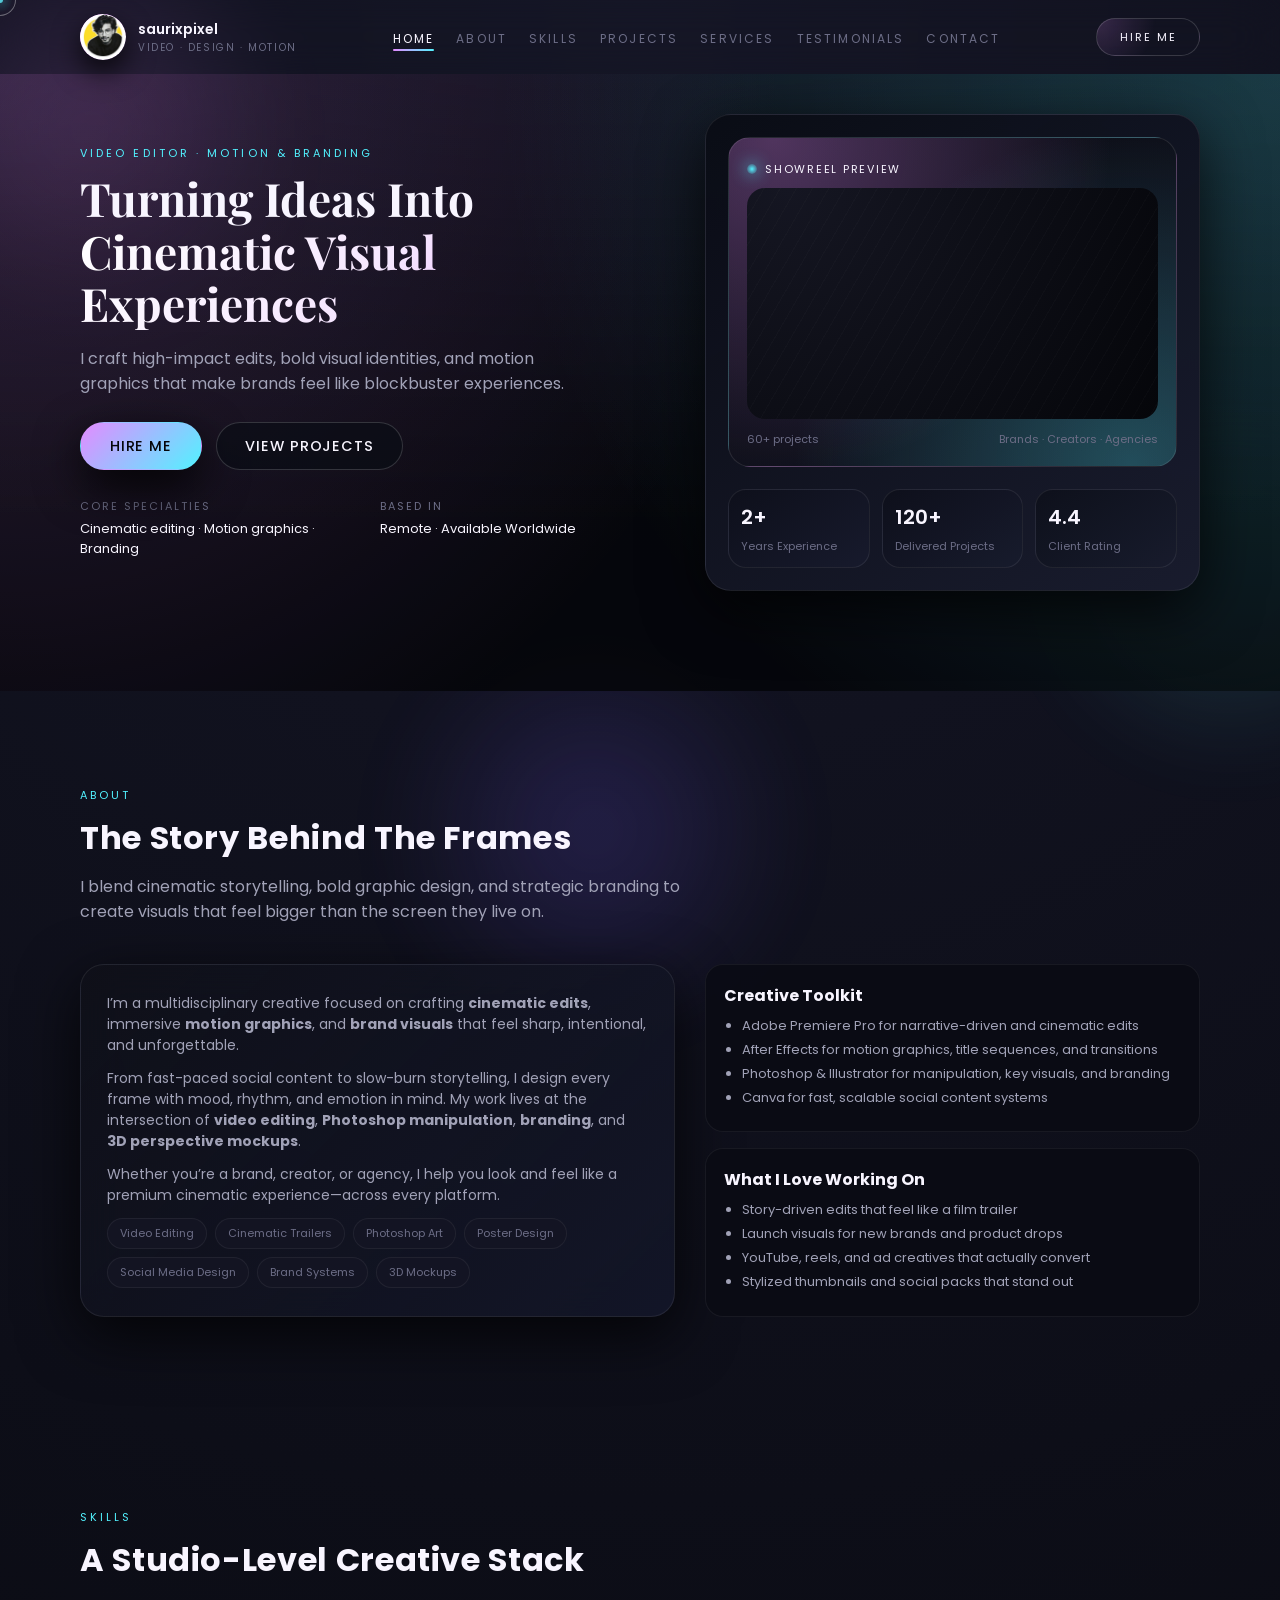
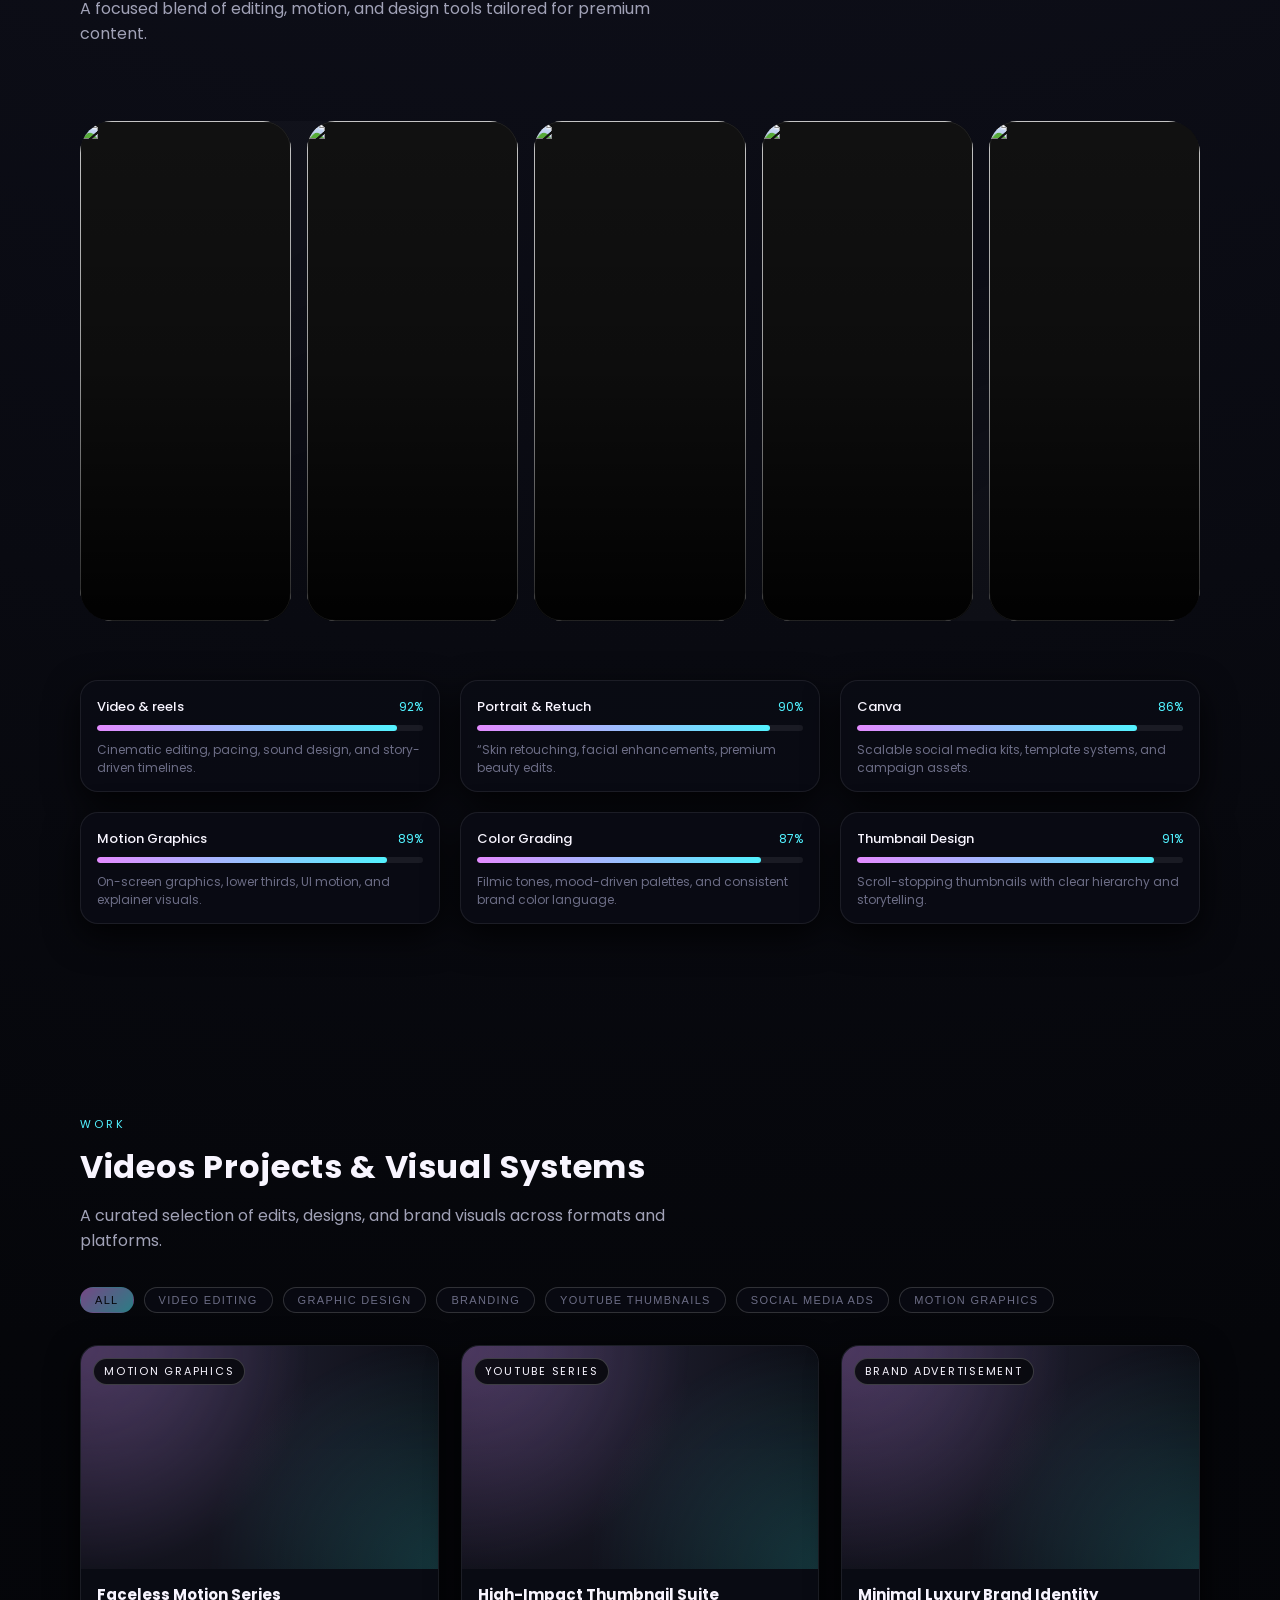
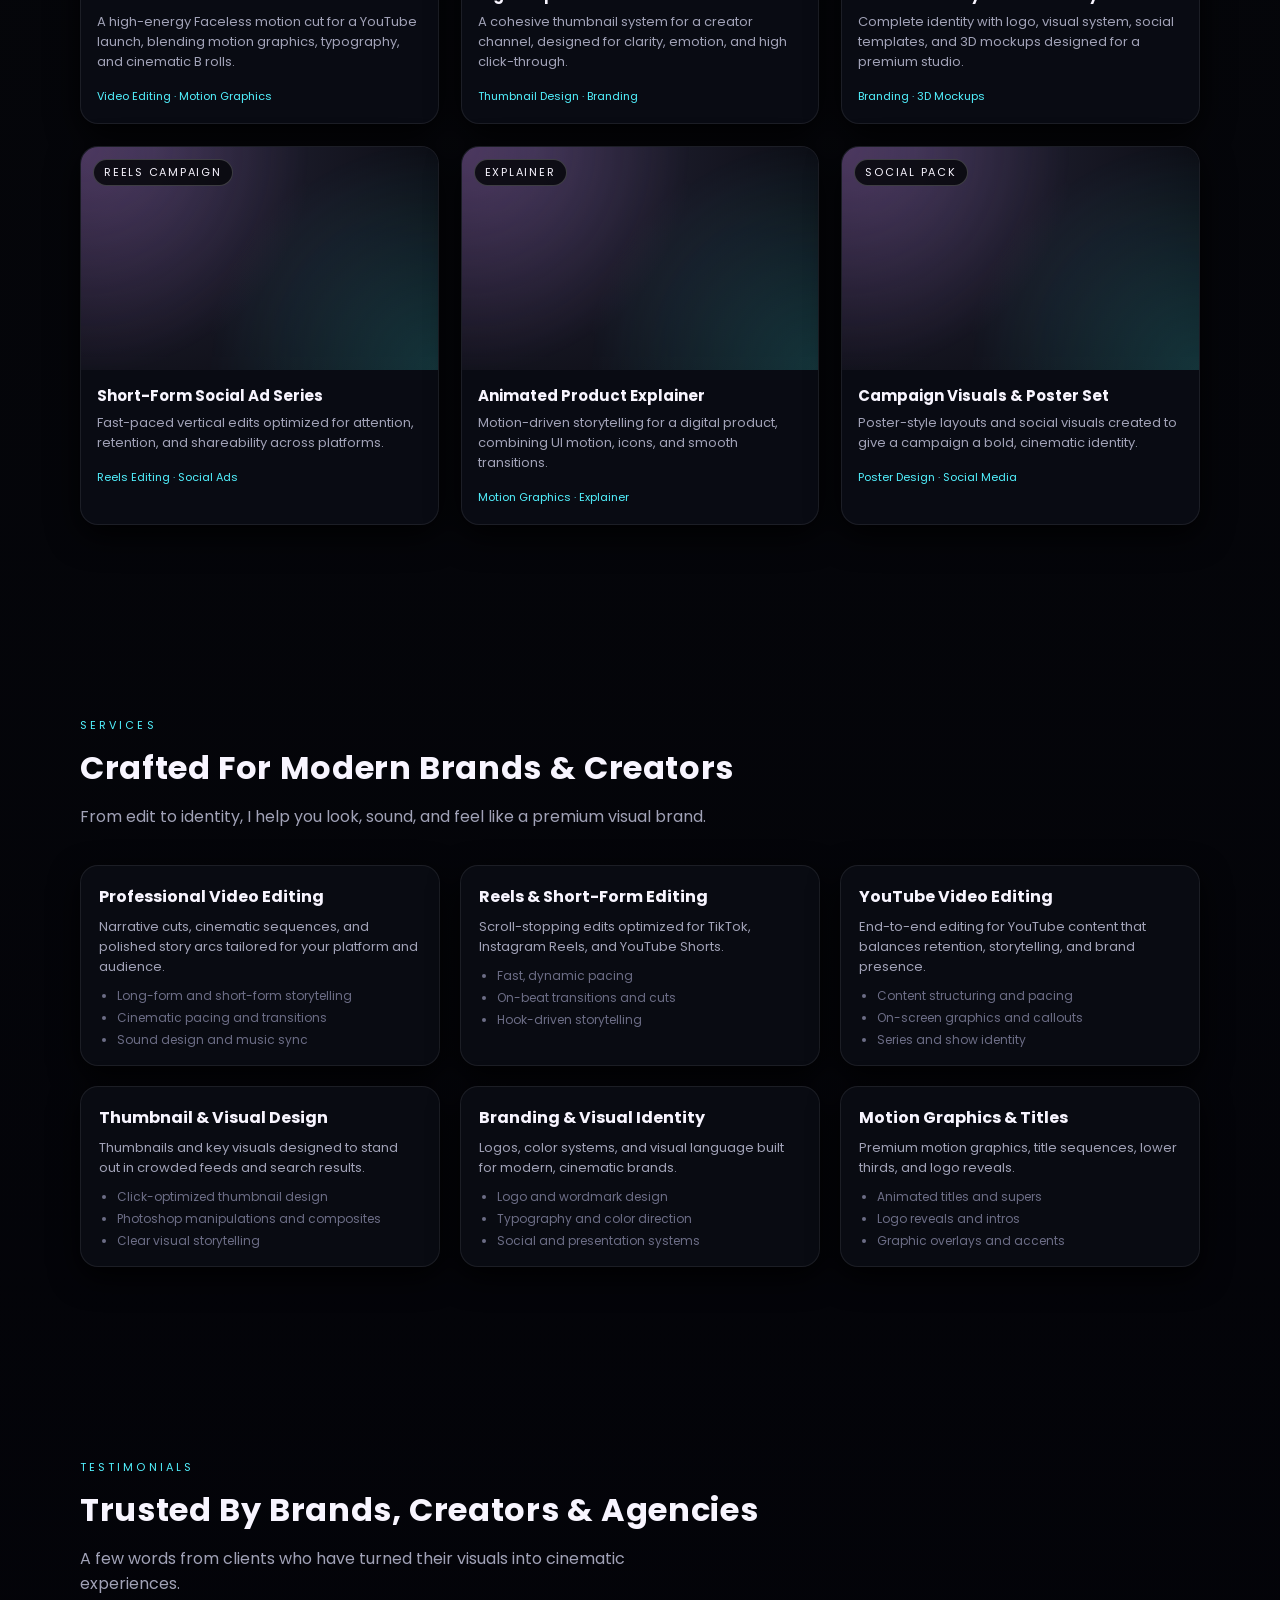
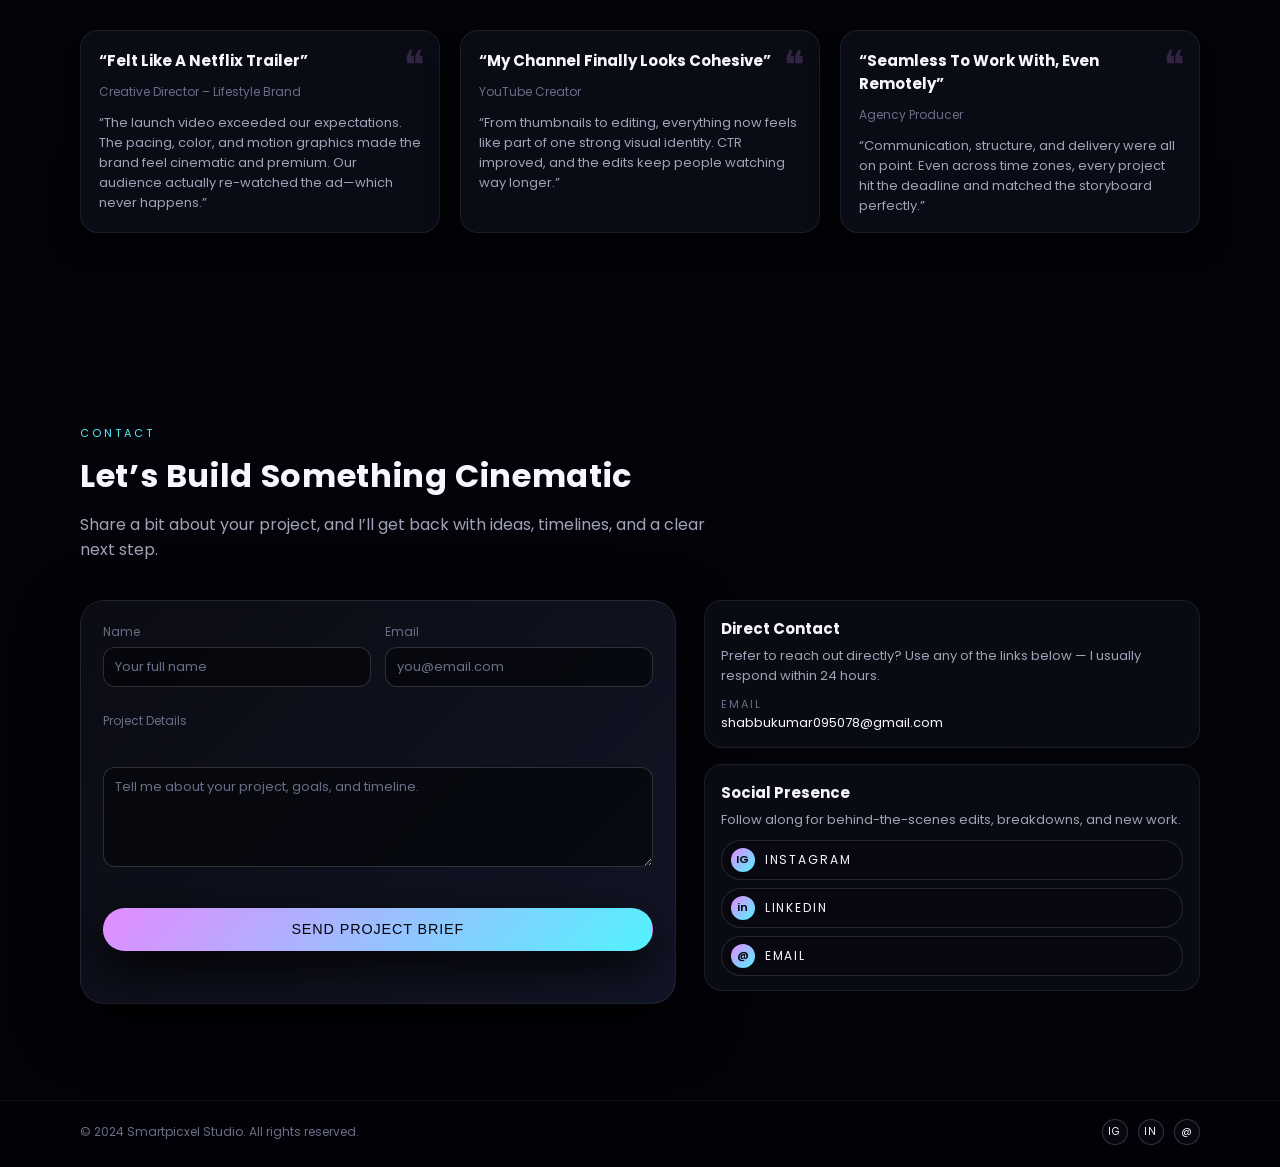
==== index.html @ 93fcdaca "Update index.html" ====
<!doctype html>
<html lang="en">
  <head>
    <meta charset="utf-8" />
    <meta name="viewport" content="width=device-width, initial-scale=1" />
    <title>saurixpixel – Portfolio</title>
    <meta
      name="description"
      content="Portfolio of a creative video editor, graphic designer, motion graphics artist, and branding designer crafting cinematic visual experiences."
    />

    <link rel="preconnect" href="https://fonts.googleapis.com" />
    <link rel="preconnect" href="https://fonts.gstatic.com" crossorigin />
    <link
      href="https://fonts.googleapis.com/css2?family=Poppins:wght@300;400;500;600;700&family=Playfair+Display:wght@500;600;700&display=swap"
      rel="stylesheet"
    />

    <link rel="stylesheet" href="styles.css" />
  </head>
  <body>
    <!-- Page Loader -->
    <div id="loader">
      <div class="loader-glow"></div>
      <div class="loader-text">
        <span>s</span>
        <span>ʌ</span>
        <span>u</span>
        <span>r</span>
        <span>i</span>
        <span>x</span>
       
      </div>
    </div>

    <!-- Custom Cursor -->
    <div class="cursor-dot"></div>
    <div class="cursor-outline"></div>

    <!-- Floating Glow Orbs -->
    <div class="orb orb-1"></div>
    <div class="orb orb-2"></div>
    <div class="orb orb-3"></div>

    <!-- Navigation -->
    <header class="site-header" id="top">
      <nav class="navbar">
        <div class="nav-brand">
          <div class="brand-mark">
             <img src="0.png" alt="profile" class="profile-pic">
          </div>
          <div class="brand-text">
            <span class="brand-name">SAURIXPIXEL</span>
            <span class="brand-tagline">Video · Design · Motion</span>
          </div>
        </div>

        <button class="nav-toggle" aria-label="Toggle navigation">
          <span></span>
          <span></span>
        </button>

        <ul class="nav-links">
          <li><a href="#hero" class="nav-link active">Home</a></li>
          <li><a href="#about" class="nav-link">About</a></li>
          <li><a href="#skills" class="nav-link">Skills</a></li>
          <li><a href="#portfolio" class="nav-link">Projects</a></li>
          <li><a href="#services" class="nav-link">Services</a></li>
          <li><a href="#testimonials" class="nav-link">Testimonials</a></li>
          <li><a href="#contact" class="nav-link">Contact</a></li>
        </ul>

        <a href="https://www.linkedin.com/in/sauravsingh01" class="nav-cta">Hire Me</a>
      </nav>
    </header>

    <main>
      <!-- Hero Section -->
      <section id="hero" class="section hero-section">
        <div class="hero-overlay"></div>
        <div class="hero-grid container">
          <div class="hero-content" data-reveal="fade-up">
            <p class="eyebrow">Video Editor · Motion & Branding</p>
            <h1>
              Turning Ideas Into
              <span class="headline-highlight">Cinematic Visual Experiences</span>
            </h1>
            <p class="hero-subtitle">
              I craft high-impact edits, bold visual identities, and motion graphics that make
              brands feel like blockbuster experiences.
            </p>
            <div class="hero-actions">
              <a href="https://www.linkedin.com/in/sauravsingh01" class="btn primary-btn">Hire Me</a>
              <a href="#portfolio" class="btn ghost-btn">View Projects</a>
            </div>
            <div class="hero-meta">
              <div>
                <span class="meta-label">Core Specialties</span>
                <span class="meta-value">Cinematic editing · Motion graphics · Branding</span>
              </div>
              <div>
                <span class="meta-label">Based In</span>
                <span class="meta-value">Remote · Available Worldwide</span>
              </div>
            </div>
          </div>

          <div class="hero-visual" data-reveal="fade-left">
            <div class="hero-frame glass-panel">
              <div class="hero-reel">
                <div class="reel-tag">Showreel Preview</div>
                <div class="reel-window">
                  <div class="reel-bars"></div>
                  <video
                    src="6.mp4"
                    width="100%"
                    height="auto"
                    autoplay
                    muted
                    loop
                    playsinline
                    poster="6.mp4"
                  >
                    <img src="./thumbnail.jpg" alt="Video thumbnail preview" loading="lazy" />
                  </video>
                  <!-- <div class="reel-play">▶</div> -->
                </div>
                <div class="reel-meta">
                  <span>60+ projects</span>
                  <span>Brands · Creators · Agencies</span>
                </div>
              </div>
              
              <div class="hero-stats">
                <div class="stat-card">
                  <span class="stat-number">2+</span>
                  <span class="stat-label">Years Experience</span>
                </div>
                <div class="stat-card">
                  <span class="stat-number">120+</span>
                  <span class="stat-label">Delivered Projects</span>
                </div>
                <div class="stat-card">
                  <span class="stat-number">4.4</span>
                  <span class="stat-label">Client Rating</span>
                </div>
              </div>
            </div>
          </div>
        </div>
      </section>

      <!-- About Section -->
      <section id="about" class="section about-section">
        <div class="container section-inner">
          <div class="section-header" data-reveal="fade-up">
            <p class="eyebrow">About</p>
            <h2>The Story Behind The Frames</h2>
            <p class="section-subtitle">
              I blend cinematic storytelling, bold graphic design, and strategic branding to
              create visuals that feel bigger than the screen they live on.
            </p>
          </div>

          <div class="about-grid">
            <div class="about-copy glass-panel" data-reveal="fade-right">
              <p>
                I’m a multidisciplinary creative focused on crafting
                <strong>cinematic edits</strong>, immersive <strong>motion graphics</strong>, and
                <strong>brand visuals</strong> that feel sharp, intentional, and unforgettable.
              </p>
              <p>
                From fast-paced social content to slow-burn storytelling, I design every frame with
                mood, rhythm, and emotion in mind. My work lives at the intersection of
                <strong>video editing</strong>, <strong>Photoshop manipulation</strong>,
                <strong>branding</strong>, and <strong>3D perspective mockups</strong>.
              </p>
              <p>
                Whether you’re a brand, creator, or agency, I help you look and feel like a premium
                cinematic experience—across every platform.
              </p>

              <div class="about-tags">
                <span>Video Editing</span>
                <span>Cinematic Trailers</span>
                <span>Photoshop Art</span>
                <span>Poster Design</span>
                <span>Social Media Design</span>
                <span>Brand Systems</span>
                <span>3D Mockups</span>
              </div>
            </div>

            <div class="about-details" data-reveal="fade-left">
              <div class="detail-card">
                <h3>Creative Toolkit</h3>
                <ul>
                  <li>Adobe Premiere Pro for narrative-driven and cinematic edits</li>
                  <li>After Effects for motion graphics, title sequences, and transitions</li>
                  <li>Photoshop & Illustrator for manipulation, key visuals, and branding</li>
                  <li>Canva for fast, scalable social content systems</li>
                </ul>
              </div>
              <div class="detail-card">
                <h3>What I Love Working On</h3>
                <ul>
                  <li>Story-driven edits that feel like a film trailer</li>
                  <li>Launch visuals for new brands and product drops</li>
                  <li>YouTube, reels, and ad creatives that actually convert</li>
                  <li>Stylized thumbnails and social packs that stand out</li>
                </ul>
              </div>
            </div>
          </div>
        </div>
      </section>

      <!-- Skills Section -->
      <section id="skills" class="section skills-section">
        <div class="container section-inner">
          <div class="section-header" data-reveal="fade-up">
            <p class="eyebrow">Skills</p>
            <h2>A Studio-Level Creative Stack</h2>
            <p class="section-subtitle">
              A focused blend of editing, motion, and design tools tailored for premium content.
            </p>
          </div>

  <!-- Gallery -->

 <br>         
<div class="premium-gallery-wrap">

  <div class="pg-light pg-light-one"></div>
  <div class="pg-light pg-light-two"></div>

  <div class="premium-gallery">

    <div class="pg-card">
      <img src="https://images.unsplash.com/photo-1494790108377-be9c29b29330?q=80&w=1600&auto=format&fit=crop">

      <div class="pg-content">
        <h2>Portrait</h2>
        <p>Elegant cinematic portrait photography with premium luxury vibes.</p>
      </div>
    </div>

    <div class="pg-card">
      <img src="https://images.unsplash.com/photo-1500530855697-b586d89ba3ee?q=80&w=1600&auto=format&fit=crop">

      <div class="pg-content">
        <h2>Nature</h2>
        <p>Immersive landscape visuals crafted with modern aesthetics.</p>
      </div>
    </div>

    <div class="pg-card">
      <img src="https://images.unsplash.com/photo-1519389950473-47ba0277781c?q=80&w=1600&auto=format&fit=crop">

      <div class="pg-content">
        <h2>Workspace</h2>
        <p>Creative environment showcasing modern professional lifestyle.</p>
      </div>
    </div>

    <div class="pg-card">
      <img src="https://images.unsplash.com/photo-1511988617509-a57c8a288659?q=80&w=1600&auto=format&fit=crop">

      <div class="pg-content">
        <h2>Fashion</h2>
        <p>Luxury fashion inspired editorial showcase gallery collection.</p>
      </div>
    </div>

    <div class="pg-card">
      <img src="https://images.unsplash.com/photo-1506744038136-46273834b3fb?q=80&w=1600&auto=format&fit=crop">

      <div class="pg-content">
        <h2>Travel</h2>
        <p>Beautiful travel moments captured in cinematic storytelling style.</p>
      </div>
    </div>

  </div>

</div><br>
          
          <div class="skills-grid">
            <div class="skill-card" data-skill="Premiere Pro" data-level="92" data-reveal="fade-up">
              <div class="skill-header">
                <span class="skill-name">Video & reels</span>
                <span class="skill-percentage">92%</span>
              </div>
              <div class="skill-bar">
                <div class="skill-bar-fill"></div>
              </div>
              <p class="skill-description">
                Cinematic editing, pacing, sound design, and story-driven timelines.
              </p>
            </div>

           

            <div class="skill-card" data-skill="Photoshop" data-level="90" data-reveal="fade-up">
              <div class="skill-header">
                <span class="skill-name">Portrait & Retuch</span>
                <span class="skill-percentage">90%</span>
              </div>
              <div class="skill-bar">
                <div class="skill-bar-fill"></div>
              </div>
              <p class="skill-description">
               “Skin retouching, facial enhancements, premium beauty edits.
              </p>
            </div>

           

            <div class="skill-card" data-skill="Canva" data-level="86" data-reveal="fade-up">
              <div class="skill-header">
                <span class="skill-name">Canva</span>
                <span class="skill-percentage">86%</span>
              </div>
              <div class="skill-bar">
                <div class="skill-bar-fill"></div>
              </div>
              <p class="skill-description">
                Scalable social media kits, template systems, and campaign assets.
              </p>
            </div>

            <div class="skill-card" data-skill="Motion Graphics" data-level="89" data-reveal="fade-up">
              <div class="skill-header">
                <span class="skill-name">Motion Graphics</span>
                <span class="skill-percentage">89%</span>
              </div>
              <div class="skill-bar">
                <div class="skill-bar-fill"></div>
              </div>
              <p class="skill-description">
                On-screen graphics, lower thirds, UI motion, and explainer visuals.
              </p>
            </div>

            <div class="skill-card" data-skill="Color Grading" data-level="87" data-reveal="fade-up">
              <div class="skill-header">
                <span class="skill-name">Color Grading</span>
                <span class="skill-percentage">87%</span>
              </div>
              <div class="skill-bar">
                <div class="skill-bar-fill"></div>
              </div>
              <p class="skill-description">
                Filmic tones, mood-driven palettes, and consistent brand color language.
              </p>
            </div>

            

            <div class="skill-card" data-skill="Thumbnail Design" data-level="91" data-reveal="fade-up">
              <div class="skill-header">
                <span class="skill-name">Thumbnail Design</span>
                <span class="skill-percentage">91%</span>
              </div>
              <div class="skill-bar">
                <div class="skill-bar-fill"></div>
              </div>
              <p class="skill-description">
                Scroll-stopping thumbnails with clear hierarchy and storytelling.
              </p>
            </div>
          </div>
        </div>
      </section>

      <!-- Portfolio Section -->
      <section id="portfolio" class="section portfolio-section">
        <div class="container section-inner">
          <div class="section-header" data-reveal="fade-up">
            <p class="eyebrow">Work</p>
            <h2>Videos Projects & Visual Systems</h2>
            <p class="section-subtitle">
              A curated selection of edits, designs, and brand visuals across formats and platforms.
            </p>
          </div>

          <div class="portfolio-filters" data-reveal="fade-up">
            <button class="filter-btn active" data-filter="all">All</button>
            <button class="filter-btn" data-filter="video">Video Editing</button>
            <button class="filter-btn" data-filter="graphic">Graphic Design</button>
            <button class="filter-btn" data-filter="branding">Branding</button>
            <button class="filter-btn" data-filter="thumbnails">YouTube Thumbnails</button>
            <button class="filter-btn" data-filter="social">Social Media Ads</button>
            <button class="filter-btn" data-filter="motion">Motion Graphics</button>
          </div>

          <div class="portfolio-grid">
            <article
              class="project-card"
              data-category="video motion"
              data-reveal="fade-up"
            >
              <div class="project-media">
                <div class="project-overlay"> 
                  <video
                    src="5.MP4"
                    width="100%"
                    height="auto"
                    autoplay
                    muted
                    loop
                    playsinline
                    poster="5.MP4"
                  >
                    <img src="5.MP4" alt="Video thumbnail preview" loading="lazy" />
                  </video>      
                 
                </div>
                <div class="project-label">Motion Graphics</div>
                 <a href="https://drive.google.com/file/d/16ZlRa0nXN-kH0ExokrUkmdd_D_XI94Js/view?usp=drivesdk"></a>
              </div>
              <div class="project-content">
                <h3>Faceless Motion Series</h3>
                <p>
                  A high-energy Faceless motion  cut for a YouTube launch, blending motion graphics,
                  typography, and cinematic B rolls.
                </p>
                <span class="project-tag">Video Editing · Motion Graphics</span>
              </div>
            </article>

            <article
              class="project-card"
              data-category="graphic thumbnails"
              data-reveal="fade-up"
            >
              <div class="project-media">
                <div class="project-overlay">
                  <video
                    src="0.mp4"
                    width="100%"
                    height="auto"
                    autoplay
                    muted
                    loop
                    playsinline
                    poster="0.mp4"
                  >
                    <img src="0.mp4" alt="Video thumbnail preview" loading="lazy" />
                  </video>

                </div>
                <div class="project-label">YouTube Series</div>
                <a href="https://drive.google.com/file/d/1YzwbIg-8YKRf02kmGgjNeYnEfN1CdMb6/view?usp=drivesdk"></a>
              </div>
              <div class="project-content">
                <h3>High-Impact Thumbnail Suite</h3>
                <p>
                  A cohesive thumbnail system for a creator channel, designed for clarity, emotion,
                  and high click-through.
                </p>
                <span class="project-tag">Thumbnail Design · Branding</span>
              </div>
            </article>

            <article
              class="project-card"
              data-category="branding graphic"
              data-reveal="fade-up"
            >
              <div class="project-media">
                <div class="project-overlay">
                  <video
                    src="1.mp4"
                    width="100%"
                    height="auto"
                    autoplay
                    muted
                    loop
                    playsinline
                    poster="1.mp4"
                  >
                    <img src="1.mp4" alt="Video thumbnail preview" loading="lazy" />
                  </video>

                </div>
                <div class="project-label">Brand Advertisement</div>
                <a href="https://drive.google.com/file/d/1hG1hTLznAiFDhNjGqYUTDsGRyuESOP5e/view?usp=drivesdk"></a>
              </div>
              <div class="project-content">
                <h3>Minimal Luxury Brand Identity</h3>
                <p>
                  Complete identity with logo, visual system, social templates, and 3D mockups
                  designed for a premium studio.
                </p>
                <span class="project-tag">Branding · 3D Mockups</span>
              </div>
            </article>

            <article
              class="project-card"
              data-category="social video"
              data-reveal="fade-up"
            >
              <div class="project-media">
                <div class="project-overlay">
                  <video
                    src="2.mp4"
                    width="100%"
                    height="auto"
                    autoplay
                    muted
                    loop
                    playsinline
                    poster="2.mp4"
                  >
                    <img src="2.mp4" alt="Video thumbnail preview" loading="lazy" />
                  </video>

                </div>
                <div class="project-label">Reels Campaign</div>
                <a href="https://drive.google.com/file/d/1moR-VMu5j0s-_3UOm7CK3tmFbxN4-j3n/view?usp=drivesdk"></a>
              </div>
              <div class="project-content">
                <h3>Short-Form Social Ad Series</h3>
                <p>
                  Fast-paced vertical edits optimized for attention, retention, and shareability
                  across platforms.
                </p>
                <span class="project-tag">Reels Editing · Social Ads</span>
              </div>
            </article>

            <article
              class="project-card"
              data-category="motion video"
              data-reveal="fade-up"
            >
              <div class="project-media">
                <div class="project-overlay">
                  <video
                    src="3.mp4"
                    width="100%"
                    height="auto"
                    autoplay
                    muted
                    loop
                    playsinline
                    poster="3.mp4"
                  >
                    <img src="3.mp4" alt="Video thumbnail preview" loading="lazy" />
                  </video>

                </div>
                <div class="project-label">Explainer</div>
                <a href="https://drive.google.com/file/d/1OCNebw8OXmH-MRNhaz6VhRIZ6oQsYkbA/view?usp=drivesdk"></a>
              </div>
              <div class="project-content">
                <h3>Animated Product Explainer</h3>
                <p>
                  Motion-driven storytelling for a digital product, combining UI motion, icons, and
                  smooth transitions.
                </p>
                <span class="project-tag">Motion Graphics · Explainer</span>
              </div>
            </article>

            <article
              class="project-card"
              data-category="graphic social"
              data-reveal="fade-up"
            >
              <div class="project-media">
                <div class="project-overlay">
                  <video
                    src="4.mp4"
                    width="100%"
                    height="auto"
                    autoplay
                    muted
                    loop
                    playsinline
                    poster="4.mp4"
                  >
                    <img src="4.mp4" alt="Video thumbnail preview" loading="lazy" />
                  </video>

                </div>
                <div class="project-label">Social Pack</div>
                <a href="https://drive.google.com/file/d/1oAZiq9OrXac72d3WLykXrX2Jw4HZOFJ2/view?usp=drivesdk"></a>
              </div>
              <div class="project-content">
                <h3>Campaign Visuals & Poster Set</h3>
                <p>
                  Poster-style layouts and social visuals created to give a campaign a bold,
                  cinematic identity.
                </p>
                <span class="project-tag">Poster Design · Social Media</span>
              </div>
            </article>
          </div>
        </div>
      </section>

      <!-- Services Section -->
      <section id="services" class="section services-section">
        <div class="container section-inner">
          <div class="section-header" data-reveal="fade-up">
            <p class="eyebrow">Services</p>
            <h2>Crafted For Modern Brands & Creators</h2>
            <p class="section-subtitle">
              From edit to identity, I help you look, sound, and feel like a premium visual brand.
            </p>
          </div>

          <div class="services-grid">
            <article class="service-card" data-reveal="fade-up">
              <h3>Professional Video Editing</h3>
              <p>
                Narrative cuts, cinematic sequences, and polished story arcs tailored for your
                platform and audience.
              </p>
              <ul>
                <li>Long-form and short-form storytelling</li>
                <li>Cinematic pacing and transitions</li>
                <li>Sound design and music sync</li>
              </ul>
            </article>

            <article class="service-card" data-reveal="fade-up">
              <h3>Reels & Short-Form Editing</h3>
              <p>
                Scroll-stopping edits optimized for TikTok, Instagram Reels, and YouTube Shorts.
              </p>
              <ul>
                <li>Fast, dynamic pacing</li>
                <li>On-beat transitions and cuts</li>
                <li>Hook-driven storytelling</li>
              </ul>
            </article>

            <article class="service-card" data-reveal="fade-up">
              <h3>YouTube Video Editing</h3>
              <p>
                End-to-end editing for YouTube content that balances retention, storytelling, and
                brand presence.
              </p>
              <ul>
                <li>Content structuring and pacing</li>
                <li>On-screen graphics and callouts</li>
                <li>Series and show identity</li>
              </ul>
            </article>

            <article class="service-card" data-reveal="fade-up">
              <h3>Thumbnail & Visual Design</h3>
              <p>
                Thumbnails and key visuals designed to stand out in crowded feeds and search
                results.
              </p>
              <ul>
                <li>Click-optimized thumbnail design</li>
                <li>Photoshop manipulations and composites</li>
                <li>Clear visual storytelling</li>
              </ul>
            </article>

            <article class="service-card" data-reveal="fade-up">
              <h3>Branding & Visual Identity</h3>
              <p>
                Logos, color systems, and visual language built for modern, cinematic brands.
              </p>
              <ul>
                <li>Logo and wordmark design</li>
                <li>Typography and color direction</li>
                <li>Social and presentation systems</li>
              </ul>
            </article>

            <article class="service-card" data-reveal="fade-up">
              <h3>Motion Graphics & Titles</h3>
              <p>
                Premium motion graphics, title sequences, lower thirds, and logo reveals.
              </p>
              <ul>
                <li>Animated titles and supers</li>
                <li>Logo reveals and intros</li>
                <li>Graphic overlays and accents</li>
              </ul>
            </article>
          </div>
        </div>
      </section>

      <!-- Testimonials Section -->
      <section id="testimonials" class="section testimonials-section">
        <div class="container section-inner">
          <div class="section-header" data-reveal="fade-up">
            <p class="eyebrow">Testimonials</p>
            <h2>Trusted By Brands, Creators & Agencies</h2>
            <p class="section-subtitle">
              A few words from clients who have turned their visuals into cinematic experiences.
            </p>
          </div>

          <div class="testimonials-grid">
            <article class="testimonial-card" data-reveal="fade-up">
              <div class="testimonial-header">
                <h3>“Felt Like A Netflix Trailer”</h3>
                <span class="testimonial-role">Creative Director – Lifestyle Brand</span>
              </div>
              <p>
                “The launch video exceeded our expectations. The pacing, color, and motion graphics
                made the brand feel cinematic and premium. Our audience actually re-watched the
                ad—which never happens.”
              </p>
            </article>

            <article class="testimonial-card" data-reveal="fade-up">
              <div class="testimonial-header">
                <h3>“My Channel Finally Looks Cohesive”</h3>
                <span class="testimonial-role">YouTube Creator</span>
              </div>
              <p>
                “From thumbnails to editing, everything now feels like part of one strong visual
                identity. CTR improved, and the edits keep people watching way longer.”
              </p>
            </article>

            <article class="testimonial-card" data-reveal="fade-up">
              <div class="testimonial-header">
                <h3>“Seamless To Work With, Even Remotely”</h3>
                <span class="testimonial-role">Agency Producer</span>
              </div>
              <p>
                “Communication, structure, and delivery were all on point. Even across time zones,
                every project hit the deadline and matched the storyboard perfectly.”
              </p>
            </article>
          </div>
        </div>
      </section>

      <!-- Contact Section -->
      <section id="contact" class="section contact-section">
        <div class="container section-inner">
          <div class="section-header" data-reveal="fade-up">
            <p class="eyebrow">Contact</p>
            <h2>Let’s Build Something Cinematic</h2>
            <p class="section-subtitle">
              Share a bit about your project, and I’ll get back with ideas, timelines, and a clear
              next step.
            </p>
          </div>

          <div class="contact-grid">
            <form class="contact-form glass-panel" id="contact-form" data-reveal="fade-right">
              <div class="form-row">
                <div class="form-field">
                  <label for="name">Name</label>
                  <input
                    type="text"
                    id="name"
                    name="name"
                    placeholder="Your full name"
                    required
                  />
                </div>
                <div class="form-field">
                  <label for="email">Email</label>
                  <input
                    type="email"
                    id="email"
                    name="email"
                    placeholder="you@email.com"
                    required
                  />
                </div>
              </div>

             <br> <div class="form-field">
                <label for="project">Project Details</label>
                <br> <textarea
                  id="project"
                  name="project"
                  rows="4"
                  placeholder="Tell me about your project, goals, and timeline."
                  required
                ></textarea>
              </div>

              <br><p><button type="submit" class="btn primary-btn full-width">Send Project Brief</button></p>
              <p class="form-message" id="form-message" aria-live="polite"></p>
            </form>

            <div class="contact-info" data-reveal="fade-left">
              <div class="contact-card">
                <h3>Direct Contact</h3>
                <p>
                  Prefer to reach out directly? Use any of the links below — I usually respond
                  within 24 hours.
                </p>
                <ul class="contact-list">
                  <li>
                    <span>Email</span>
                    <a href="mailto:shabbukumar095078@gmail.com">shabbukumar095078@gmail.com</a>
                  </li>
                 
                </ul>
              </div>

              <div class="contact-card">
                <h3>Social Presence</h3>
                <p>Follow along for behind-the-scenes edits, breakdowns, and new work.</p>
                <div class="social-links">
                  <a
                    href="https://instagram.com/"
                    class="social-link"
                    target="_blank"
                    rel="noreferrer"
                    aria-label="Instagram"
                  >
                    <span class="social-icon">IG</span>
                    <span class="social-label">Instagram</span>
                  </a>
                  <a
                    href="https://linkedin.com/"
                    class="social-link"
                    target="_blank"
                    rel="noreferrer"
                    aria-label="LinkedIn"
                  >
                    <span class="social-icon">in</span>
                    <span class="social-label">LinkedIn</span>
                  </a>
                  <a
                    href="mailto:hello@cinematicvisuals.studio"
                    class="social-link"
                    aria-label="Email"
                  >
                    <span class="social-icon">@</span>
                    <span class="social-label">Email</span>
                  </a>
                  
                </div>
              </div>
            </div>
          </div>
        </div>
      </section>
    </main>

    <!-- Footer -->
    <footer class="site-footer">
      <div class="container footer-inner">
        <p class="footer-text">
          © 2024<span id=""></span> Smartpicxel Studio. All rights reserved.
        </p>
        <div class="footer-social">
          <a href="https://instagram.com/@saurav.singh0.1" target="_blank" rel="noreferrer" aria-label="Instagram">
            <span>IG</span>
          </a>
          <a href="https://linkedin.com/sauravsingh01" target="_blank" rel="noreferrer" aria-label="LinkedIn">
            <span>in</span>
          </a>
          <a href="mailto:shabbukumar095078@gmail.com" aria-label="Email">
            <span>@</span>
          </a>
          
        </div>
      </div>
    </footer>

    <script src="script.js"></script>
  </body>
</html>
---- styles.css ----
/* 
  Cinematic Visual Studio – Styles
  Dark theme, glassmorphism, smooth animations, fully responsive
*/

:root {
  --bg-main: #05060a;
  --bg-elevated: rgba(15, 16, 24, 0.9);
  --bg-glass: rgba(15, 16, 24, 0.7);
  --bg-glass-strong: rgba(26, 30, 46, 0.92);
  --border-glass: rgba(255, 255, 255, 0.08);

  --accent: #e38bff;
  --accent-soft: rgba(227, 139, 255, 0.45);
  --accent-2: #52f2ff;

  --text-main: #f8f5ff;
  --text-muted: #a1a2b7;
  --text-soft: #6c6d86;

  --danger: #ff4b81;

  --radius-lg: 24px;
  --radius-md: 18px;
  --radius-pill: 999px;

  --shadow-soft: 0 18px 60px rgba(0, 0, 0, 0.75);
  --shadow-glow: 0 0 80px rgba(227, 139, 255, 0.45);

  --nav-height: 76px;
  --container-width: min(1120px, 100% - 40px);
}

*,
*::before,
*::after {
  box-sizing: border-box;
}

html {
  scroll-behavior: smooth;
  scroll-padding-top: calc(var(--nav-height) + 24px);
}

body {
  margin: 0;
  min-height: 100vh;
  font-family: "Poppins", system-ui, -apple-system, BlinkMacSystemFont, "Segoe UI", sans-serif;
  background: radial-gradient(circle at top, #151626 0, #05060a 50%, #020208 100%);
  color: var(--text-main);
  overflow-x: hidden;
}

img,
video {
  max-width: 100%;
  display: block;
}

a {
  color: inherit;
  text-decoration: none;
}

/* Loader */

#loader {
  position: fixed;
  inset: 0;
  background: radial-gradient(circle at top, #181927 0, #05060a 55%, #010107 100%);
  display: flex;
  align-items: center;
  justify-content: center;
  flex-direction: column;
  gap: 32px;
  z-index: 9999;
   top: -200px;
}

.loader-glow {
  width: 140px;
  height: 140px;
  border-radius: 50%;
  background: radial-gradient(circle, var(--accent-soft) 0, rgba(0, 0, 0, 0) 60%);
  filter: blur(18px);
  animation: loaderPulse 2.4s ease-in-out infinite;
}

.loader-text {
  display: flex;
  gap: 4px;
  font-size: 24px;
  letter-spacing: 0.4em;
  text-transform: lowercase;
  color: var(--text-muted);
}

.loader-text span {
  animation: loaderLetters 1.4s ease-in-out infinite;
}

.loader-text span:nth-child(odd) {
  color: var(--accent);
}

.loader-text span:nth-child(even) {
  color: var(--accent-2);
}

.loader-text span:nth-child(1) {
  animation-delay: 0s;
}
.loader-text span:nth-child(2) {
  animation-delay: 0.06s;
}
.loader-text span:nth-child(3) {
  animation-delay: 0.12s;
}
.loader-text span:nth-child(4) {
  animation-delay: 0.18s;
}
.loader-text span:nth-child(5) {
  animation-delay: 0.24s;
}
.loader-text span:nth-child(6) {
  animation-delay: 0.3s;
}
.loader-text span:nth-child(7) {
  animation-delay: 0.36s;
}
.loader-text span:nth-child(8) {
  animation-delay: 0.42s;
}
.loader-text span:nth-child(9) {
  animation-delay: 0.48s;
}

@keyframes loaderPulse {
  0%,
  100% {
    transform: scale(0.9);
    opacity: 0.6;
  }
  50% {
    transform: scale(1.1);
    opacity: 1;
  }
}

@keyframes loaderLetters {
  0%,
  100% {
    transform: translateY(0);
    opacity: 0.4;
  }
  50% {
    transform: translateY(-6px);
    opacity: 1;
  }
}

/* Custom cursor */

.cursor-dot,
.cursor-outline {
  position: fixed;
  pointer-events: none;
  z-index: 999;
  transform: translate(-50%, -50%);
}

.cursor-dot {
  width: 6px;
  height: 6px;
  border-radius: 50%;
  background: var(--accent-2);
  mix-blend-mode: screen;
}

.cursor-outline {
  width: 32px;
  height: 32px;
  border-radius: 50%;
  border: 1px solid rgba(255, 255, 255, 0.35);
  background: radial-gradient(circle, rgba(82, 242, 255, 0.18), transparent 60%);
  transition: width 0.18s ease, height 0.18s ease, border 0.18s ease, background 0.18s ease,
    transform 0.06s ease-out;
  backdrop-filter: blur(10px);
}

.cursor-outline.is-hovering {
  width: 52px;
  height: 52px;
  border-color: rgba(227, 139, 255, 0.9);
  background: radial-gradient(circle, rgba(227, 139, 255, 0.28), transparent 60%);
}

/* 1. Full-screen dimmed background */
.video-overlay {
  display: none; /* Hidden by default */
  position: fixed;
  top: 0;
  left: 0;
  width: 100%;
  height: 100%;
  background: rgba(0, 0, 0, 0.85);
  justify-content: center;
  align-items: center;
  z-index: 9999;
}

/* 2. The popup container */
.video-popup-content {
    position: relative;
    width: 90%;
    max-width: 800px; /* Limits size on desktop */
    background: #000;
    border-radius: 8px;
    overflow: hidden;
    box-shadow: 0 10px 30px rgba(0,0,0,0.5);
}

/* 3. Style the video to fit */
.video-popup-content video {
    display: block;
}

/* 4. Simple close button */
.close-btn {
    position: absolute;
    top: 10px;
    right: 15px;
    color: white;
    font-size: 30px;
    background: none;
    border: none;
    cursor: pointer;
    line-height: 1;
}
/* Floating orbs */

.orb {
  position: fixed;
  width: 420px;
  height: 420px;
  border-radius: 50%;
  filter: blur(40px);
  opacity: 0.4;
  z-index: -1;
  pointer-events: none;
}

.orb-1 {
  background: radial-gradient(circle, var(--accent-soft), transparent 70%);
  top: -80px;
  left: -120px;
}

.orb-2 {
  background: radial-gradient(circle, rgba(82, 242, 255, 0.4), transparent 70%);
  top: 40%;
  right: -160px;
}

.orb-3 {
  background: radial-gradient(circle, rgba(120, 92, 255, 0.5), transparent 70%);
  bottom: -140px;
  left: 30%;
}

/* Layout helpers */

.container {
  width: var(--container-width);
  margin-inline: auto;
}

.section {
  padding: 96px 0;
  position: relative;
}

.section-inner {
  position: relative;
  z-index: 1;
}

.eyebrow {
  text-transform: uppercase;
  letter-spacing: 0.28em;
  font-size: 11px;
  color: var(--accent-2);
  margin: 0 0 10px;
}

.section-header h2 {
  margin: 0 0 12px;
  font-size: 32px;
  letter-spacing: 0.02em;
}

.section-subtitle {
  margin: 0;
  color: var(--text-muted);
  max-width: 640px;
}

.glass-panel {
  background: linear-gradient(135deg, var(--bg-glass), rgba(19, 22, 40, 0.96));
  border-radius: var(--radius-lg);
  border: 1px solid var(--border-glass);
  box-shadow: var(--shadow-soft);
  backdrop-filter: blur(20px);
}

.btn {
  display: inline-flex;
  align-items: center;
  justify-content: center;
  padding: 0.8rem 1.8rem;
  border-radius: var(--radius-pill);
  border: 1px solid transparent;
  font-size: 0.9rem;
  font-weight: 500;
  letter-spacing: 0.06em;
  text-transform: uppercase;
  cursor: pointer;
  position: relative;
  overflow: hidden;
  transition: background 0.24s ease, color 0.24s ease, transform 0.14s ease, box-shadow 0.24s ease,
    border-color 0.24s ease;
}

.btn::before {
  content: "";
  position: absolute;
  inset: 0;
  background: linear-gradient(135deg, rgba(227, 139, 255, 0.6), rgba(82, 242, 255, 0.5));
  opacity: 0;
  transition: opacity 0.24s ease;
  z-index: -1;
}

.primary-btn {
  background: linear-gradient(135deg, var(--accent), var(--accent-2));
  color: #05060a;
  box-shadow: 0 16px 46px rgba(0, 0, 0, 0.9);
}

.primary-btn:hover {
  transform: translateY(-2px);
  box-shadow: var(--shadow-glow);
}

.ghost-btn {
  background: rgba(11, 13, 22, 0.7);
  color: var(--text-main);
  border-color: rgba(255, 255, 255, 0.16);
}

.ghost-btn:hover::before {
  opacity: 0.8;
}

.ghost-btn:hover {
  color: #05060a;
  transform: translateY(-2px);
  box-shadow: 0 14px 36px rgba(0, 0, 0, 0.85);
}

.btn.full-width {
  width: 100%;
}

/* Navbar */

.site-header {
  position: sticky;
  top: 0;
  z-index: 50;
  backdrop-filter: blur(24px);
}

.navbar {
  width: var(--container-width);
  margin-inline: auto;
  display: flex;
  align-items: center;
  justify-content: space-between;
  gap: 24px;
  padding: 14px 0;
}

.nav-brand {
  display: flex;
  align-items: center;
  gap: 12px;
}

.brand-mark {
  width: 46px;
  height: 46px;
  border-radius: 50%;
  overflow: hidden;
  background: radial-gradient(circle at top left, #fef2ff 0, #e38bff 40%, #161622 100%);
  display: flex;
  align-items: center;
  justify-content: center;
  font-weight: 700;
  font-size: 15px;
  color: #05060a;
  box-shadow: 0 12px 28px rgba(0, 0, 0, 0.8);
}
.profile-pic{
  width:100%;
  height:100%;
  object-fit:cover;
  border-radius:50%;

}

.brand-text {
  display: flex;
  flex-direction: column;
 
}

.brand-name {
  font-size: 14px;
  font-weight: 600;
   text-transform: lowercase;
  latter-spaceing: 2px;
}

.brand-tagline {
  font-size: 10px;
  letter-spacing: 0.16em;
  text-transform: uppercase;
  color: var(--text-soft);
}

.nav-links {
  list-style: none;
  display: flex;
  align-items: center;
  gap: 22px;
  margin: 0;
  padding: 0;
}

.nav-link {
  font-size: 12px;
  letter-spacing: 0.18em;
  text-transform: uppercase;
  color: var(--text-soft);
  position: relative;
  padding-bottom: 4px;
  transition: color 0.2s ease;
}

.nav-link::after {
  content: "";
  position: absolute;
  left: 0;
  bottom: 0;
  width: 0;
  height: 2px;
  background: linear-gradient(90deg, var(--accent), var(--accent-2));
  border-radius: 999px;
  transition: width 0.2s ease;
}

.nav-link:hover {
  color: var(--text-main);
}

.nav-link.active {
  color: var(--text-main);
}

.nav-link.active::after {
  width: 100%;
}

.nav-cta {
  font-size: 11px;
  letter-spacing: 0.18em;
  text-transform: uppercase;
  padding: 0.6rem 1.4rem;
  border-radius: var(--radius-pill);
  border: 1px solid rgba(255, 255, 255, 0.16);
  background: radial-gradient(circle at top left, rgba(227, 139, 255, 0.18), transparent 55%);
  backdrop-filter: blur(18px);
  transition: background 0.2s ease, transform 0.16s ease, box-shadow 0.24s ease,
    border-color 0.2s ease;
}

.nav-cta:hover {
  background: linear-gradient(135deg, rgba(227, 139, 255, 0.56), rgba(82, 242, 255, 0.56));
  transform: translateY(-1px);
  box-shadow: 0 12px 32px rgba(0, 0, 0, 0.9);
  border-color: transparent;
}

.nav-toggle {
  display: none;
  flex-direction: column;
  justify-content: center;
  gap: 5px;
  width: 40px;
  height: 40px;
  border-radius: 999px;
  border: 1px solid rgba(255, 255, 255, 0.16);
  background: rgba(8, 9, 16, 0.9);
  cursor: pointer;
  padding: 0 11px;
}

.nav-toggle span {
  display: block;
  height: 2px;
  width: 100%;
  background: #f5f5ff;
  border-radius: 999px;
  transition: transform 0.2s ease, opacity 0.2s ease;
}

.nav-toggle.is-open span:nth-child(1) {
  transform: translateY(3px) rotate(45deg);
}
.nav-toggle.is-open span:nth-child(2) {
  transform: translateY(-3px) rotate(-45deg);
}

/* Hero */

.hero-section {
  padding-top: 40px;
  padding-bottom: 100px;
  position: relative;
  overflow: hidden;
}

.hero-overlay {
  position: absolute;
  inset: 0;
  background: radial-gradient(circle at 0 0, rgba(227, 139, 255, 0.2), transparent 55%),
    radial-gradient(circle at 100% 0, rgba(82, 242, 255, 0.22), transparent 55%),
    linear-gradient(to bottom, rgba(0, 0, 0, 0.3), #05060a 72%);
  opacity: 0.9;
  pointer-events: none;
}

.hero-grid {
  position: relative;
  display: grid;
  grid-template-columns: minmax(0, 1.3fr) minmax(0, 1.1fr);
  gap: 40px;
  align-items: center;
}

.hero-content h1 {
  font-family: "Playfair Display", "Times New Roman", serif;
  font-size: clamp(34px, 4vw, 46px);
  line-height: 1.14;
  margin: 0 0 16px;
}

.headline-highlight {
  display: inline-block;
  background: linear-gradient(135deg, #ffffff, #f6e7ff, #e38bff);
  -webkit-background-clip: text;
  color: transparent;
}

.hero-subtitle {
  margin: 0 0 26px;
  color: var(--text-muted);
  max-width: 520px;
}

.hero-actions {
  display: flex;
  flex-wrap: wrap;
  gap: 14px;
  margin-bottom: 28px;
}

.hero-meta {
  display: grid;
  grid-template-columns: repeat(2, minmax(0, 1fr));
  gap: 16px;
  font-size: 13px;
  color: var(--text-soft);
}

.meta-label {
  display: block;
  font-size: 11px;
  text-transform: uppercase;
  letter-spacing: 0.18em;
  color: var(--text-soft);
  margin-bottom: 4px;
}

.meta-value {
  color: var(--text-main);
}

.hero-visual {
  position: relative;
}

.hero-frame {
  padding: 22px;
  border-radius: 26px;
  border: 1px solid rgba(255, 255, 255, 0.08);
  background: linear-gradient(145deg, rgba(10, 12, 21, 0.96), rgba(25, 28, 46, 0.98));
  box-shadow: var(--shadow-soft);
  display: flex;
  flex-direction: column;
  gap: 22px;
}

.hero-reel {
  border-radius: 22px;
  padding: 18px;
  background: radial-gradient(circle at 10% 0, rgba(227, 139, 255, 0.32), transparent 65%),
    radial-gradient(circle at 90% 100%, rgba(82, 242, 255, 0.26), transparent 65%),
    linear-gradient(145deg, rgba(10, 11, 18, 0.96), rgba(18, 20, 34, 1));
  border: 1px solid rgba(255, 255, 255, 0.1);
}

.reel-tag {
  font-size: 11px;
  letter-spacing: 0.16em;
  text-transform: uppercase;
  color: var(--text-main);
  margin-bottom: 10px;
  display: inline-flex;
  align-items: center;
  gap: 8px;
}

.reel-tag::before {
  content: "";
  width: 10px;
  height: 10px;
  border-radius: 999px;
  background: radial-gradient(circle, var(--accent-2), transparent);
  box-shadow: 0 0 16px rgba(82, 242, 255, 0.9);
}

.reel-window {
  position: relative;
  border-radius: 18px;
  overflow: hidden;
  aspect-ratio: 16 / 9;
  background: radial-gradient(circle at 10% 0, #151622, #05060a);
  display: flex;
  align-items: center;
  justify-content: center;
  margin-bottom: 12px;
}

.reel-gradient {
  position: absolute;
  inset: 0;
  background: linear-gradient(
    135deg,
    rgba(0, 0, 0, 0.8) 0,
    rgba(227, 139, 255, 0.26) 40%,
    rgba(0, 0, 0, 0.9) 100%
  );
}

.reel-bars {
  position: absolute;
  inset: -40%;
  background-image: repeating-linear-gradient(
    -60deg,
    rgba(255, 255, 255, 0.04) 0,
    rgba(255, 255, 255, 0.04) 1px,
    transparent 1px,
    transparent 14px
  );
  opacity: 0.4;
  mix-blend-mode: screen;
  animation: reelScan 12s linear infinite;
}

.reel-play {
  position: relative;
  width: 62px;
  height: 62px;
  border-radius: 999px;
  display: flex;
  align-items: center;
  justify-content: center;
  border: 2px solid rgba(255, 255, 255, 0.6);
  background: radial-gradient(circle at 30% 0, rgba(255, 255, 255, 0.4), rgba(0, 0, 0, 0.8));
  font-size: 22px;
  box-shadow: 0 0 32px rgba(227, 139, 255, 0.8);
}

.reel-play::before {
  content: "";
  position: absolute;
  inset: -16px;
  border-radius: inherit;
  border: 1px solid rgba(227, 139, 255, 0.4);
  opacity: 0.7;
}

.reel-meta {
  display: flex;
  justify-content: space-between;
  font-size: 11px;
  color: var(--text-soft);
}

.hero-stats {
  display: grid;
  grid-template-columns: repeat(3, minmax(0, 1fr));
  gap: 12px;
}

.stat-card {
  padding: 12px 12px 10px;
  border-radius: 18px;
  background: linear-gradient(145deg, rgba(14, 16, 27, 0.96), rgba(24, 27, 45, 0.96));
  border: 1px solid rgba(255, 255, 255, 0.08);
  text-align: left;
}

.stat-number {
  display: block;
  font-size: 20px;
  font-weight: 600;
}

.stat-label {
  font-size: 11px;
  color: var(--text-soft);
}

@keyframes reelScan {
  0% {
    transform: translateY(0);
  }
  100% {
    transform: translateY(-50%);
  }
}

/* About */

.about-grid {
  margin-top: 40px;
  display: grid;
  grid-template-columns: minmax(0, 1.2fr) minmax(0, 1fr);
  gap: 30px;
}

.about-copy {
  padding: 28px 26px;
}

.about-copy p {
  margin: 0 0 12px;
  color: var(--text-muted);
  font-size: 14px;
}

.about-tags {
  display: flex;
  flex-wrap: wrap;
  gap: 8px;
  margin-top: 10px;
}

.about-tags span {
  font-size: 11px;
  padding: 6px 12px;
  border-radius: 999px;
  background: rgba(20, 22, 36, 0.9);
  border: 1px solid rgba(255, 255, 255, 0.06);
  color: var(--text-soft);
}

.about-details {
  display: grid;
  gap: 16px;
}

.detail-card {
  padding: 18px 18px 16px;
  border-radius: var(--radius-md);
  background: rgba(10, 12, 20, 0.9);
  border: 1px solid rgba(255, 255, 255, 0.06);
}

.detail-card h3 {
  margin: 0 0 8px;
  font-size: 16px;
}

.detail-card ul {
  margin: 0;
  padding-left: 18px;
  color: var(--text-muted);
  font-size: 13px;
  display: grid;
  gap: 4px;
}

/* Skills */

.skills-grid {
  margin-top: 34px;
  display: grid;
  grid-template-columns: repeat(3, minmax(0, 1fr));
  gap: 20px;
}

.skill-card {
  padding: 16px 16px 14px;
  border-radius: var(--radius-md);
  background: rgba(10, 12, 20, 0.9);
  border: 1px solid rgba(255, 255, 255, 0.08);
  box-shadow: 0 12px 34px rgba(0, 0, 0, 0.8);
  position: relative;
  overflow: hidden;
}

.skill-card::before {
  content: "";
  position: absolute;
  inset: 0;
  background: radial-gradient(circle at top, rgba(227, 139, 255, 0.22), transparent 60%);
  opacity: 0;
  transition: opacity 0.24s ease;
  pointer-events: none;
}

.skill-card:hover::before {
  opacity: 1;
}

.skill-header {
  display: flex;
  justify-content: space-between;
  align-items: center;
  margin-bottom: 8px;
}

.skill-name {
  font-size: 13px;
  font-weight: 500;
}

.skill-percentage {
  font-size: 12px;
  color: var(--accent-2);
}

.skill-bar {
  position: relative;
  width: 100%;
  height: 6px;
  border-radius: 999px;
  background: rgba(255, 255, 255, 0.07);
  overflow: hidden;
  margin-bottom: 10px;
}

.skill-bar-fill {
  position: absolute;
  left: 0;
  top: 0;
  bottom: 0;
  width: 0;
  border-radius: inherit;
  background: linear-gradient(90deg, var(--accent), var(--accent-2));
}

.skill-description {
  margin: 0;
  font-size: 12px;
  color: var(--text-soft);
}

/* Portfolio */

.portfolio-filters {
  margin-top: 34px;
  display: flex;
  flex-wrap: wrap;
  gap: 10px;
}

.filter-btn {
  padding: 6px 14px;
  border-radius: 999px;
  border: 1px solid rgba(255, 255, 255, 0.16);
  background: rgba(9, 11, 18, 0.9);
  color: var(--text-soft);
  font-size: 11px;
  letter-spacing: 0.12em;
  text-transform: uppercase;
  cursor: pointer;
  transition: background 0.2s ease, color 0.2s ease, border-color 0.2s ease;
}

.filter-btn.active,
.filter-btn:hover {
  background: linear-gradient(135deg, rgba(227, 139, 255, 0.5), rgba(82, 242, 255, 0.5));
  color: #05060a;
  border-color: transparent;
}

.portfolio-grid {
  margin-top: 32px;
  display: grid;
  grid-template-columns: repeat(3, minmax(0, 1fr));
  gap: 22px;
}

.project-card {
  border-radius: var(--radius-md);
  background: rgba(10, 12, 20, 0.96);
  border: 1px solid rgba(255, 255, 255, 0.08);
  overflow: hidden;
  display: flex;
  flex-direction: column;
  cursor: pointer;
  box-shadow: 0 10px 32px rgba(0, 0, 0, 0.9);
  transform-origin: center;
  transition: transform 0.2s ease, box-shadow 0.24s ease, border-color 0.2s ease, opacity 0.2s ease,
    visibility 0.2s ease;
}

.project-media {
  position: relative;
  aspect-ratio: 16 / 10;
  background: radial-gradient(circle at 20% 0, #27273b, #05060a);
  overflow: hidden;
}

.project-overlay {
  position: absolute;
  inset: 0;
  background: radial-gradient(circle at 0 0, rgba(227, 139, 255, 0.32), transparent 55%),
    radial-gradient(circle at 100% 100%, rgba(82, 242, 255, 0.28), transparent 55%);
  opacity: 0.7;
}

.project-label {
  position: absolute;
  left: 12px;
  top: 12px;
  padding: 4px 10px;
  border-radius: 999px;
  font-size: 11px;
  letter-spacing: 0.16em;
  text-transform: uppercase;
  background: rgba(5, 6, 10, 0.84);
  border: 1px solid rgba(255, 255, 255, 0.2);
}

.project-play {
  position: absolute;
  right: 16px;
  bottom: 14px;
  width: 34px;
  height: 34px;
  border-radius: 999px;
  display: flex;
  align-items: center;
  justify-content: center;
  background: rgba(5, 6, 10, 0.86);
  border: 1px solid rgba(255, 255, 255, 0.22);
  font-size: 16px;
}

.project-content {
  padding: 14px 16px 16px;
}

.project-content h3 {
  margin: 0 0 6px;
  font-size: 15px;
}

.project-content p {
  margin: 0 0 10px;
  font-size: 13px;
  color: var(--text-muted);
}

.project-tag {
  font-size: 11px;
  color: var(--accent-2);
}

.project-card:hover {
  transform: translateY(-4px) scale(1.01);
  border-color: rgba(227, 139, 255, 0.7);
  box-shadow: var(--shadow-glow);
}

.project-card.is-hidden {
  opacity: 0;
  visibility: hidden;
  transform: translateY(10px);
}

/* Services */

.services-grid {
  margin-top: 36px;
  display: grid;
  grid-template-columns: repeat(3, minmax(0, 1fr));
  gap: 20px;
}

.service-card {
  padding: 18px 18px 16px;
  border-radius: var(--radius-md);
  background: rgba(10, 12, 20, 0.94);
  border: 1px solid rgba(255, 255, 255, 0.08);
  box-shadow: 0 10px 30px rgba(0, 0, 0, 0.9);
  position: relative;
  overflow: hidden;
}

.service-card::before {
  content: "";
  position: absolute;
  inset: 0;
  background: radial-gradient(circle at top right, rgba(82, 242, 255, 0.22), transparent 60%);
  opacity: 0;
  transition: opacity 0.25s ease;
}

.service-card:hover::before {
  opacity: 1;
}

.service-card h3 {
  margin: 0 0 8px;
  font-size: 16px;
}

.service-card p {
  margin: 0 0 10px;
  color: var(--text-muted);
  font-size: 13px;
}

.service-card ul {
  margin: 0;
  padding-left: 18px;
  font-size: 12px;
  color: var(--text-soft);
  display: grid;
  gap: 4px;
}

/* Testimonials */

.testimonials-grid {
  margin-top: 34px;
  display: grid;
  grid-template-columns: repeat(3, minmax(0, 1fr));
  gap: 20px;
}

.testimonial-card {
  padding: 18px 18px 16px;
  border-radius: var(--radius-md);
  background: rgba(10, 12, 22, 0.96);
  border: 1px solid rgba(255, 255, 255, 0.08);
  box-shadow: 0 10px 30px rgba(0, 0, 0, 0.9);
  position: relative;
  overflow: hidden;
}

.testimonial-card::before {
  content: "❝";
  position: absolute;
  right: 14px;
  top: 4px;
  font-size: 40px;
  color: rgba(227, 139, 255, 0.2);
}

.testimonial-header h3 {
  margin: 0 0 6px;
  font-size: 15px;
}

.testimonial-role {
  font-size: 12px;
  color: var(--text-soft);
}

.testimonial-card p {
  margin: 10px 0 0;
  font-size: 13px;
  color: var(--text-muted);
}

/* Contact */

.contact-grid {
  margin-top: 38px;
  display: grid;
  grid-template-columns: minmax(0, 1.2fr) minmax(0, 1fr);
  gap: 28px;
  align-items: flex-start;
}

.contact-form {
  padding: 22px 22px 20px;
}

.form-row {
  display: grid;
  grid-template-columns: repeat(2, minmax(0, 1fr));
  gap: 14px;
}

.form-field {
  display: flex;
  flex-direction: column;
  gap: 6px;
}

.form-field label {
  font-size: 12px;
  color: var(--text-soft);
}

input,
textarea {
  font-family: inherit;
  font-size: 13px;
  color: var(--text-main);
  padding: 9px 11px;
  border-radius: 12px;
  border: 1px solid rgba(255, 255, 255, 0.16);
  background: rgba(5, 6, 10, 0.7);
  outline: none;
  transition: border-color 0.2s ease, box-shadow 0.2s ease, background 0.2s ease;
  resize: vertical;
}

input::placeholder,
textarea::placeholder {
  color: var(--text-soft);
}

input:focus,
textarea:focus {
  border-color: rgba(227, 139, 255, 0.85);
  box-shadow: 0 0 0 1px rgba(227, 139, 255, 0.45);
  background: rgba(7, 8, 14, 0.9);
}

.form-message {
  margin: 8px 0 0;
  font-size: 12px;
  min-height: 16px;
}

.form-message.is-success {
  color: #6fffc1;
}

.form-message.is-error {
  color: var(--danger);
}

.contact-info {
  display: grid;
  gap: 16px;
}

.contact-card {
  padding: 16px 16px 14px;
  border-radius: var(--radius-md);
  background: rgba(10, 12, 20, 0.94);
  border: 1px solid rgba(255, 255, 255, 0.08);
}

.contact-card h3 {
  margin: 0 0 6px;
  font-size: 15px;
}

.contact-card p {
  margin: 0 0 10px;
  font-size: 13px;
  color: var(--text-muted);
}

.contact-list {
  list-style: none;
  margin: 0;
  padding: 0;
  display: grid;
  gap: 6px;
  font-size: 13px;
}

.contact-list span {
  display: block;
  font-size: 11px;
  letter-spacing: 0.18em;
  text-transform: uppercase;
  color: var(--text-soft);
}

.contact-list a {
  color: var(--text-main);
}

.social-links {
  display: grid;
  gap: 8px;
}

.social-link {
  display: flex;
  align-items: center;
  gap: 10px;
  padding: 7px 9px;
  border-radius: 999px;
  border: 1px solid rgba(255, 255, 255, 0.12);
  background: rgba(8, 9, 16, 0.96);
  font-size: 12px;
  transition: transform 0.16s ease, box-shadow 0.24s ease, border-color 0.2s ease,
    background 0.2s ease;
}

.social-link:hover {
  transform: translateY(-1px);
  border-color: rgba(227, 139, 255, 0.8);
  box-shadow: 0 12px 26px rgba(0, 0, 0, 0.9);
  background: radial-gradient(circle at left, rgba(227, 139, 255, 0.3), rgba(8, 9, 16, 0.96));
}

.social-icon {
  width: 24px;
  height: 24px;
  border-radius: 999px;
  display: inline-flex;
  align-items: center;
  justify-content: center;
  background: linear-gradient(135deg, var(--accent), var(--accent-2));
  color: #05060a;
  font-size: 11px;
  font-weight: 600;
}

.social-label {
  text-transform: uppercase;
  letter-spacing: 0.16em;
}

/* Footer */

.site-footer {
  border-top: 1px solid rgba(255, 255, 255, 0.06);
  padding: 18px 0 22px;
  background: linear-gradient(to bottom, rgba(0, 0, 0, 0), rgba(2, 3, 8, 0.98));
}

.footer-inner {
  display: flex;
  align-items: center;
  justify-content: space-between;
  gap: 16px;
}

.footer-text {
  margin: 0;
  font-size: 12px;
  color: var(--text-soft);
}

.footer-social {
  display: flex;
  align-items: center;
  gap: 10px;
}

.footer-social a {
  width: 26px;
  height: 26px;
  border-radius: 999px;
  border: 1px solid rgba(255, 255, 255, 0.18);
  display: flex;
  align-items: center;
  justify-content: center;
  font-size: 10px;
  text-transform: uppercase;
  letter-spacing: 0.16em;
  background: rgba(8, 9, 16, 0.96);
  transition: background 0.2s ease, border-color 0.2s ease, transform 0.16s ease;
}

.footer-social a:hover {
  transform: translateY(-1px);
  background: linear-gradient(135deg, rgba(227, 139, 255, 0.4), rgba(82, 242, 255, 0.4));
  border-color: transparent;
  color: #05060a;
}

/* Scroll reveal base states */

[data-reveal] {
  opacity: 0;
  transform: translateY(18px);
  transition: opacity 0.6s ease, transform 0.6s ease;
}

[data-reveal].is-visible {
  opacity: 1;
  transform: translateY(0);
}

[data-reveal="fade-left"] {
  transform: translateX(24px);
}
[data-reveal="fade-right"] {
  transform: translateX(-24px);
}
[data-reveal="fade-left"].is-visible,
[data-reveal="fade-right"].is-visible {
  transform: translateX(0);
}

/* Responsive */

@media (max-width: 960px) {
 
  @media (max-width: 960px) {

  .brand-mark {
    display: none;
  }

  .navbar {
    padding: 10px 20px;
    width: 100%;
  }

  .nav-brand {
    display: flex;
    align-items: center;
    gap: 10px;
  }

  .nav-toggle {
    display: flex !important;
    order: -1;
    background: none;
    border: none;
    width: 40px;
    height: 40px;
    margin: 0;
  }

  .nav-cta {
    margin-left: auto;
  }
}
 
  
  .navbar {
    display: flex;
    align-items: center;
    gap: 10px;
    padding: 10px 20px;
    width: 100%;
    position: relative;
    order: -1;
    margin-right: 12px;

  }

  
  .nav-cta {
margin-left: auto;
  }

  .nav-links {
    position: fixed;
    right: auto;
    left: 18px;
    top: calc(var(--nav-height) + 8px);
    flex-direction: column;
    align-items: flex-start;
    background: rgba(9, 10, 16, 0.98);
    border-radius: 18px;
    padding: 12px 16px;
    box-shadow: 0 18px 42px rgba(0, 0, 0, 0.96);
    max-height: 0;
    overflow: hidden;
    border: 1px solid rgba(255, 255, 255, 0.12);
    transition: max-height 0.22s ease;
    opacity: 0;
    pointer-events: none;
  }

  .nav-links.is-open {
    max-height: 320px;
    opacity: 1;
    pointer-events: auto;
  }

  .hero-grid {
    grid-template-columns: minmax(0, 1fr);
  }

  .hero-visual {
    order: -1;
  }

  .about-grid {
    grid-template-columns: minmax(0, 1fr);
  }

  .skills-grid {
    grid-template-columns: repeat(2, minmax(0, 1fr));
  }

  .portfolio-grid {
    grid-template-columns: repeat(2, minmax(0, 1fr));
  }

  .services-grid {
    grid-template-columns: repeat(2, minmax(0, 1fr));
  }

  .testimonials-grid {
    grid-template-columns: repeat(2, minmax(0, 1fr));
  }

  .contact-grid {
    grid-template-columns: minmax(0, 1fr);
  }
}

@media (max-width: 720px) {
  :root {
    --container-width: min(100% - 32px, 640px);
  }

   .cursor-dot,
  .cursor-outline{
    display: none !important;
  }

  .section {
    padding: 72px 0;
  }

  .navbar {
    padding-inline: 16px;
  }

  .hero-section {
    padding-top: 26px;
  }

  .hero-grid {
    gap: 30px;
  }

  .hero-meta {
    grid-template-columns: minmax(0, 1fr);
  }

  .about-copy {
    padding: 20px 18px;
  }

  .skills-grid {
    grid-template-columns: minmax(0, 1fr);
  }

  .portfolio-grid {
    grid-template-columns: minmax(0, 1fr);
  }

  .services-grid {
    grid-template-columns: minmax(0, 1fr);
  }

  .testimonials-grid {
    grid-template-columns: minmax(0, 1fr);
  }

  .form-row {
    grid-template-columns: minmax(0, 1fr);
  }

  .footer-inner {
    flex-direction: column;
    align-items: flex-start;
  }
}

@media (max-width: 480px) {
  .brand-name {
    font-size: 13px;
  }

  .brand-tagline {
    display: none;
  }

  .eyebrow {
    font-size: 10px;
  }

  .section-header h2 {
    font-size: 26px;
  }

  .hero-content h1 {
    font-size: 30px;
  }

  .btn {
    width: 100%;
    justify-content: center;
  }

  .hero-actions {
    flex-direction: column;
  }
}



/* =========================
   PREMIUM LANDSCAPE GALLERY
========================= */

.premium-gallery-wrap{
    width:100%;
    position:relative;
    margin-top:50px;
    overflow:hidden;
    border-radius:32px;
}

.pg-light{
    position:absolute;
    width:450px;
    height:450px;
    border-radius:50%;
    background:rgba(255,255,255,.03);
    filter:blur(120px);
    pointer-events:none;
}

.pg-light-one{
    top:-180px;
    left:-100px;
}

.pg-light-two{
    bottom:-180px;
    right:-100px;
}

.premium-gallery{
    width:100%;
    height:500px;
    display:flex;
    gap:16px;
    position:relative;
    z-index:2;
}

.pg-card{
    flex:1;
    position:relative;
    overflow:hidden;
    border-radius:28px;
    transition:.7s cubic-bezier(.2,.8,.2,1);
    cursor:pointer;
    background:#111;
    transform-style:preserve-3d;
}

.pg-card:hover{
    flex:4;
}

.pg-card img{
    width:100%;
    height:100%;
    object-fit:cover;
    transition:1s ease;
}

.pg-card::before{
    content:'';
    position:absolute;
    inset:0;
    background:linear-gradient(
    to top,
    rgba(0,0,0,.92),
    rgba(0,0,0,.25),
    transparent
    );
    z-index:1;
}

.pg-content{
    position:absolute;
    left:28px;
    bottom:28px;
    z-index:2;
    color:#fff;
    opacity:0;
    transform:translateY(40px);
    transition:.6s ease;
    width:280px;
}

.pg-card:hover .pg-content{
    opacity:1;
    transform:translateY(0);
}

.pg-content h2{
    font-size:30px;
    font-weight:600;
    margin-bottom:10px;
}

.pg-content p{
    font-size:14px;
    line-height:1.7;
    color:rgba(255,255,255,.72);
}

.pg-card:hover img{
    transform:scale(1.08);
}

.pg-card::after{
    content:'';
    position:absolute;
    inset:0;
    border:1px solid rgba(255,255,255,.08);
    border-radius:28px;
    z-index:3;
    pointer-events:none;
}

/* MOBILE */

@media(max-width:900px){

.premium-gallery{
    flex-direction:column;
    height:auto;
}

.pg-card{
    min-height:220px;
}

.pg-card:hover{
    flex:1;
}

.pg-content{
    opacity:1;
    transform:translateY(0);
}

.pg-content h2{
    font-size:22px;
}

}
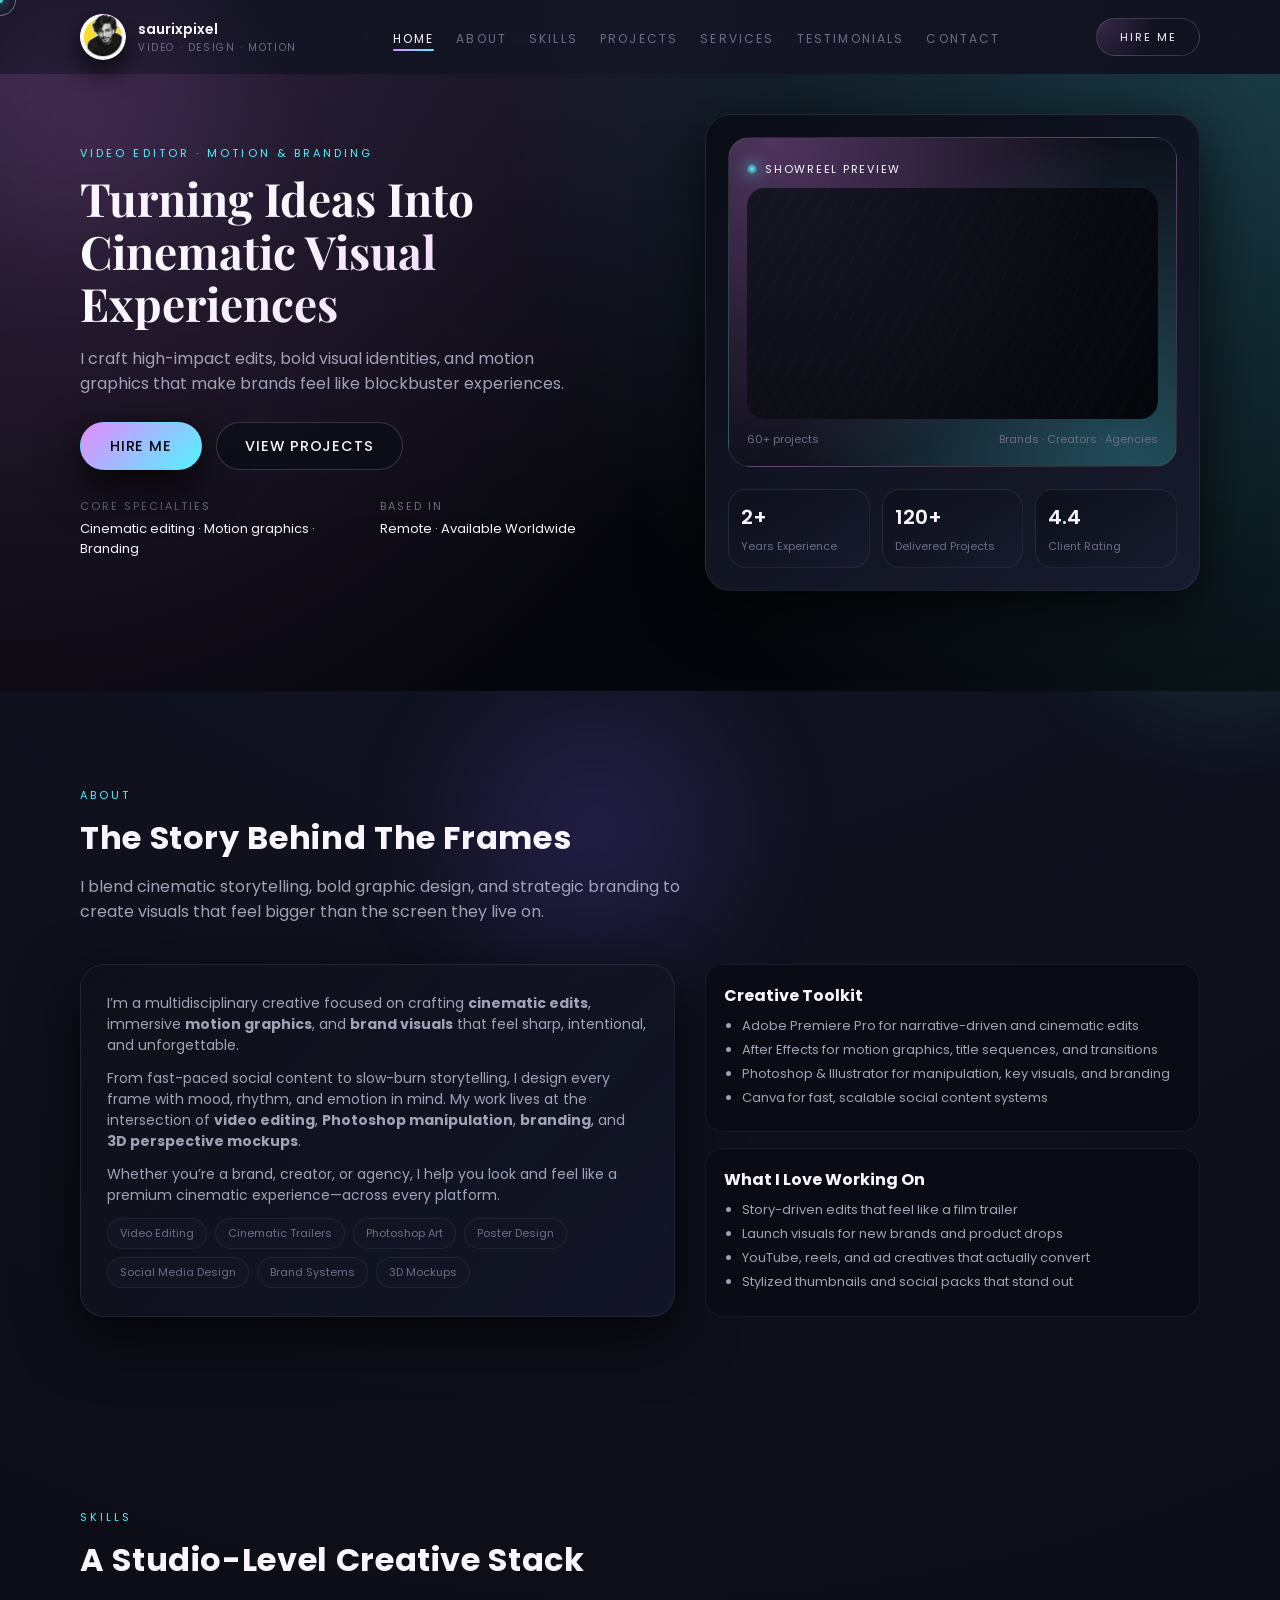
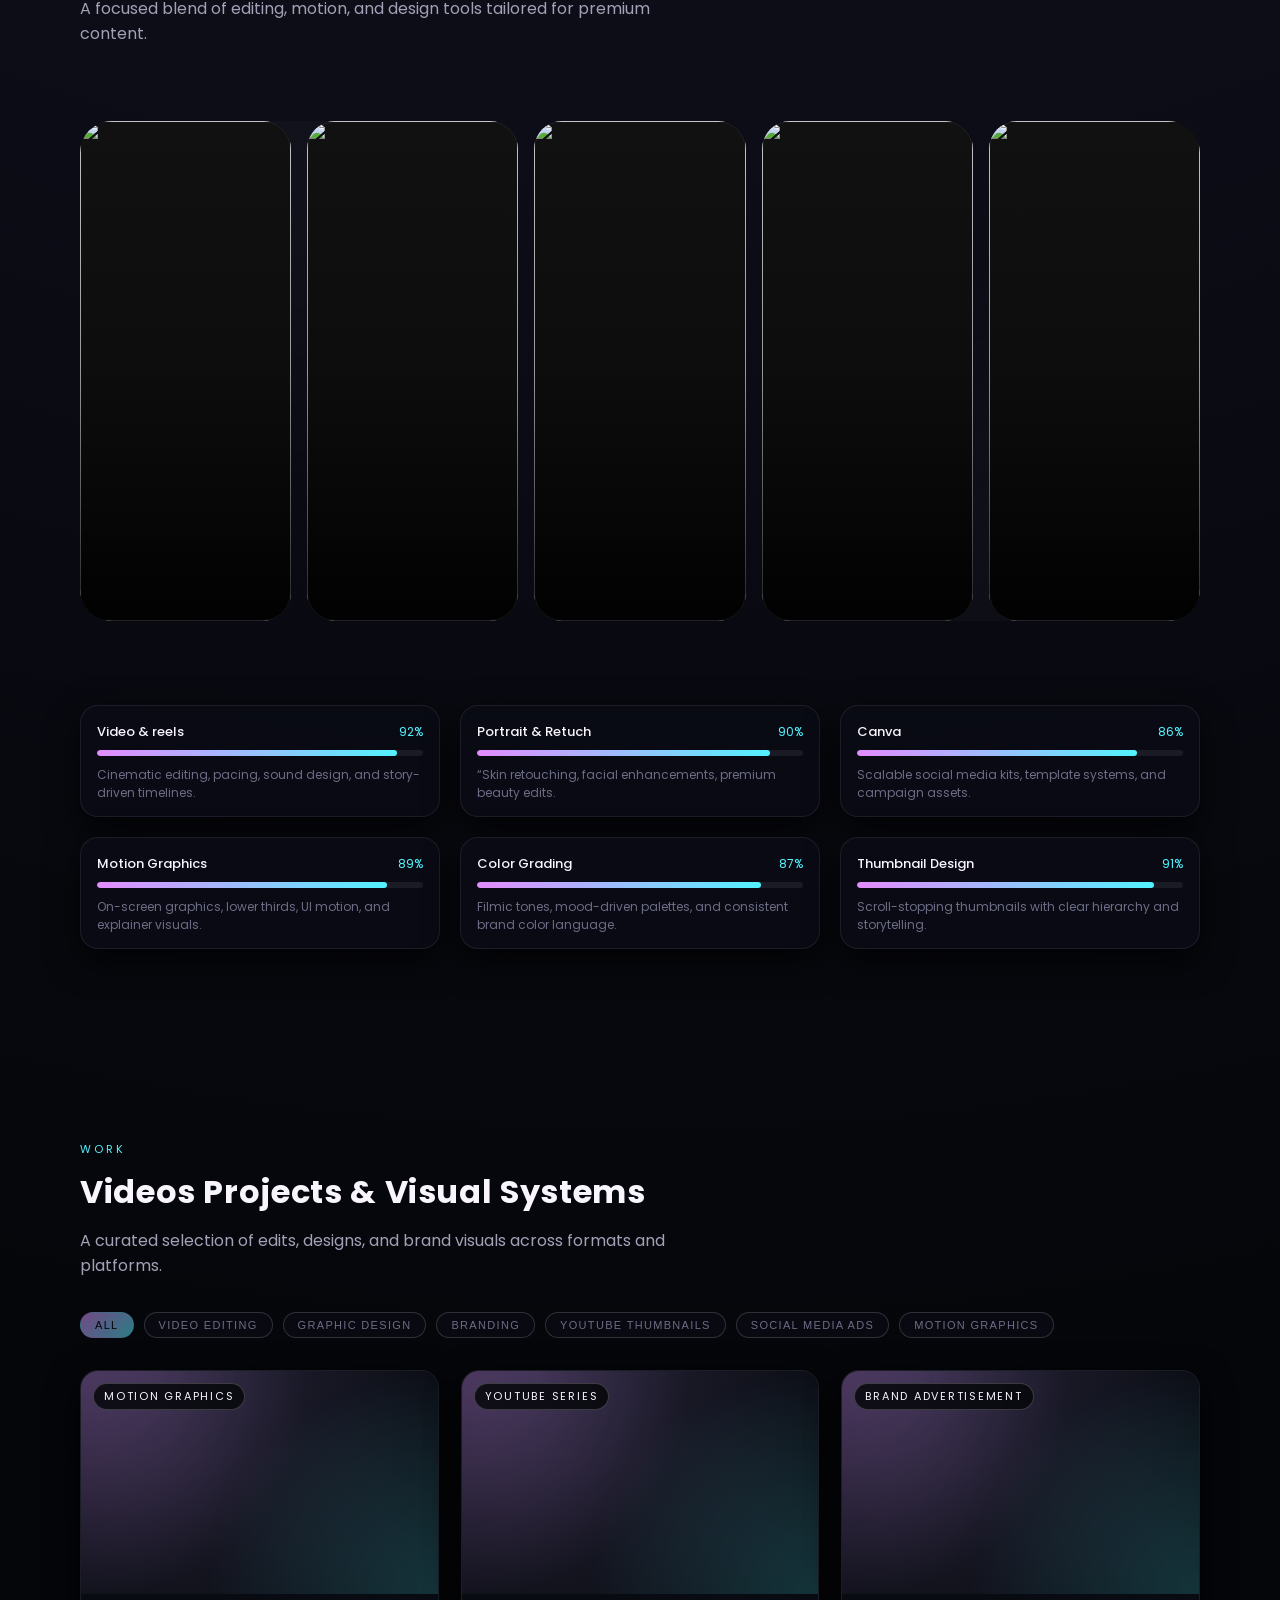
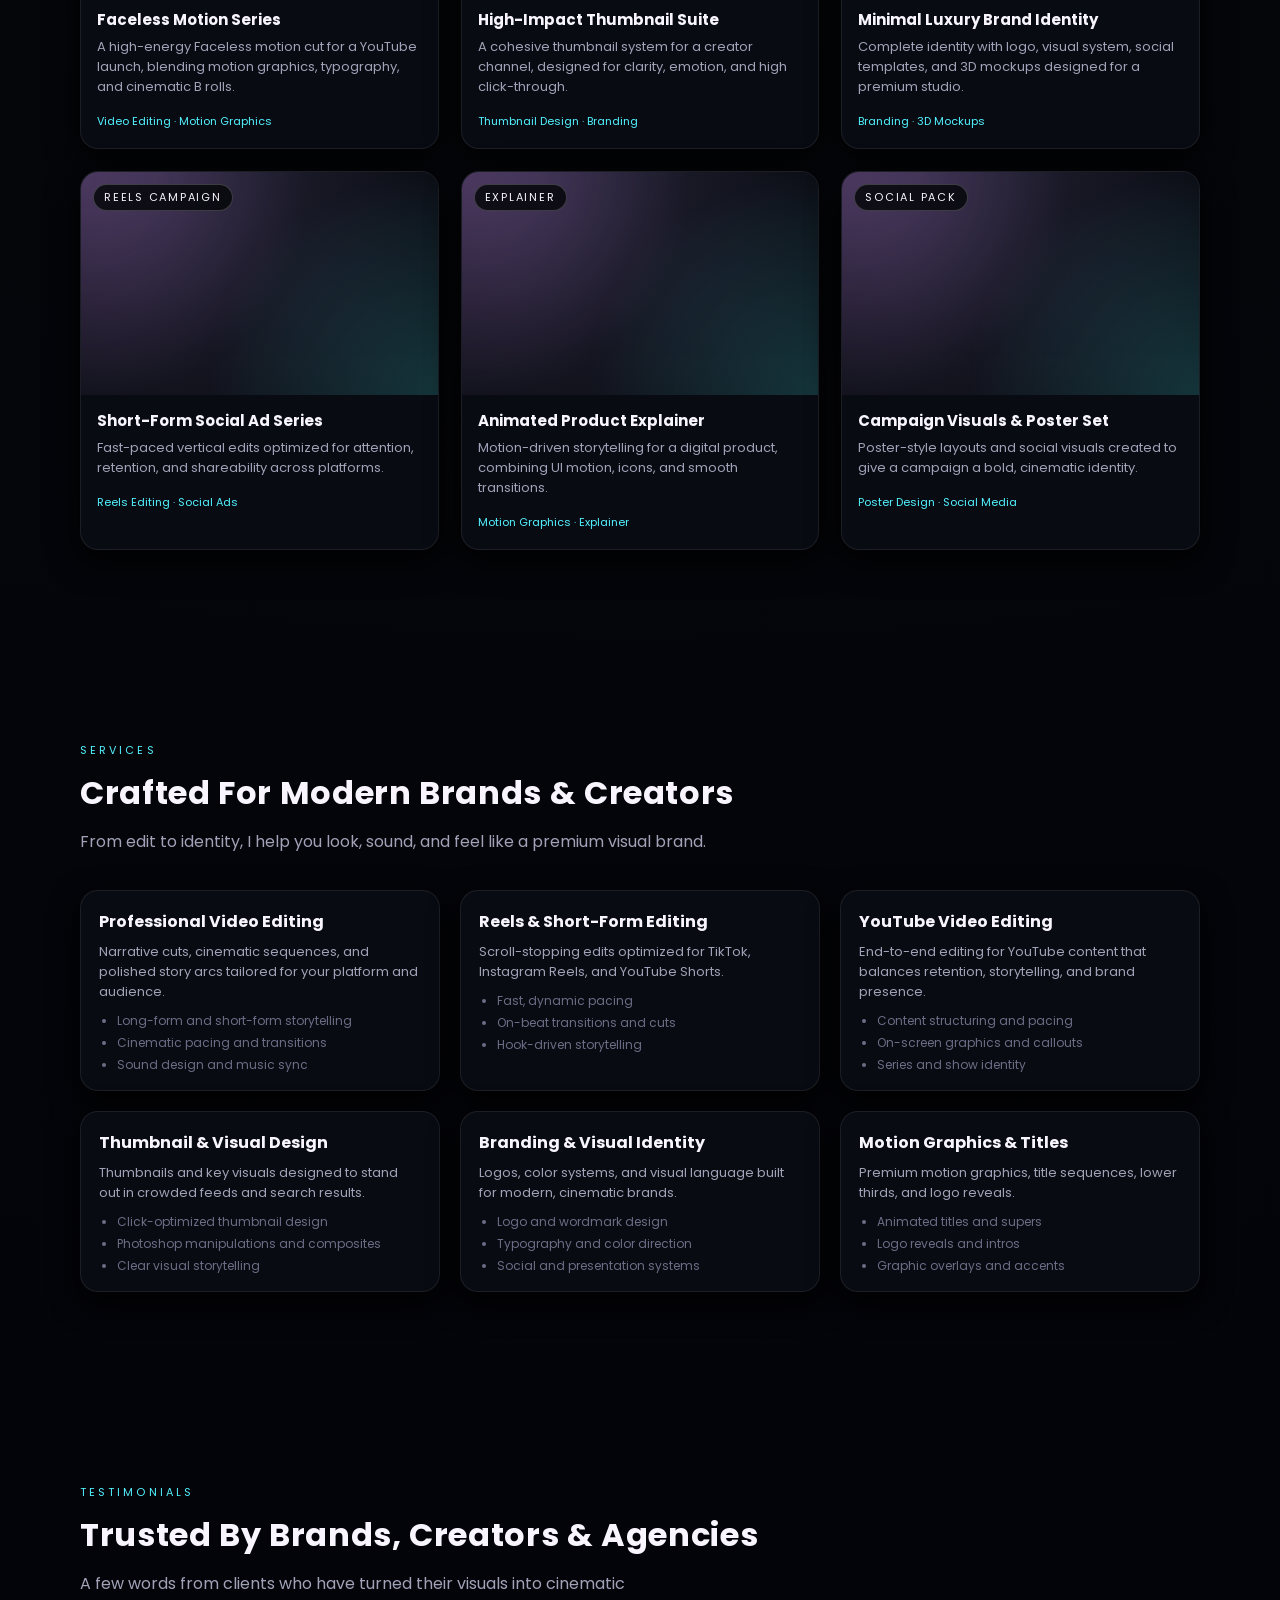
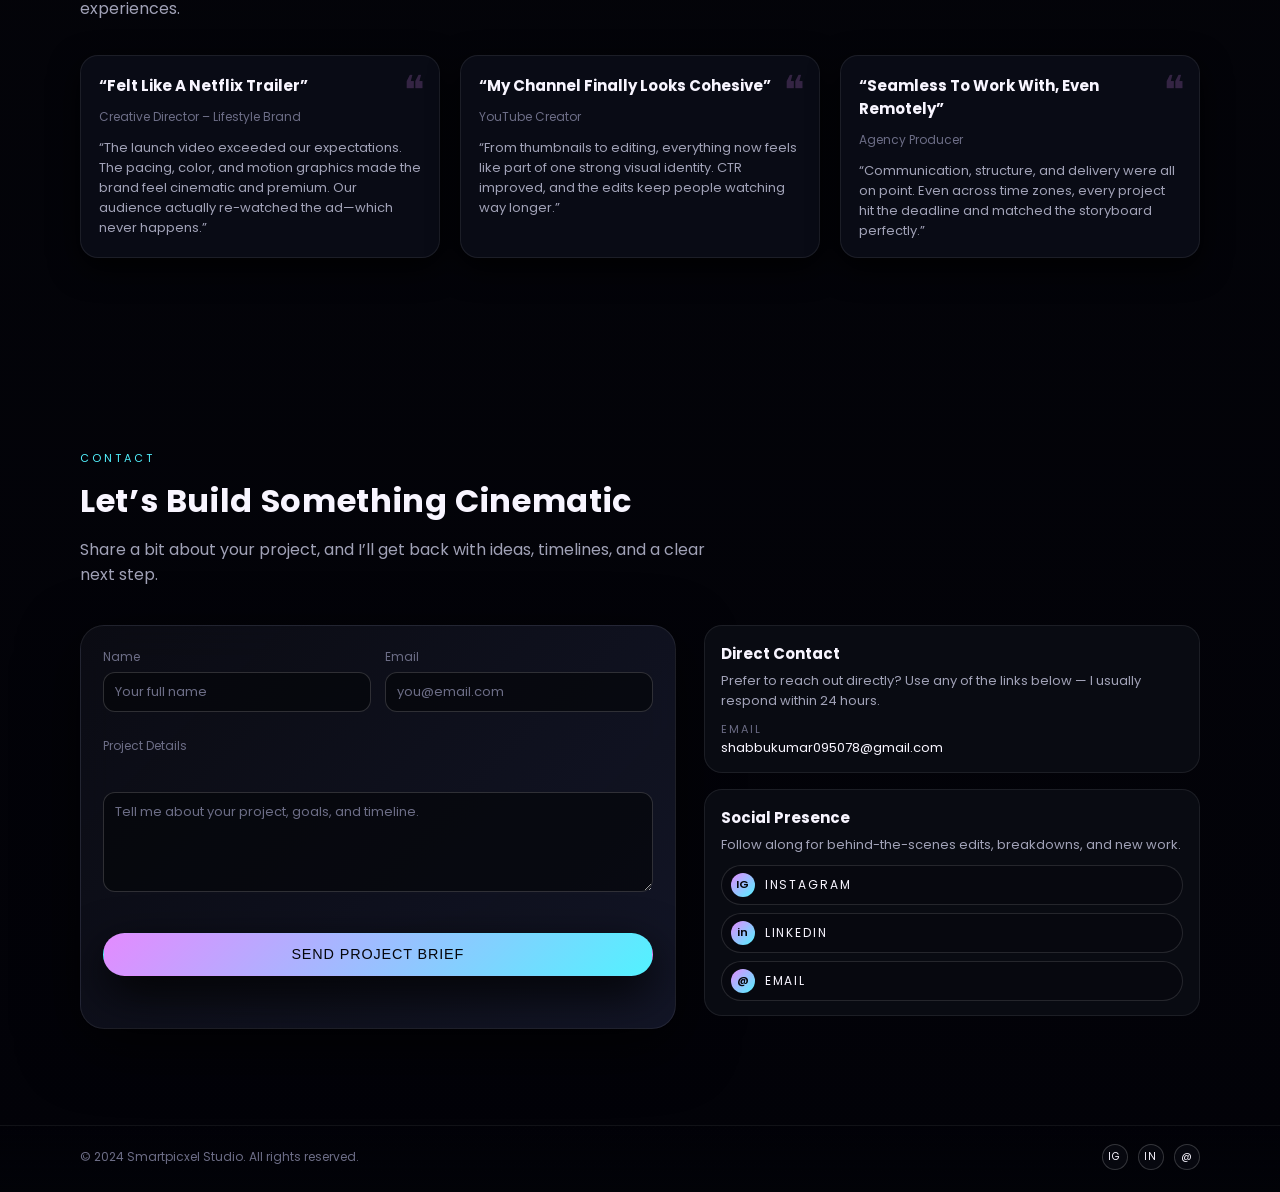
==== commit a29d56e6: "Update index.html" ====
--- a/index.html
+++ b/index.html
@@ -283,7 +283,7 @@
 
   </div>
 
-</div><br>
+</div><br><br>
           
           <div class="skills-grid">
             <div class="skill-card" data-skill="Premiere Pro" data-level="92" data-reveal="fade-up">
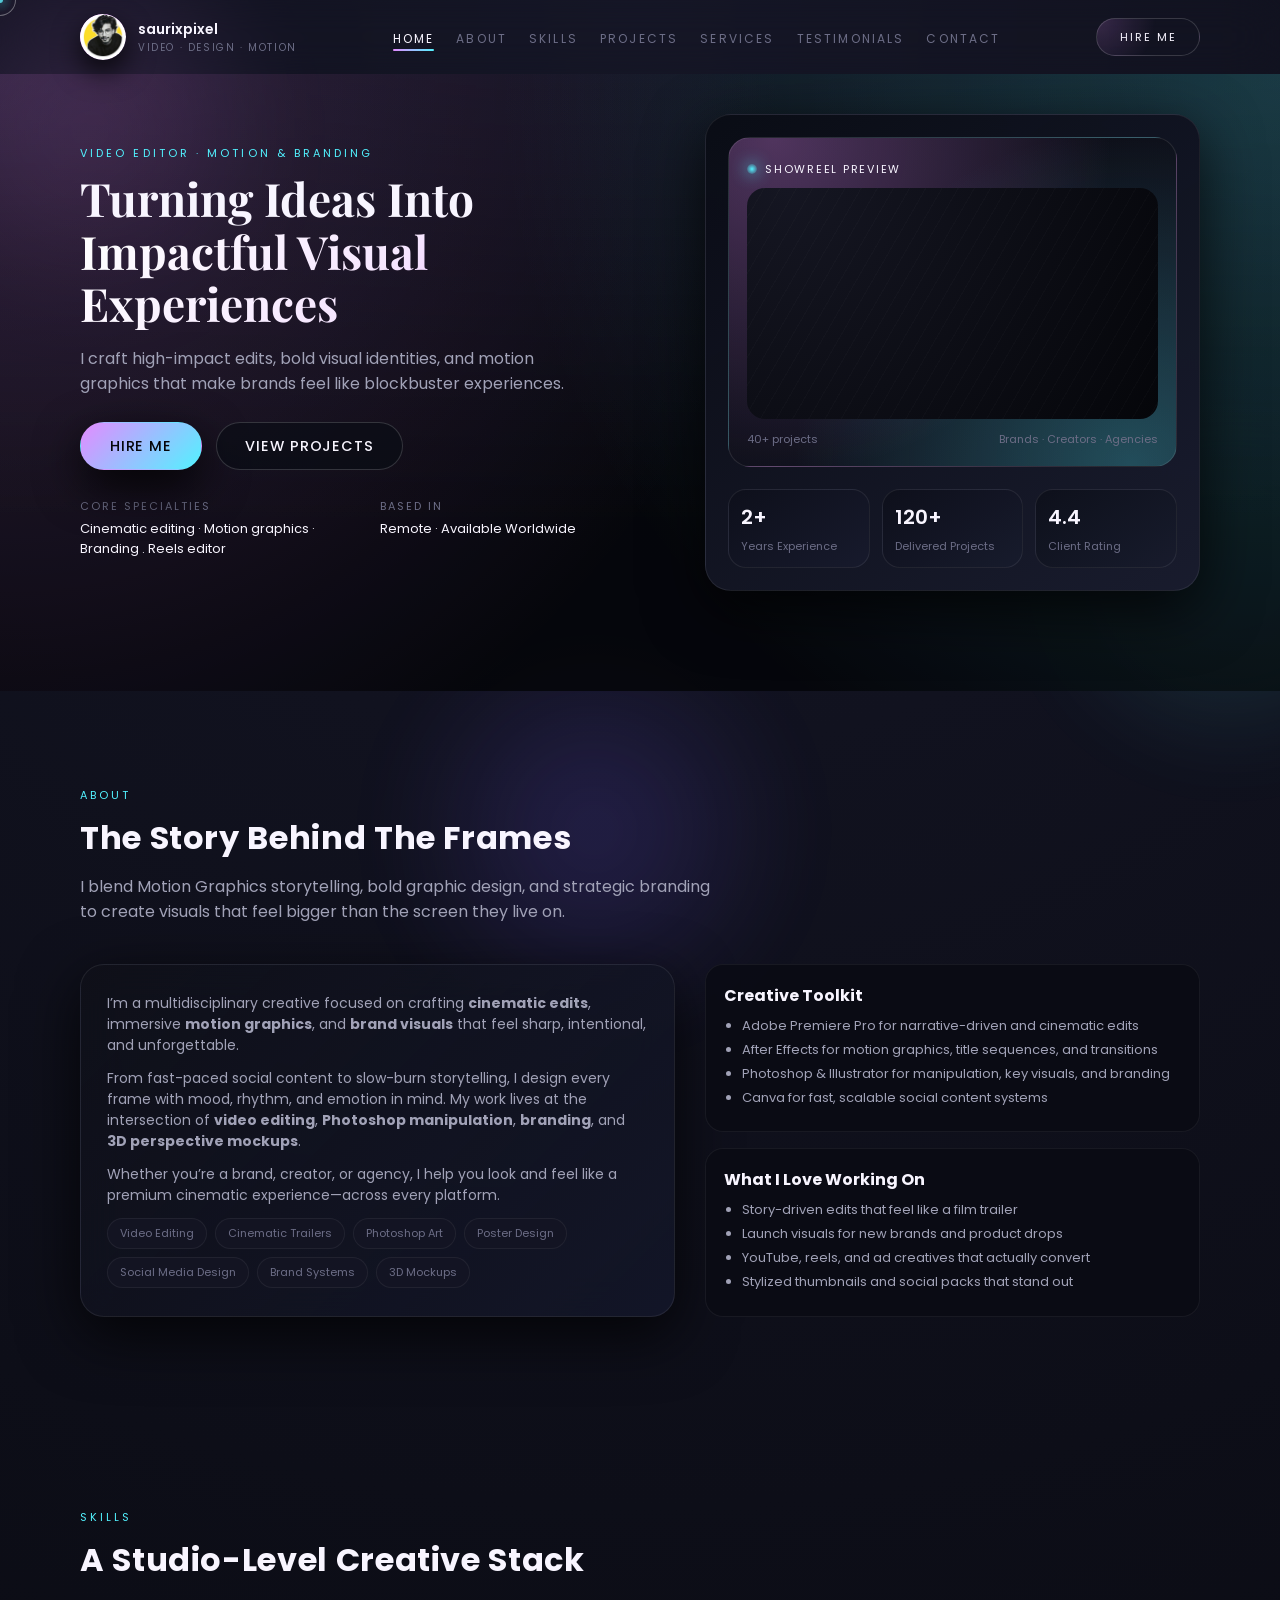
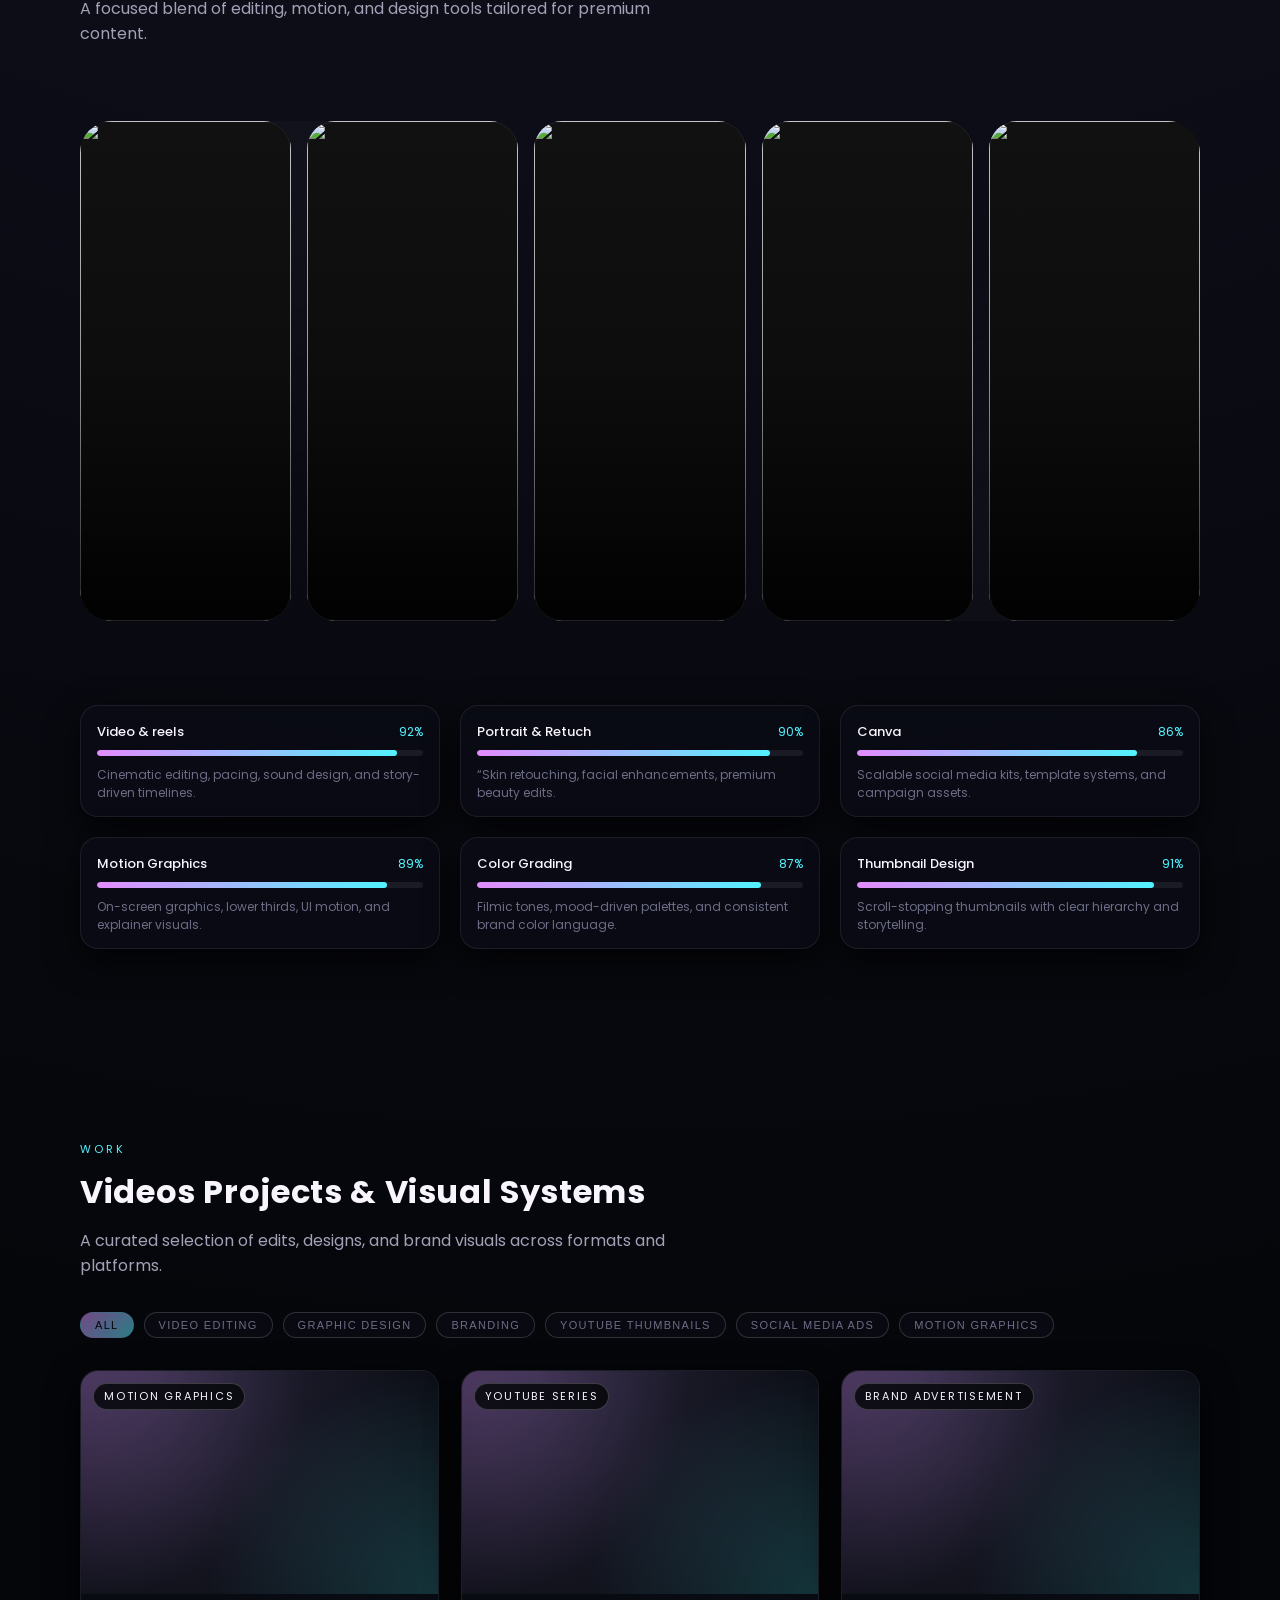
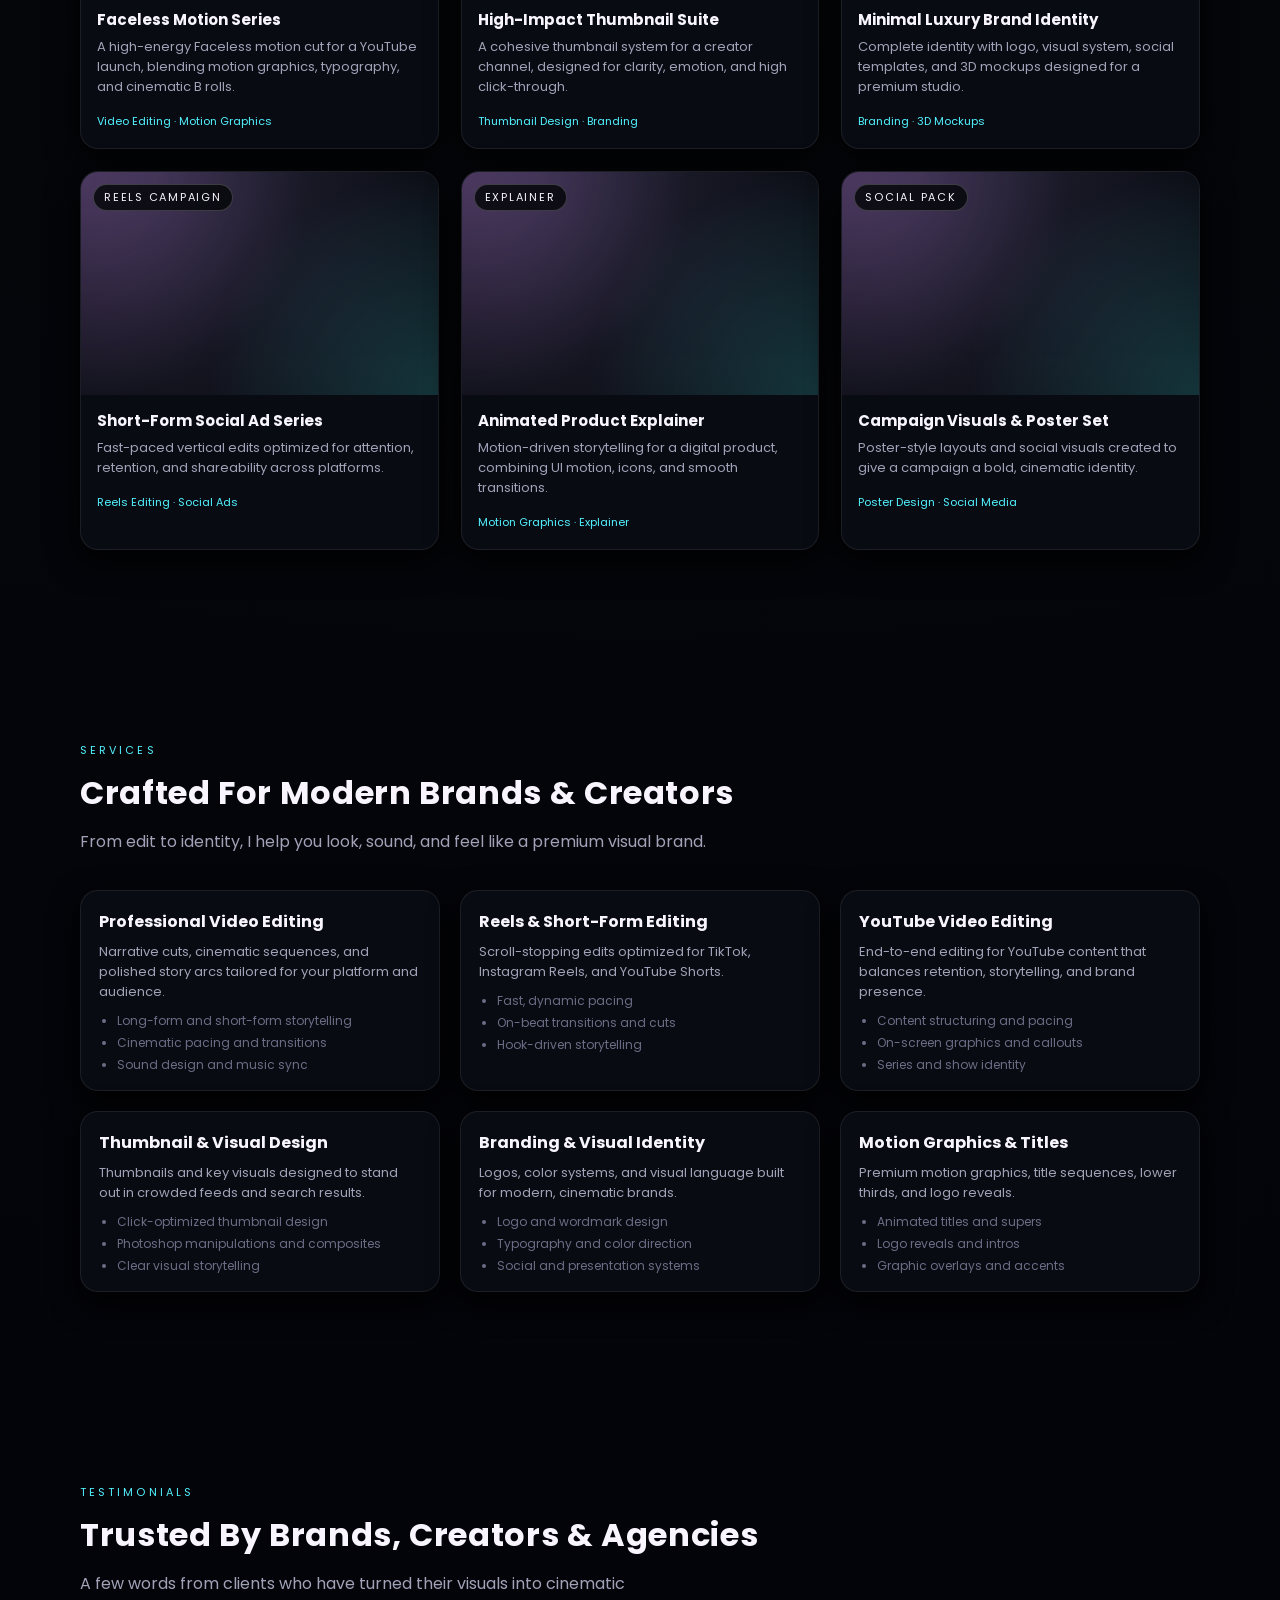
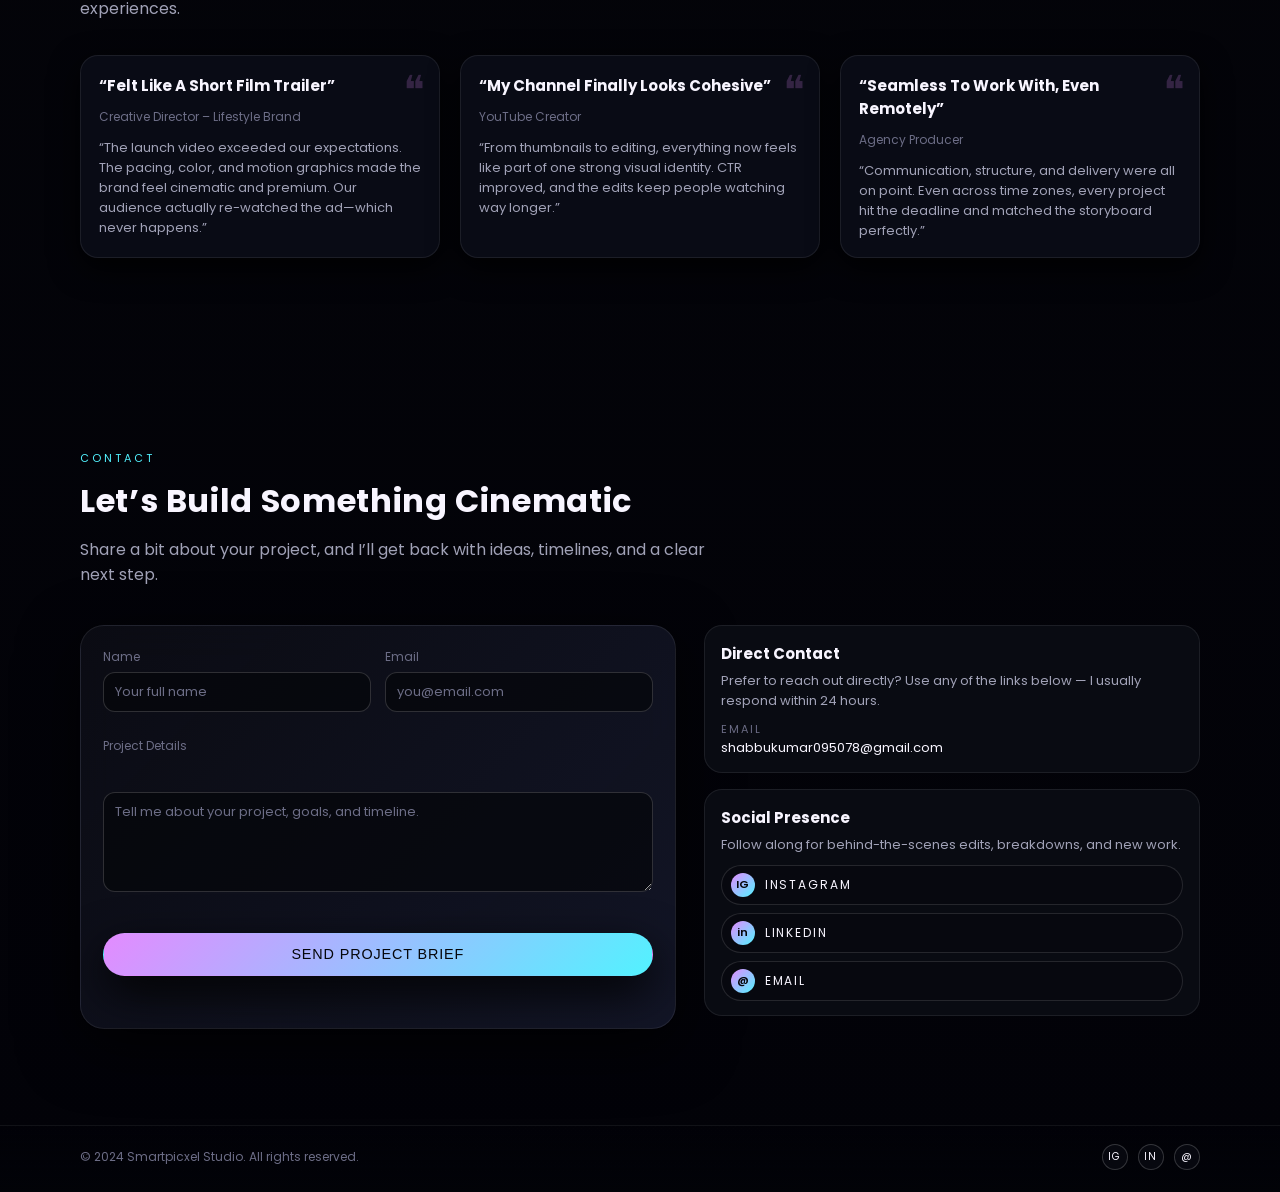
==== commit addfddb4: "Update index.html" ====
--- a/index.html
+++ b/index.html
@@ -83,7 +83,7 @@
             <p class="eyebrow">Video Editor · Motion & Branding</p>
             <h1>
               Turning Ideas Into
-              <span class="headline-highlight">Cinematic Visual Experiences</span>
+              <span class="headline-highlight">Impactful Visual Experiences</span>
             </h1>
             <p class="hero-subtitle">
               I craft high-impact edits, bold visual identities, and motion graphics that make
@@ -96,7 +96,7 @@
             <div class="hero-meta">
               <div>
                 <span class="meta-label">Core Specialties</span>
-                <span class="meta-value">Cinematic editing · Motion graphics · Branding</span>
+                <span class="meta-value">Cinematic editing · Motion graphics · Branding . Reels editor</span>
               </div>
               <div>
                 <span class="meta-label">Based In</span>
@@ -126,7 +126,7 @@
                   <!-- <div class="reel-play">▶</div> -->
                 </div>
                 <div class="reel-meta">
-                  <span>60+ projects</span>
+                  <span>40+ projects</span>
                   <span>Brands · Creators · Agencies</span>
                 </div>
               </div>
@@ -157,7 +157,7 @@
             <p class="eyebrow">About</p>
             <h2>The Story Behind The Frames</h2>
             <p class="section-subtitle">
-              I blend cinematic storytelling, bold graphic design, and strategic branding to
+              I blend Motion Graphics storytelling, bold graphic design, and strategic branding to
               create visuals that feel bigger than the screen they live on.
             </p>
           </div>
@@ -706,7 +706,7 @@
           <div class="testimonials-grid">
             <article class="testimonial-card" data-reveal="fade-up">
               <div class="testimonial-header">
-                <h3>“Felt Like A Netflix Trailer”</h3>
+                <h3>“Felt Like A Short Film Trailer”</h3>
                 <span class="testimonial-role">Creative Director – Lifestyle Brand</span>
               </div>
               <p>
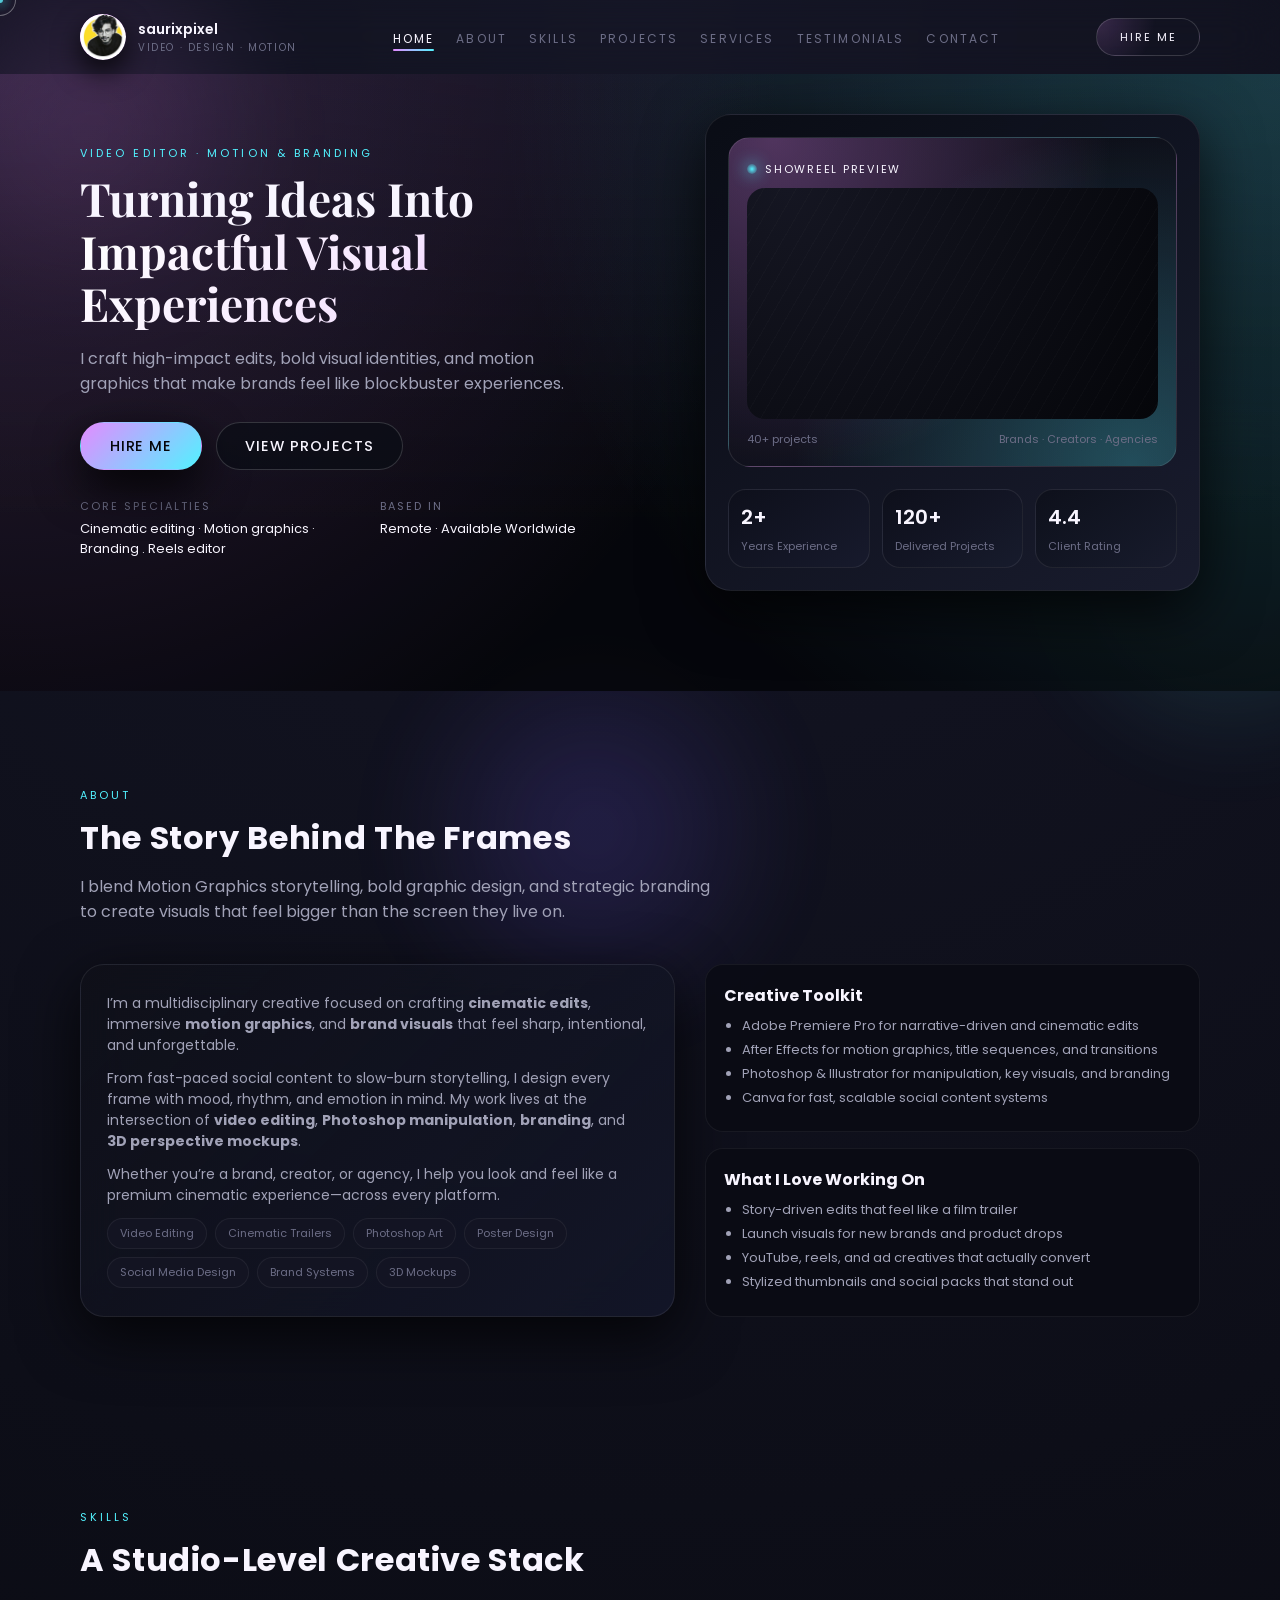
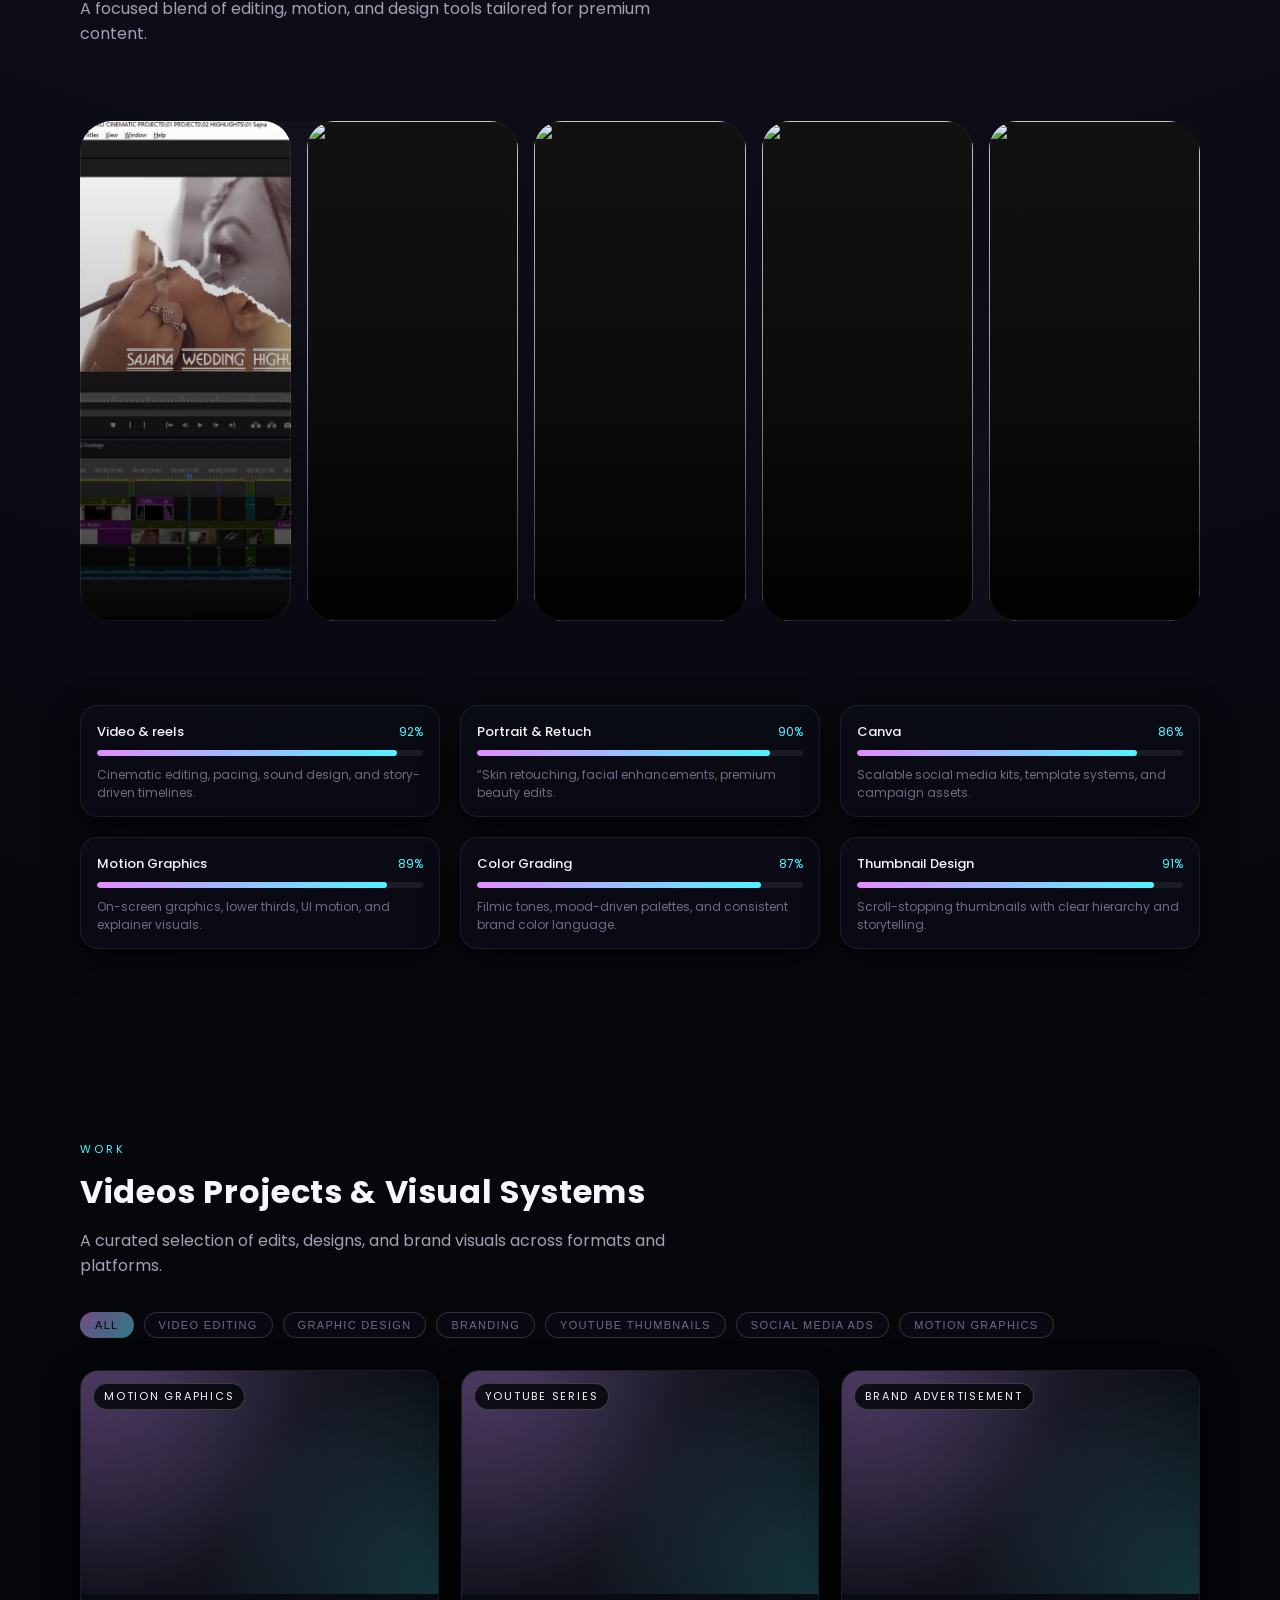
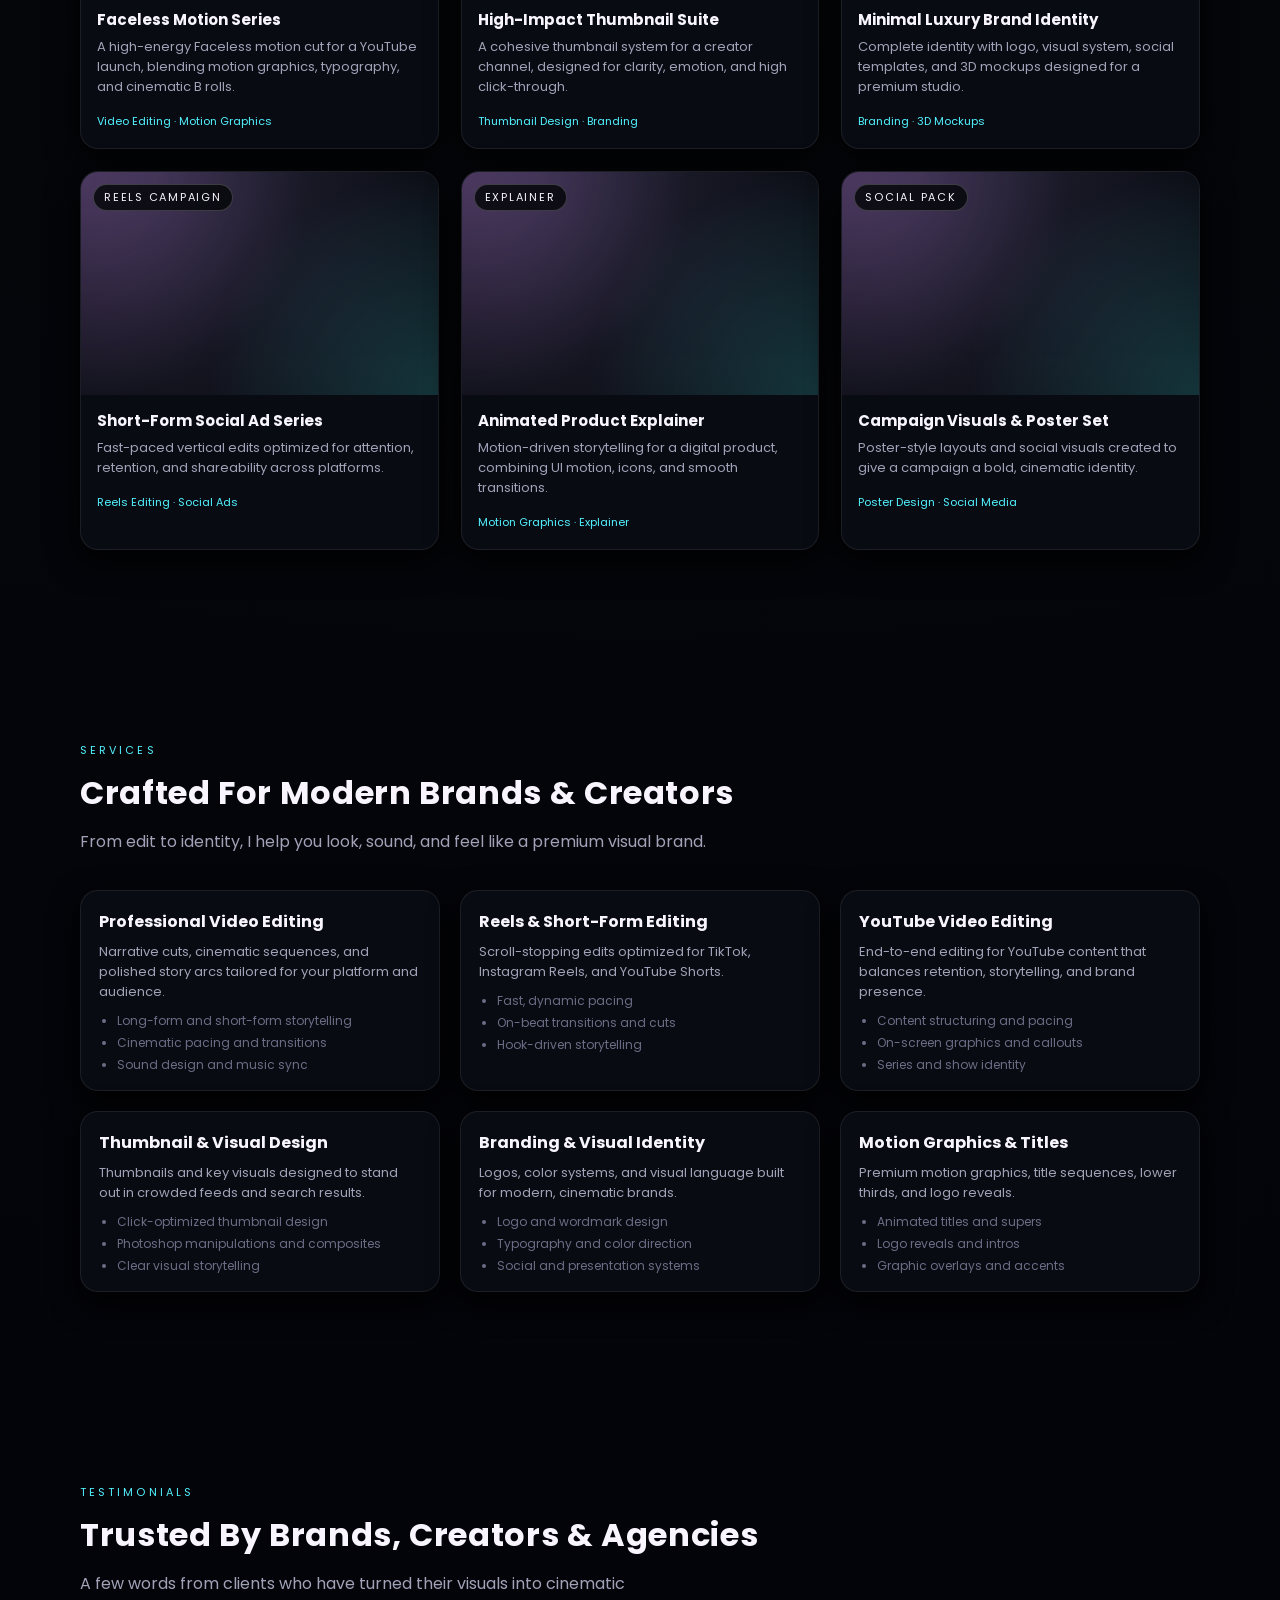
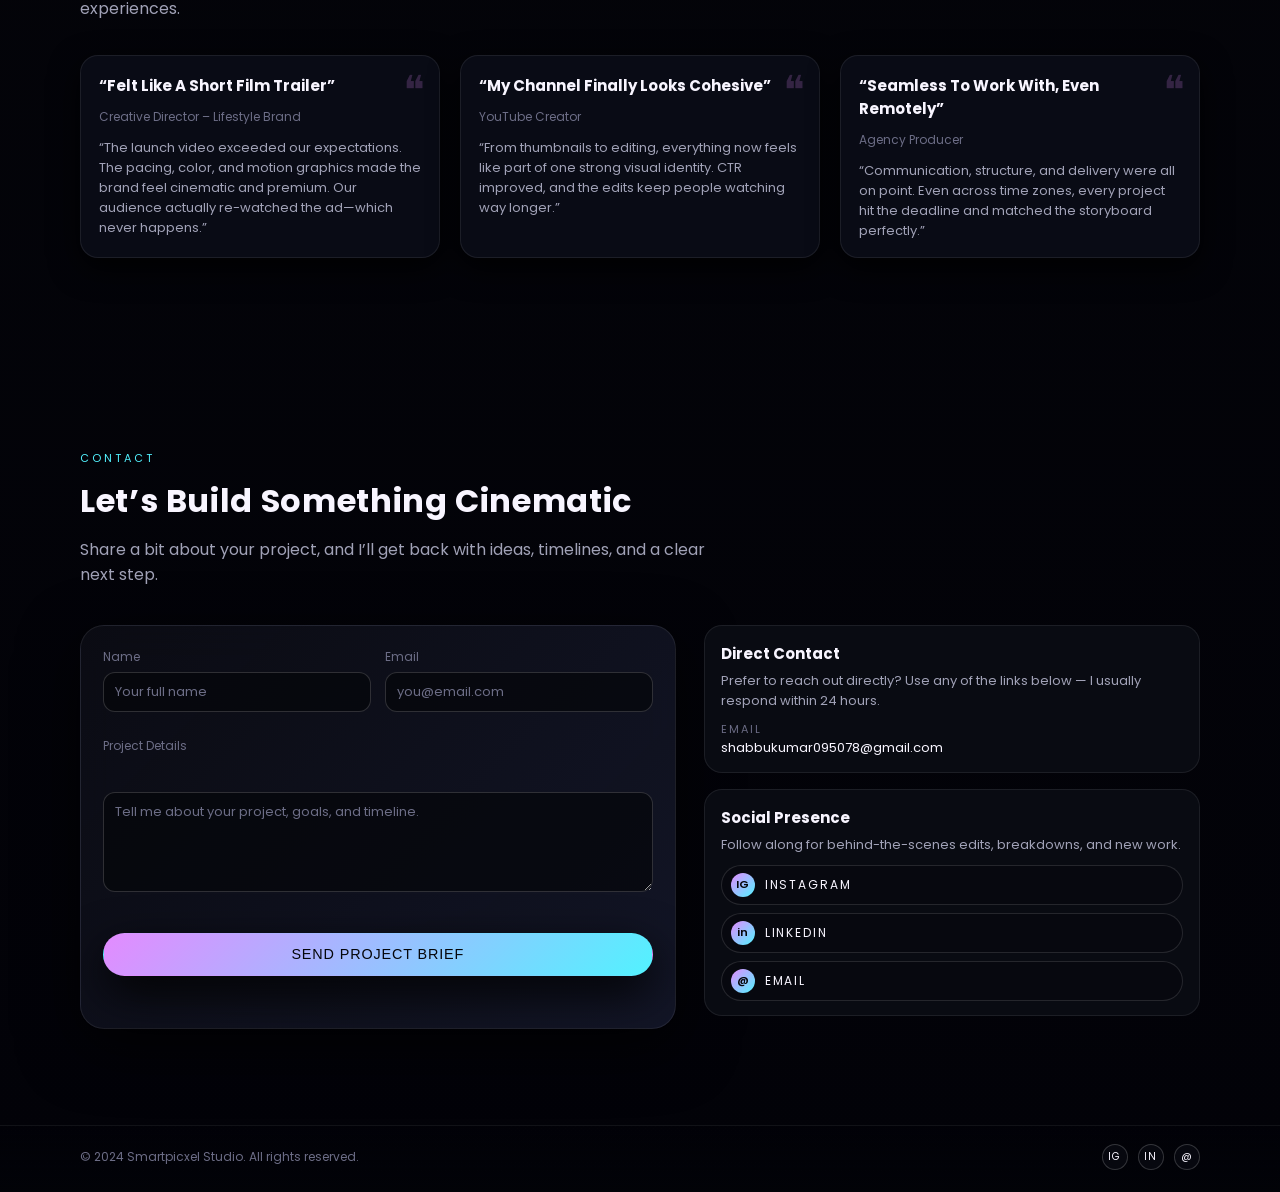
==== commit c8428eb4: "Update index.html" ====
--- a/index.html
+++ b/index.html
@@ -237,7 +237,7 @@
   <div class="premium-gallery">
 
     <div class="pg-card">
-      <img src="https://images.unsplash.com/photo-1494790108377-be9c29b29330?q=80&w=1600&auto=format&fit=crop">
+      <img src="portarit.jpeg">
 
       <div class="pg-content">
         <h2>Portrait</h2>
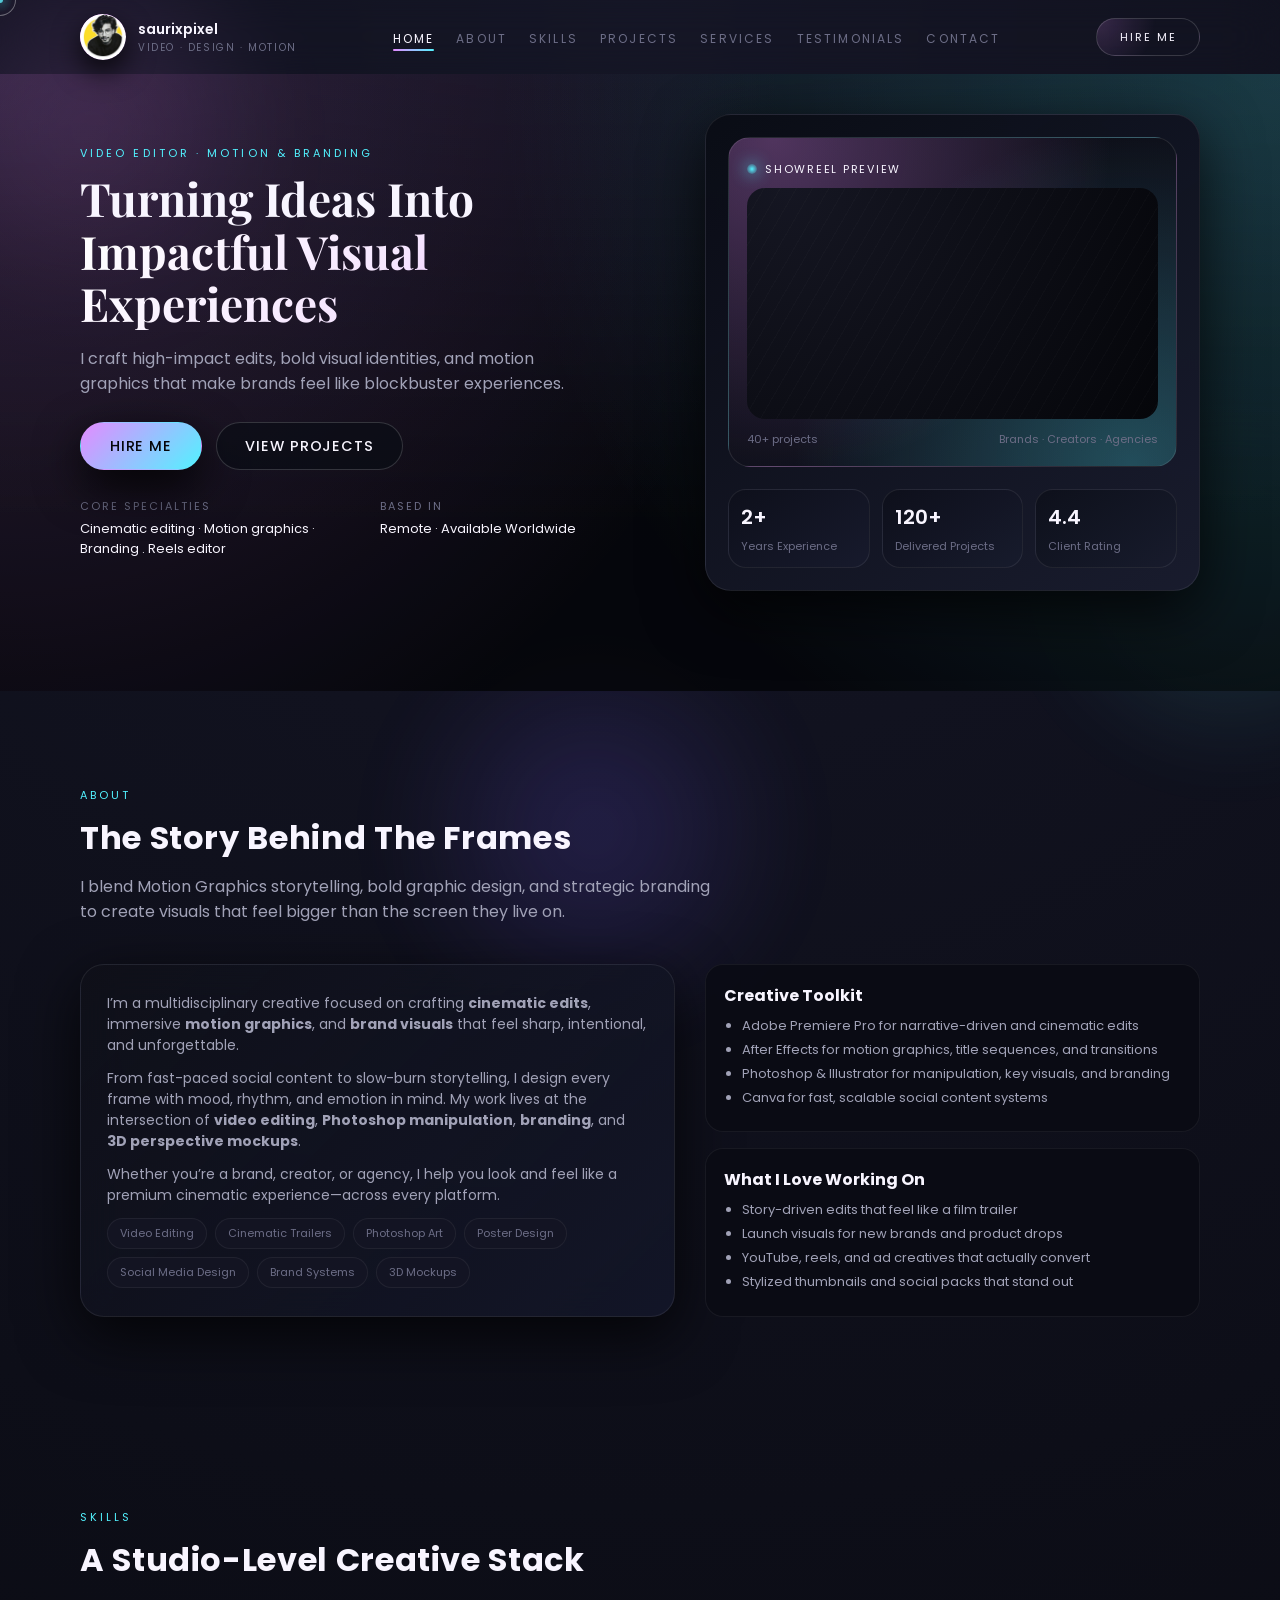
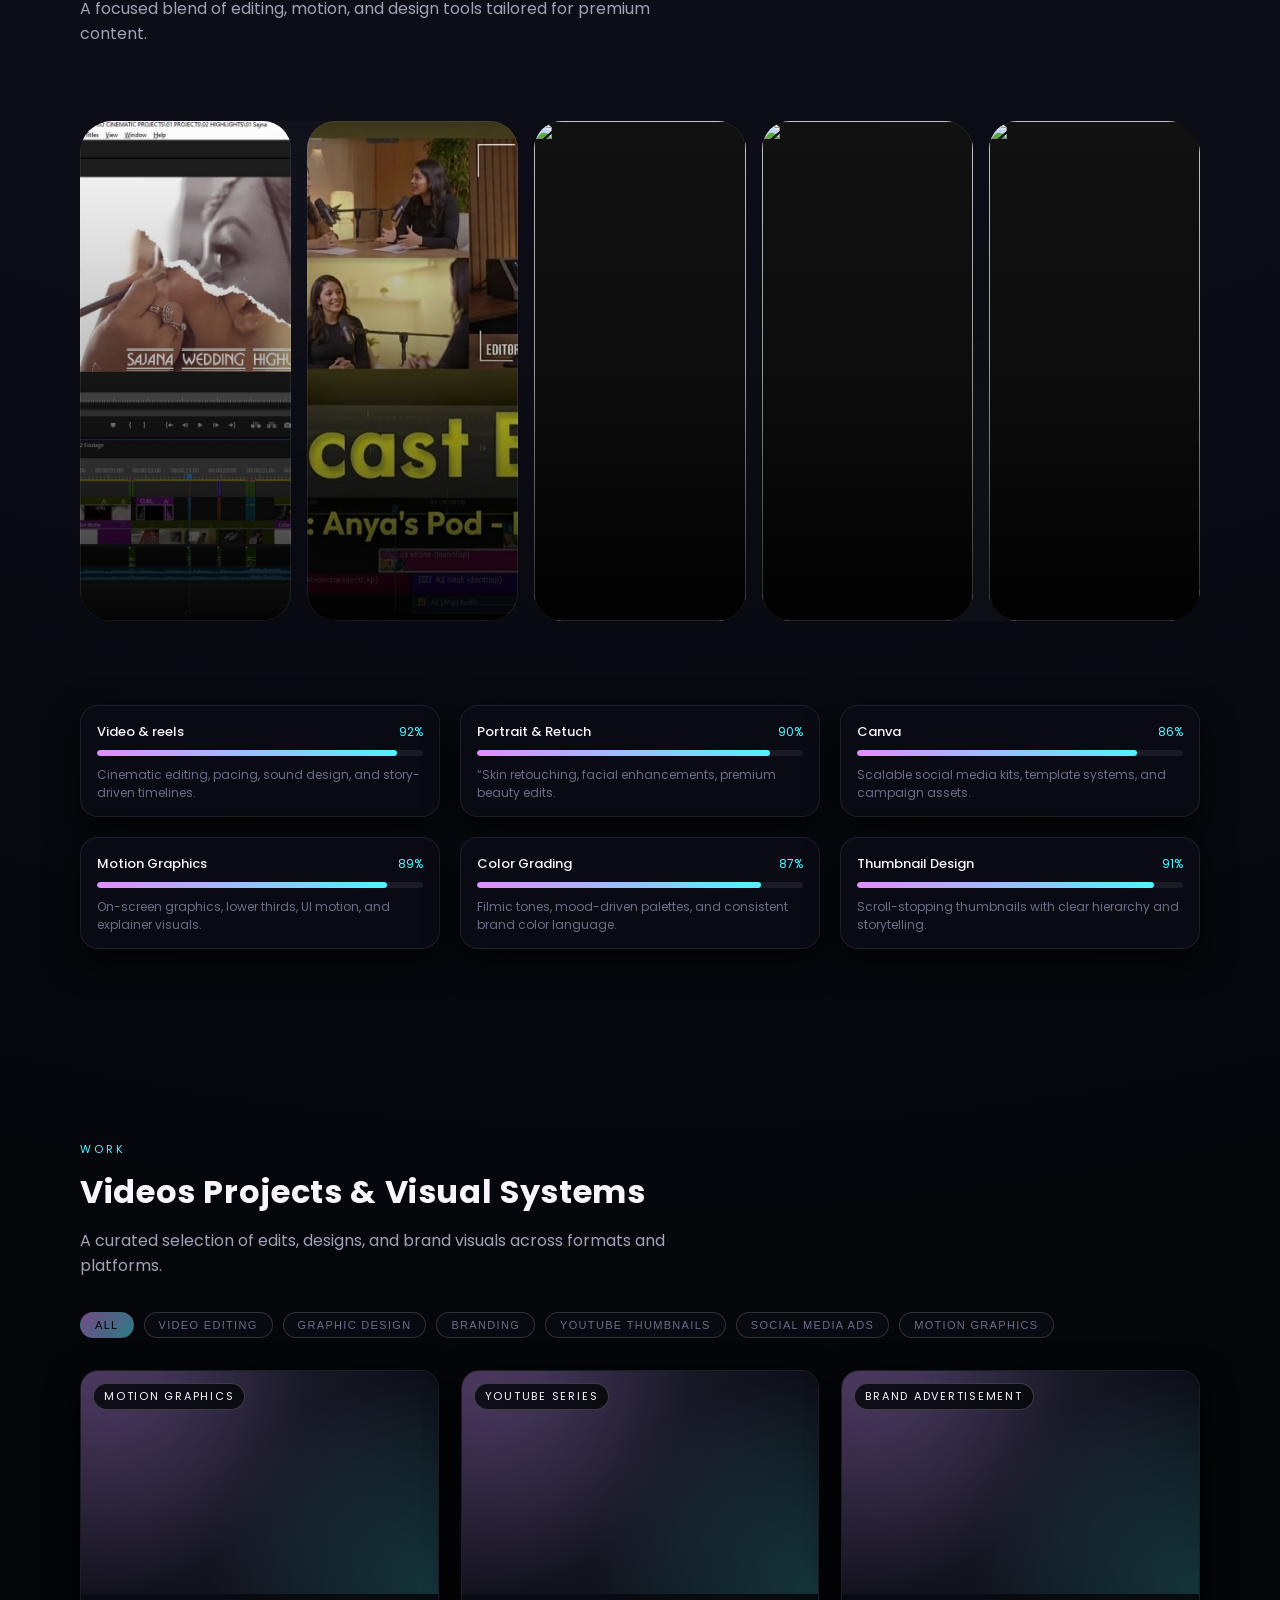
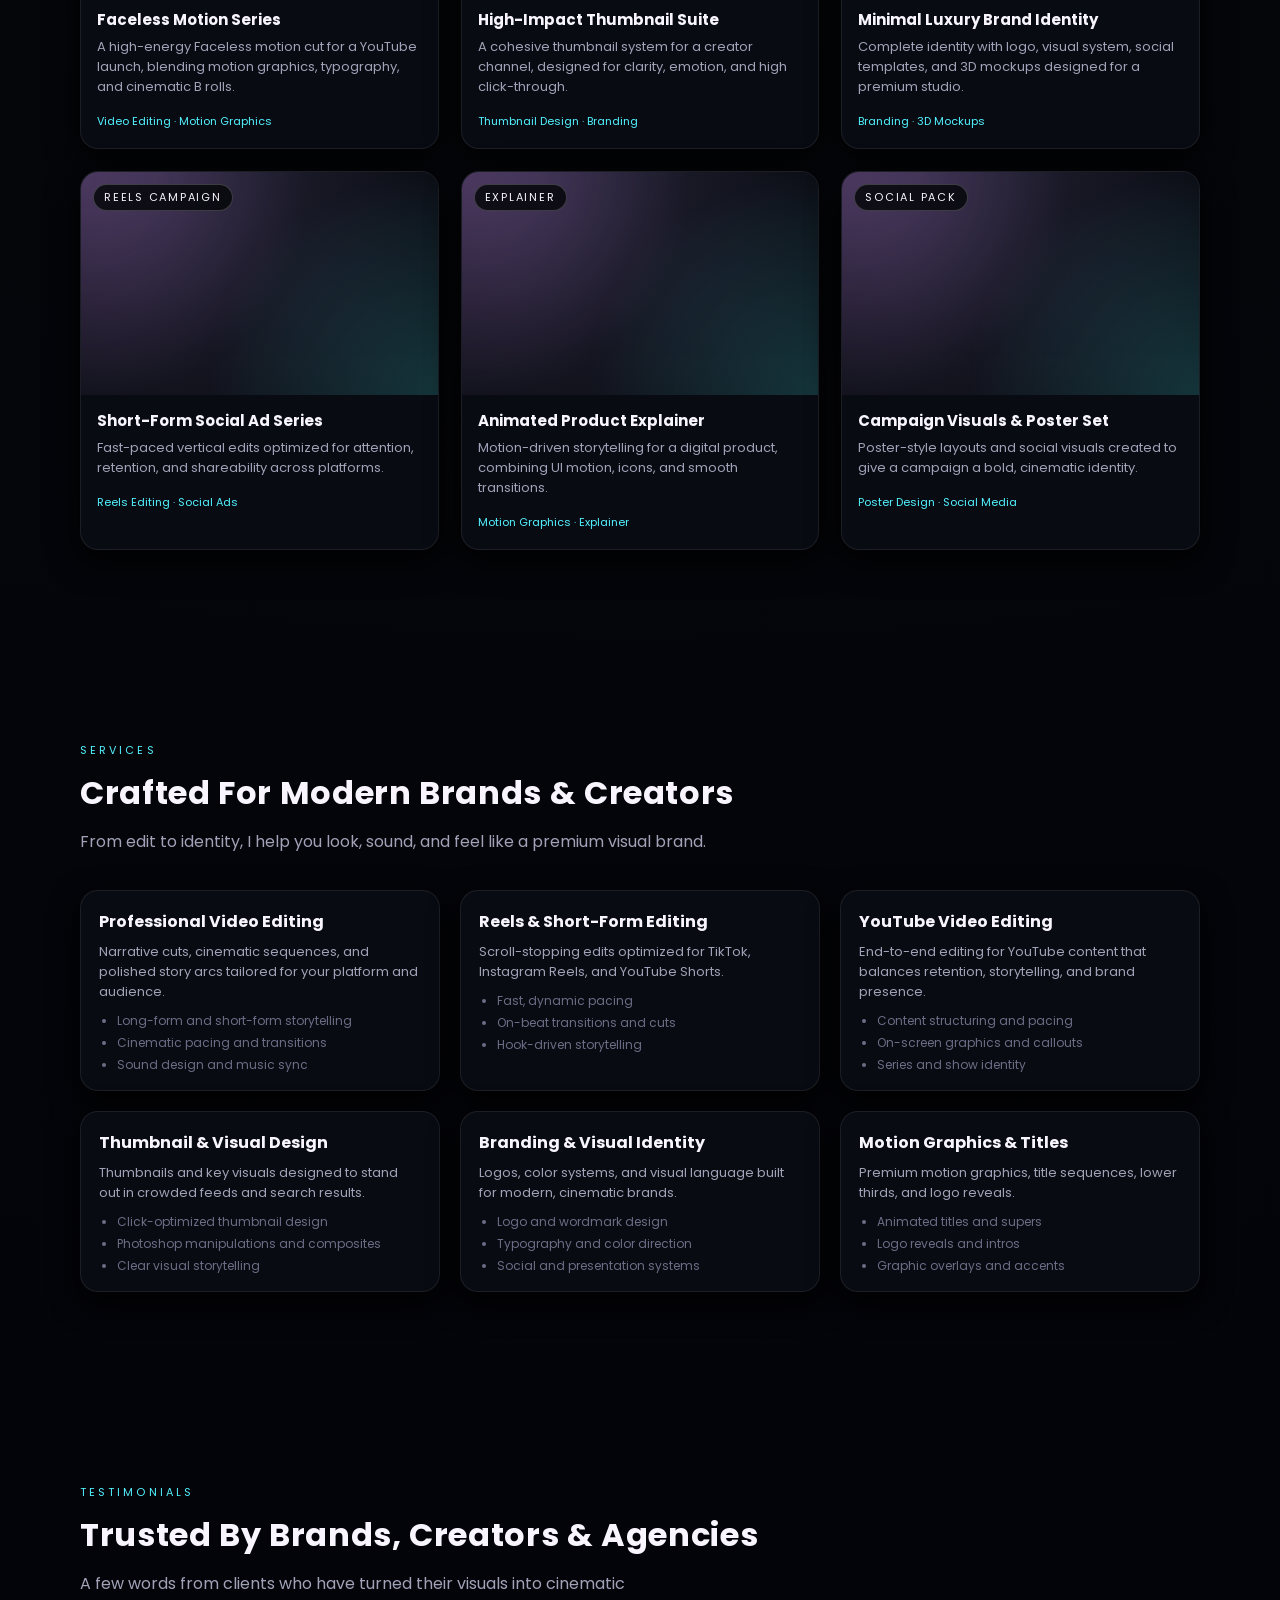
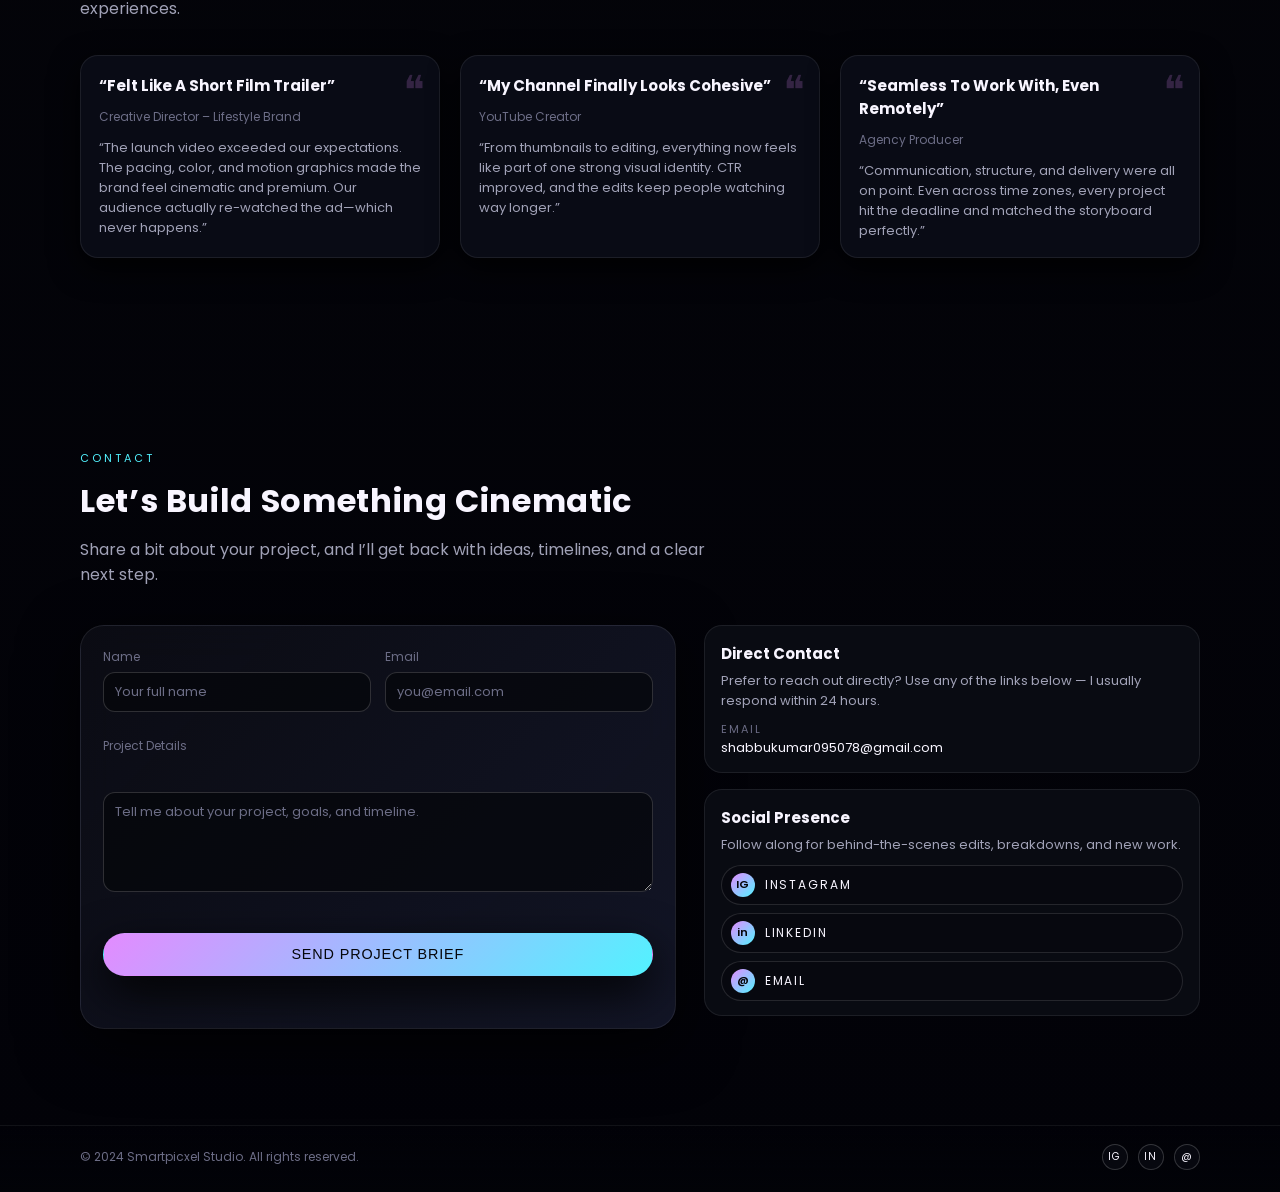
==== commit 76410e94: "Update index.html" ====
--- a/index.html
+++ b/index.html
@@ -246,11 +246,11 @@
     </div>
 
     <div class="pg-card">
-      <img src="https://images.unsplash.com/photo-1500530855697-b586d89ba3ee?q=80&w=1600&auto=format&fit=crop">
+      <img src="podcast.jpeg">
 
       <div class="pg-content">
-        <h2>Nature</h2>
-        <p>Immersive landscape visuals crafted with modern aesthetics.</p>
+        <h2>AI Podcast Production</h2>
+        <p>Immersive AI podcasts crafted with cinematic storytelling.</p>
       </div>
     </div>
 
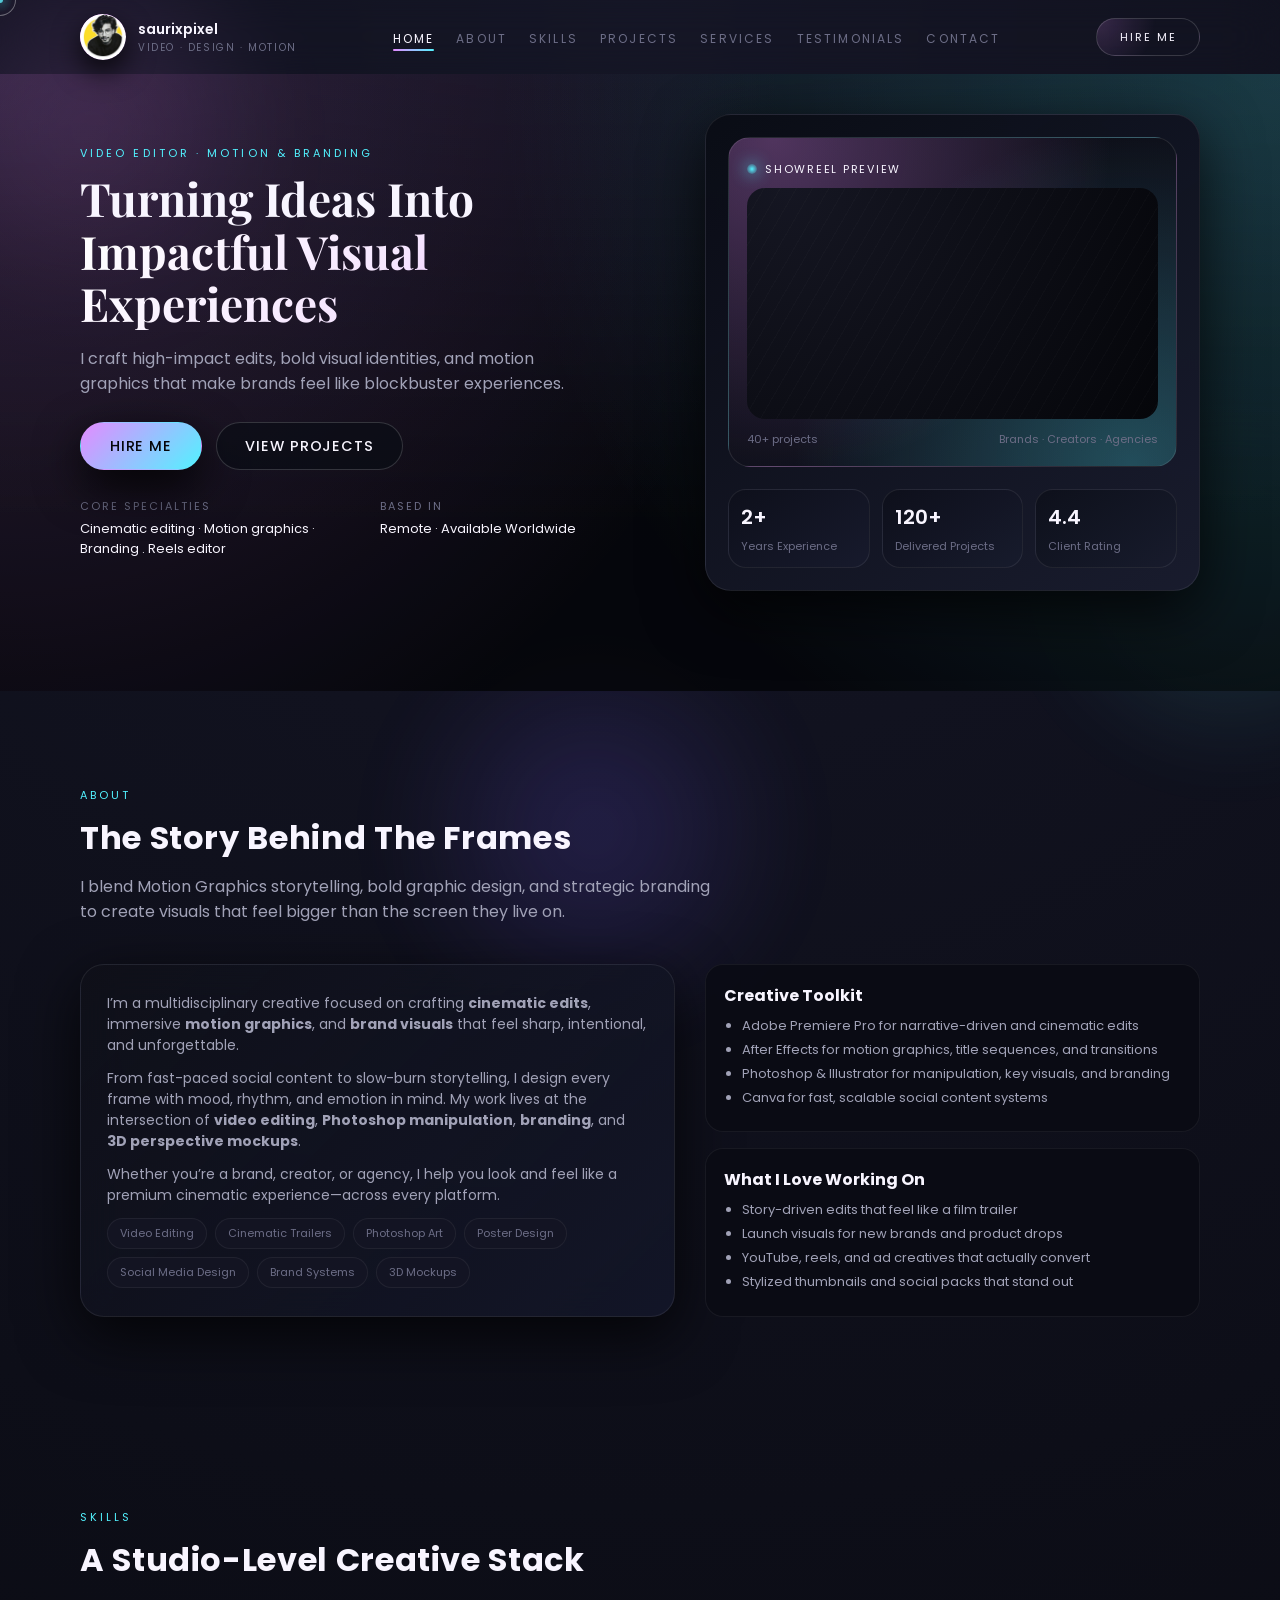
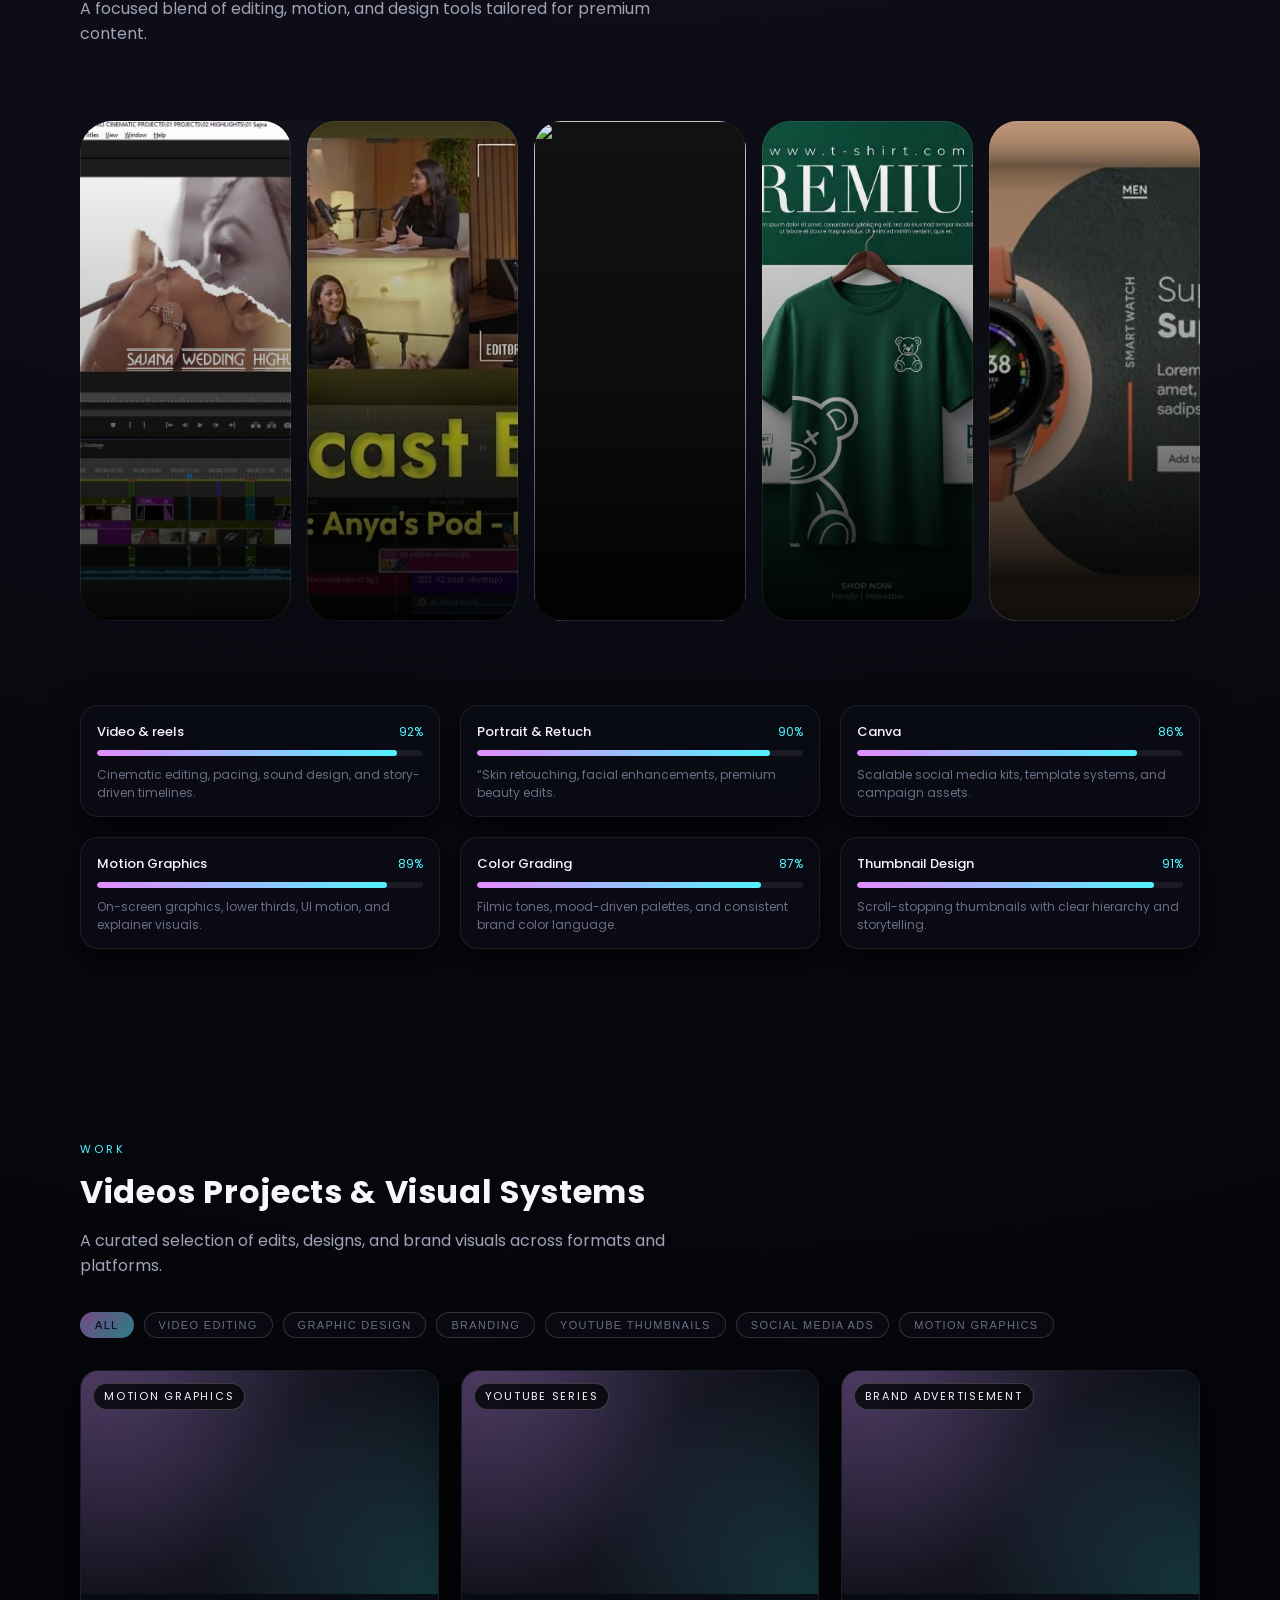
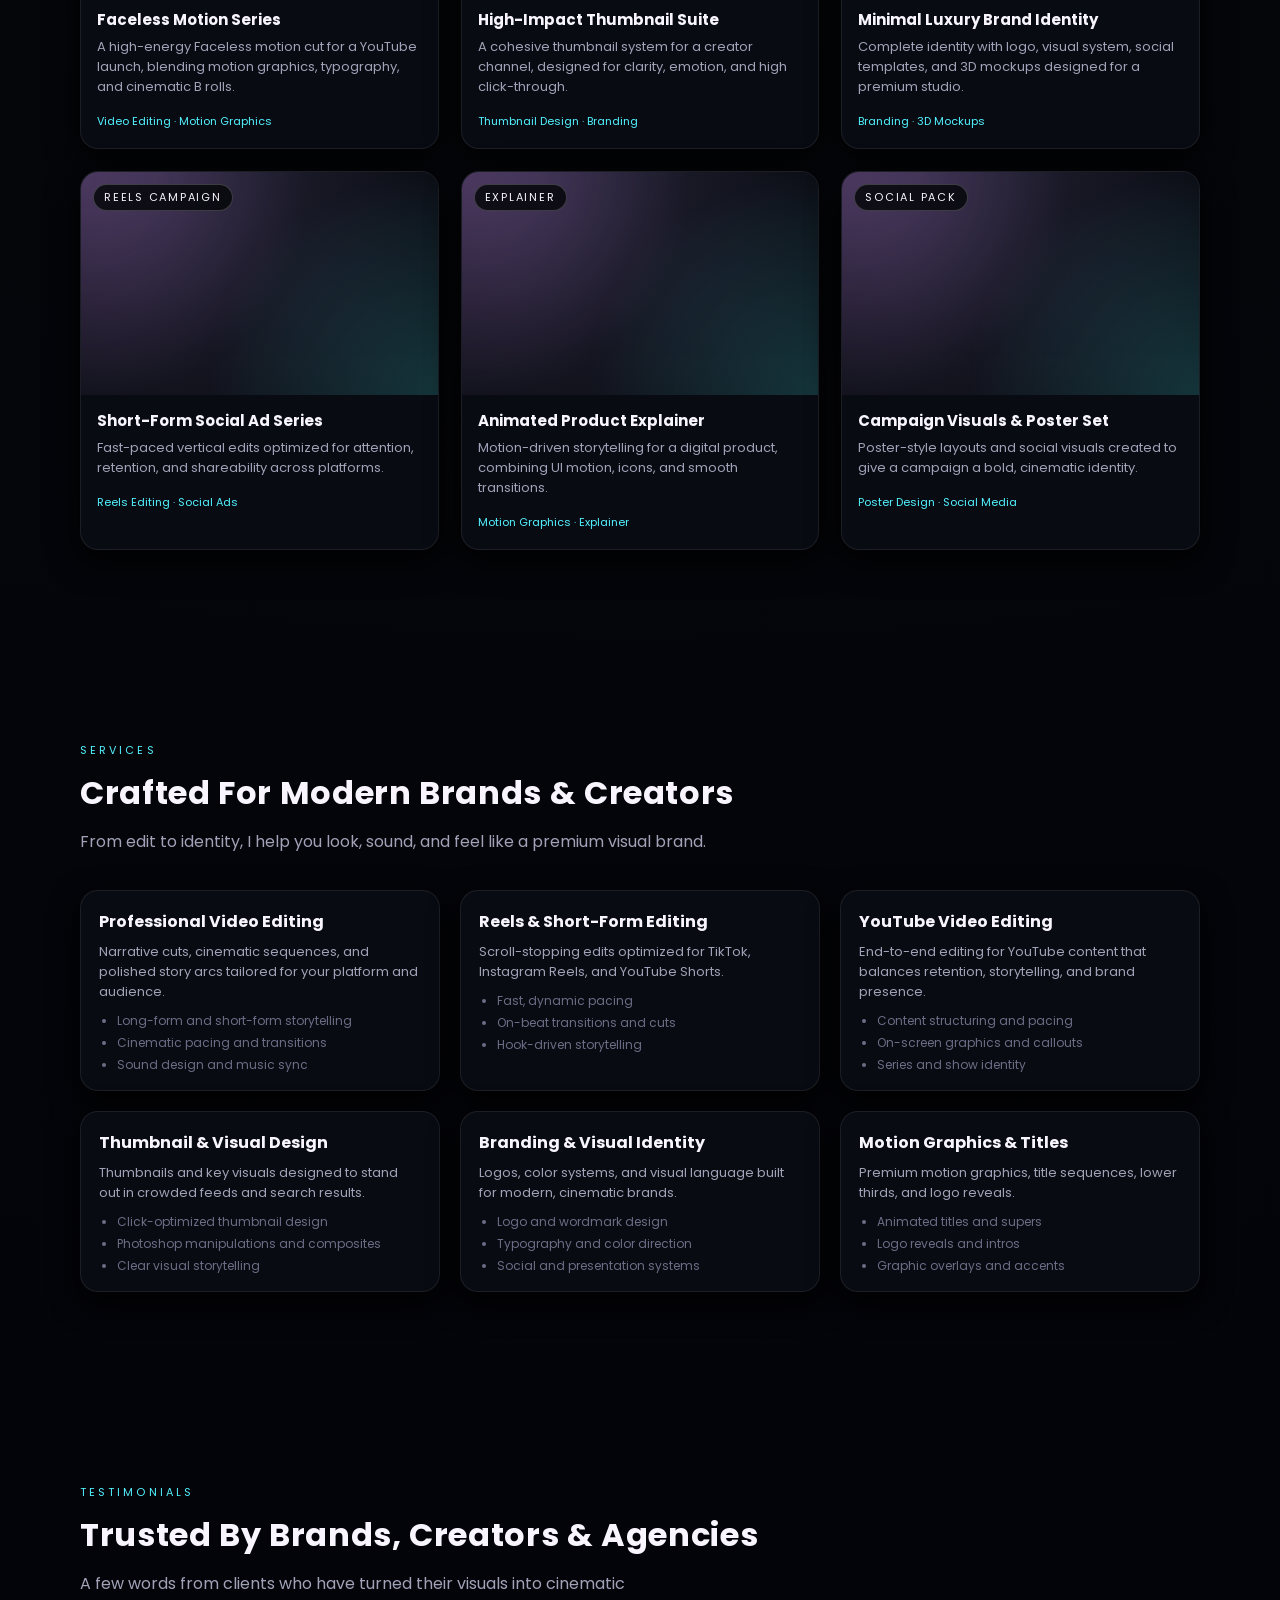
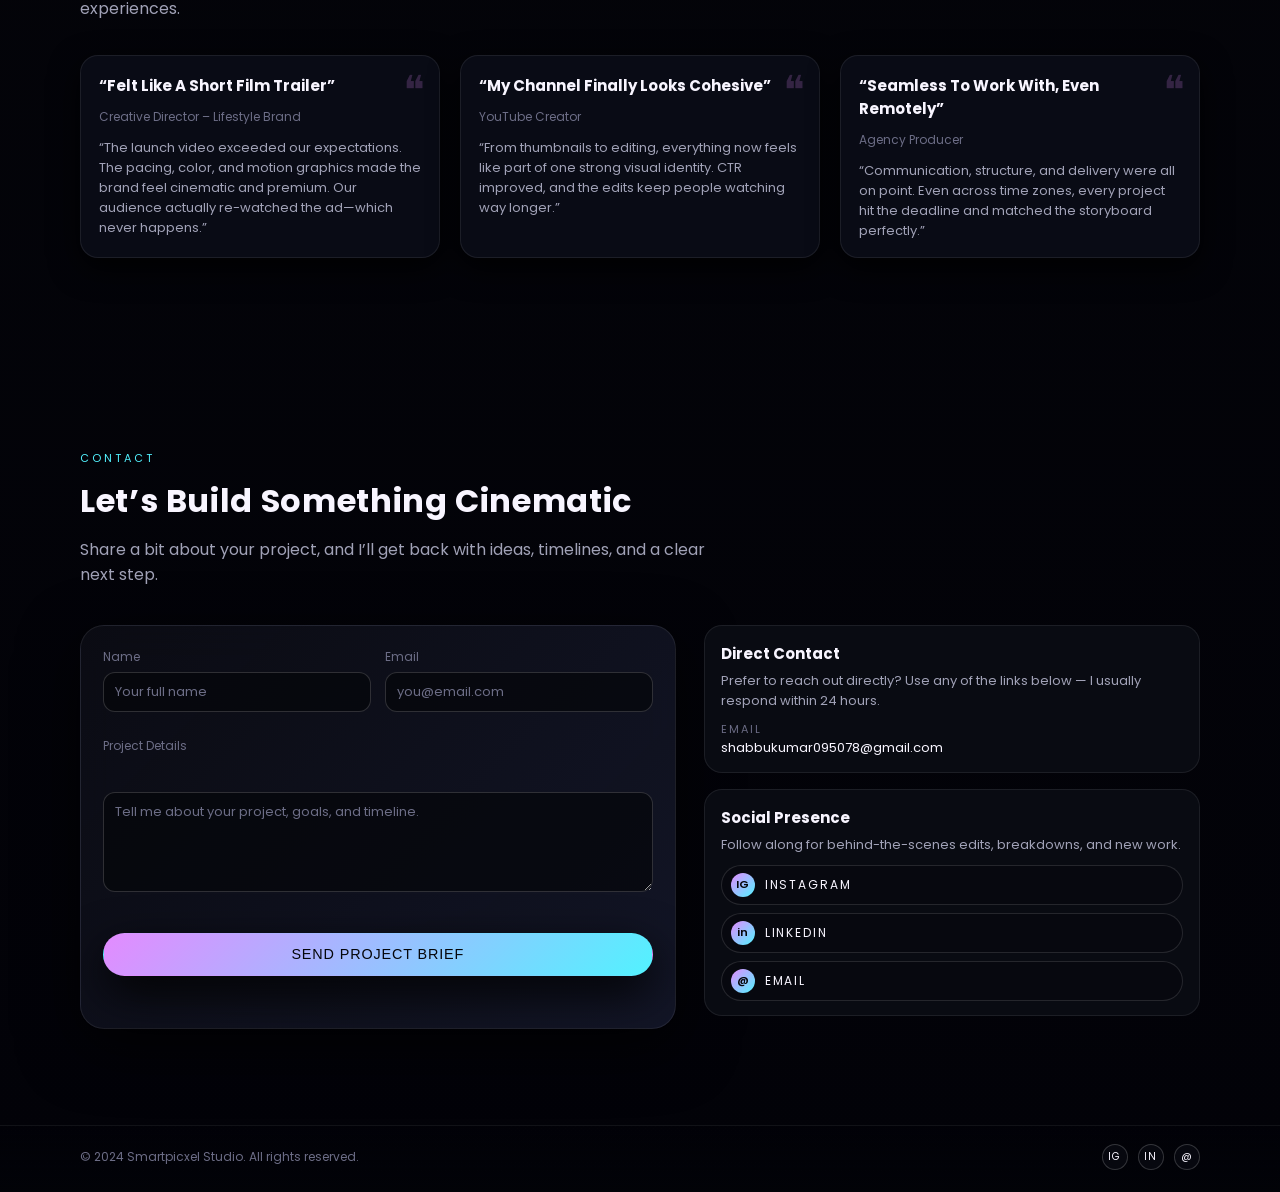
==== commit be661a69: "Update index.html" ====
--- a/index.html
+++ b/index.html
@@ -264,7 +264,7 @@
     </div>
 
     <div class="pg-card">
-      <img src="https://images.unsplash.com/photo-1511988617509-a57c8a288659?q=80&w=1600&auto=format&fit=crop">
+      <img src="cloth.jpeg">
 
       <div class="pg-content">
         <h2>Fashion</h2>
@@ -273,11 +273,11 @@
     </div>
 
     <div class="pg-card">
-      <img src="https://images.unsplash.com/photo-1506744038136-46273834b3fb?q=80&w=1600&auto=format&fit=crop">
+      <img src="watch2.jpeg">
 
       <div class="pg-content">
-        <h2>Travel</h2>
-        <p>Beautiful travel moments captured in cinematic storytelling style.</p>
+        <h2>Timeless Luxury Smartwatch</h2>
+        <p>Where premium design meets smart technology, crafted for those who value style and performance.</p>
       </div>
     </div>
 
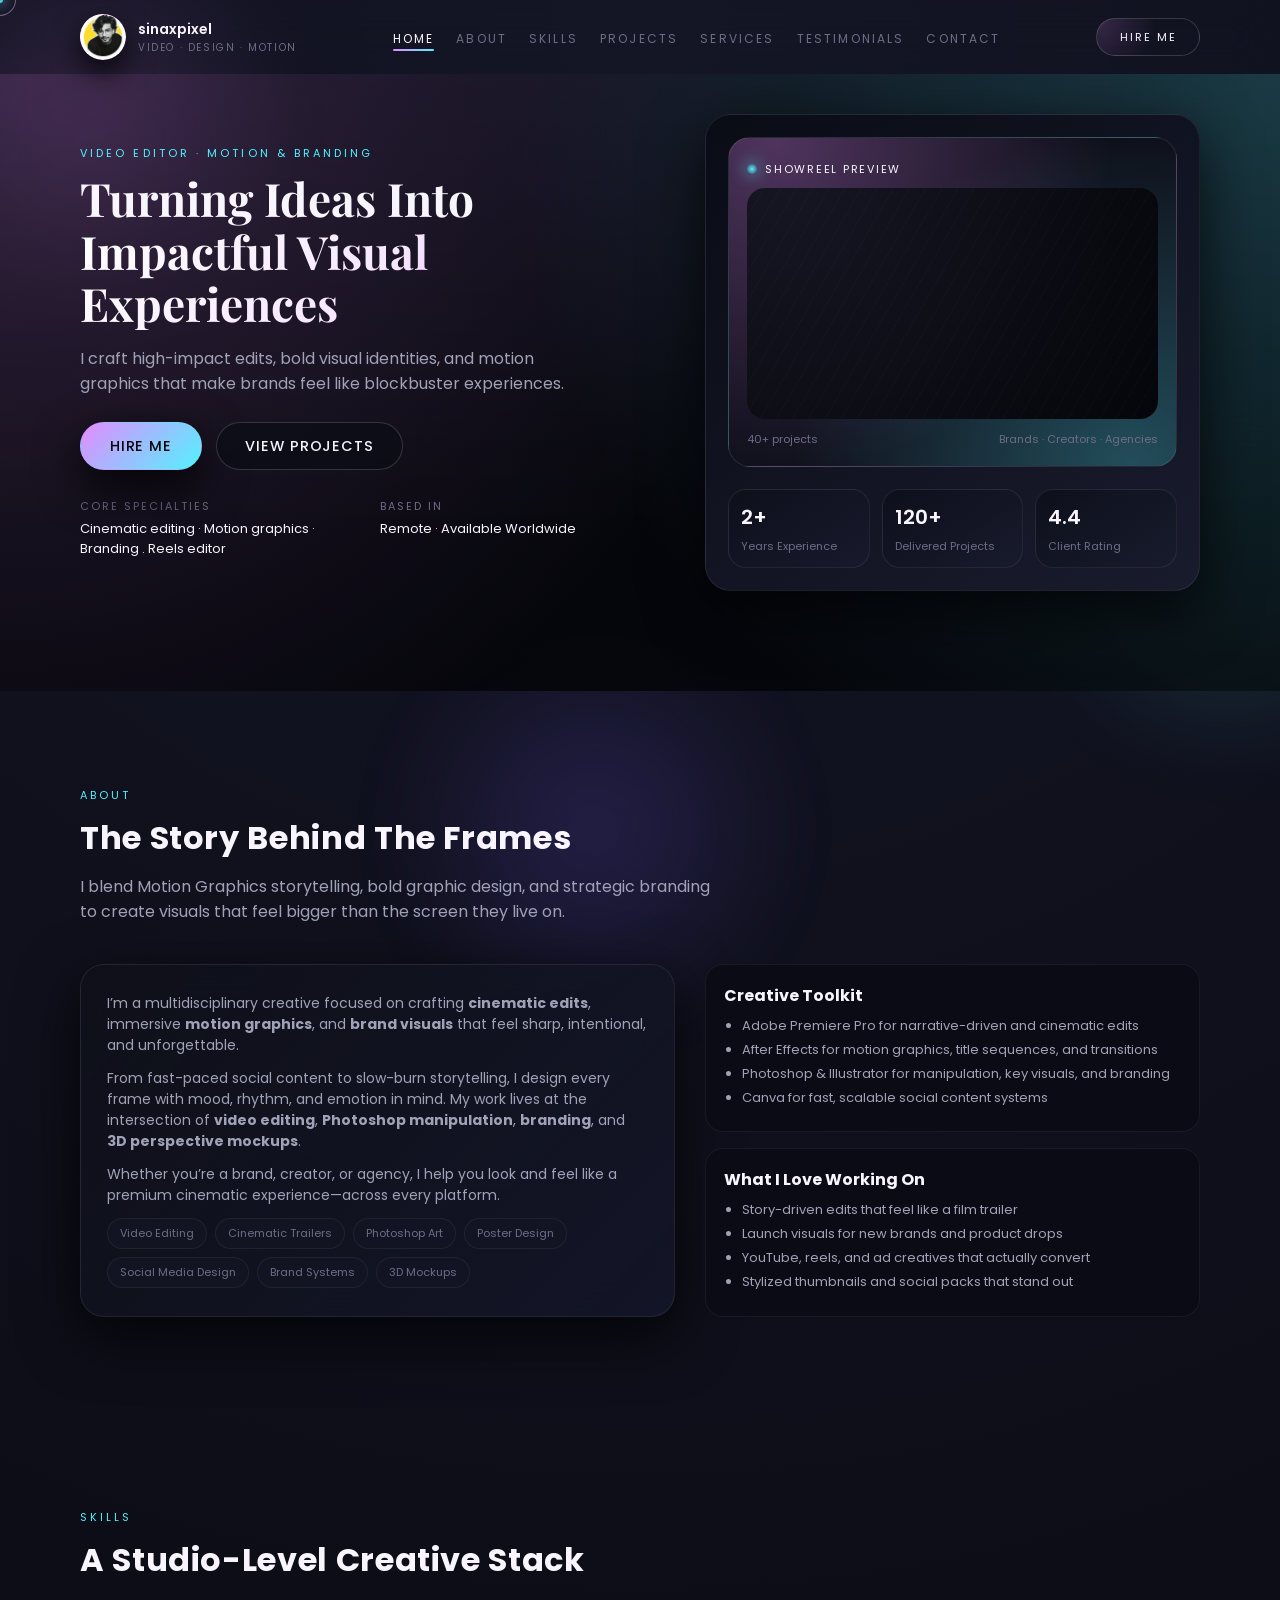
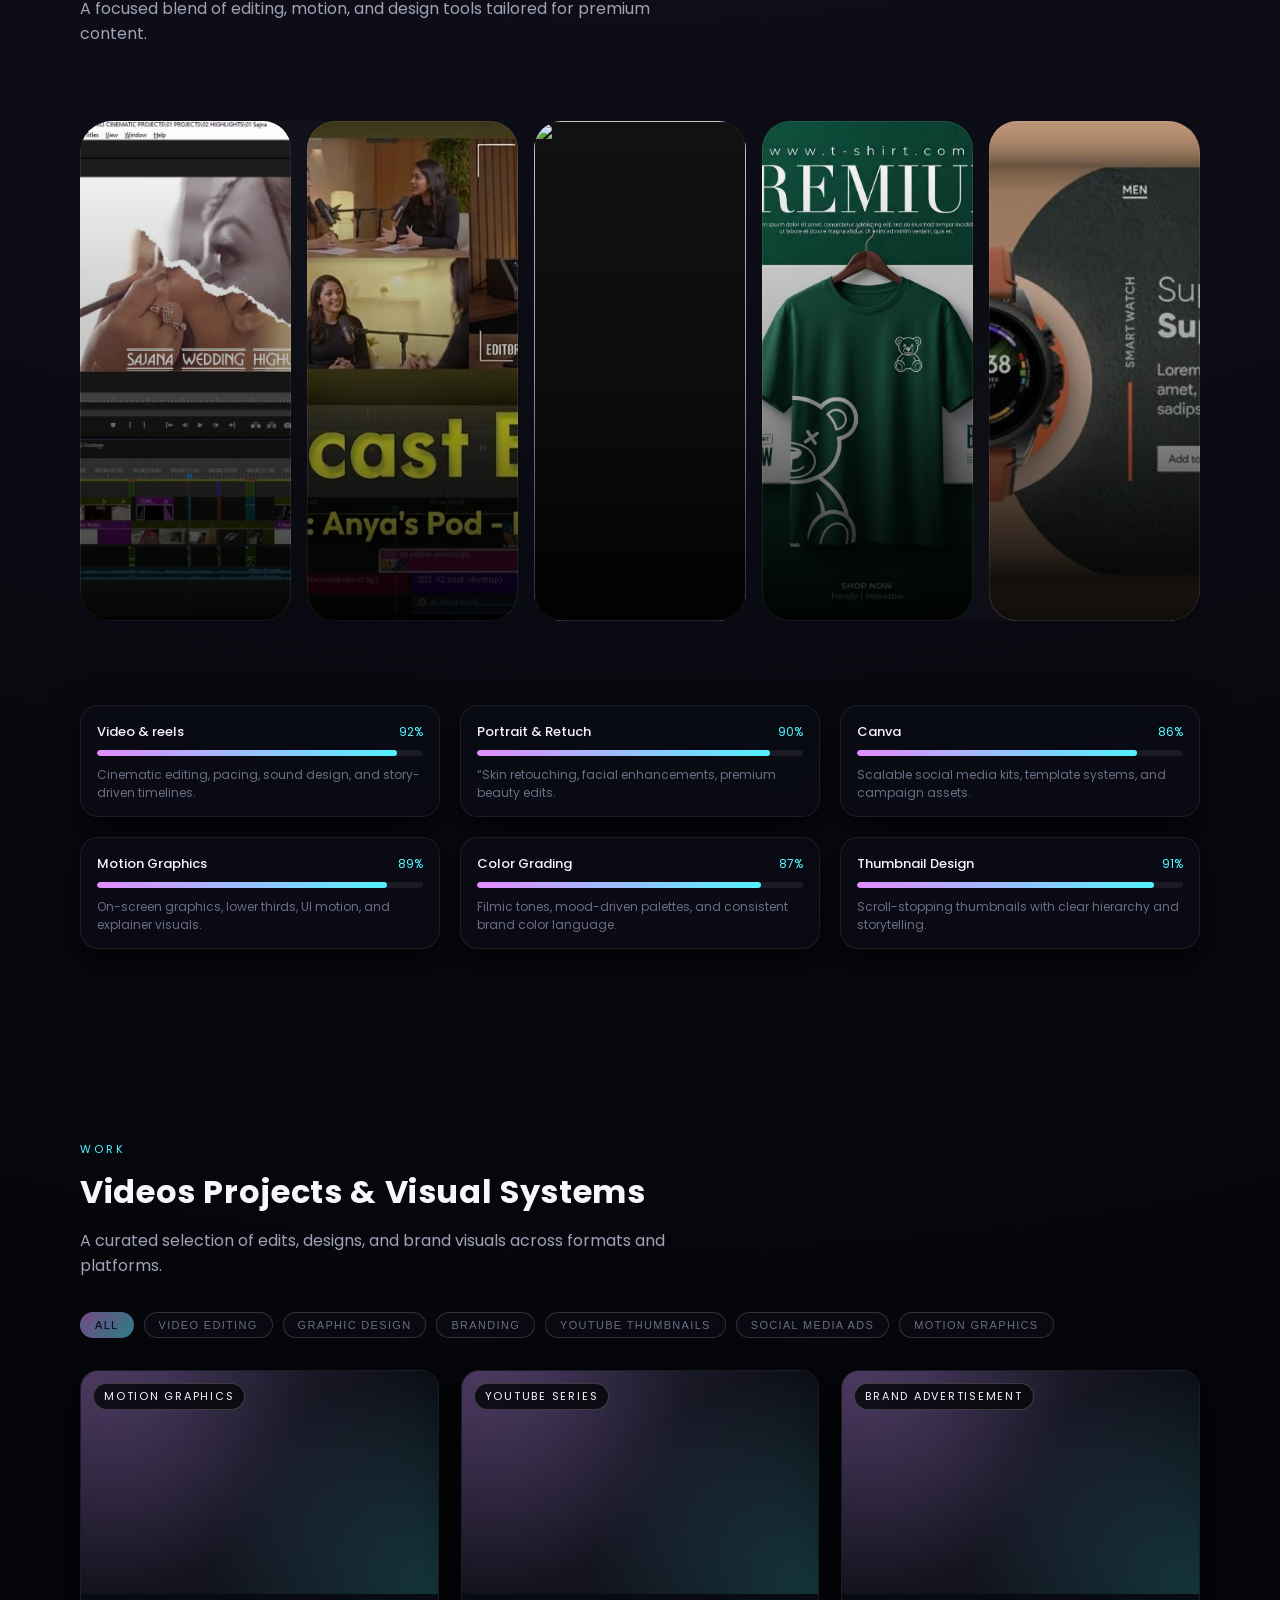
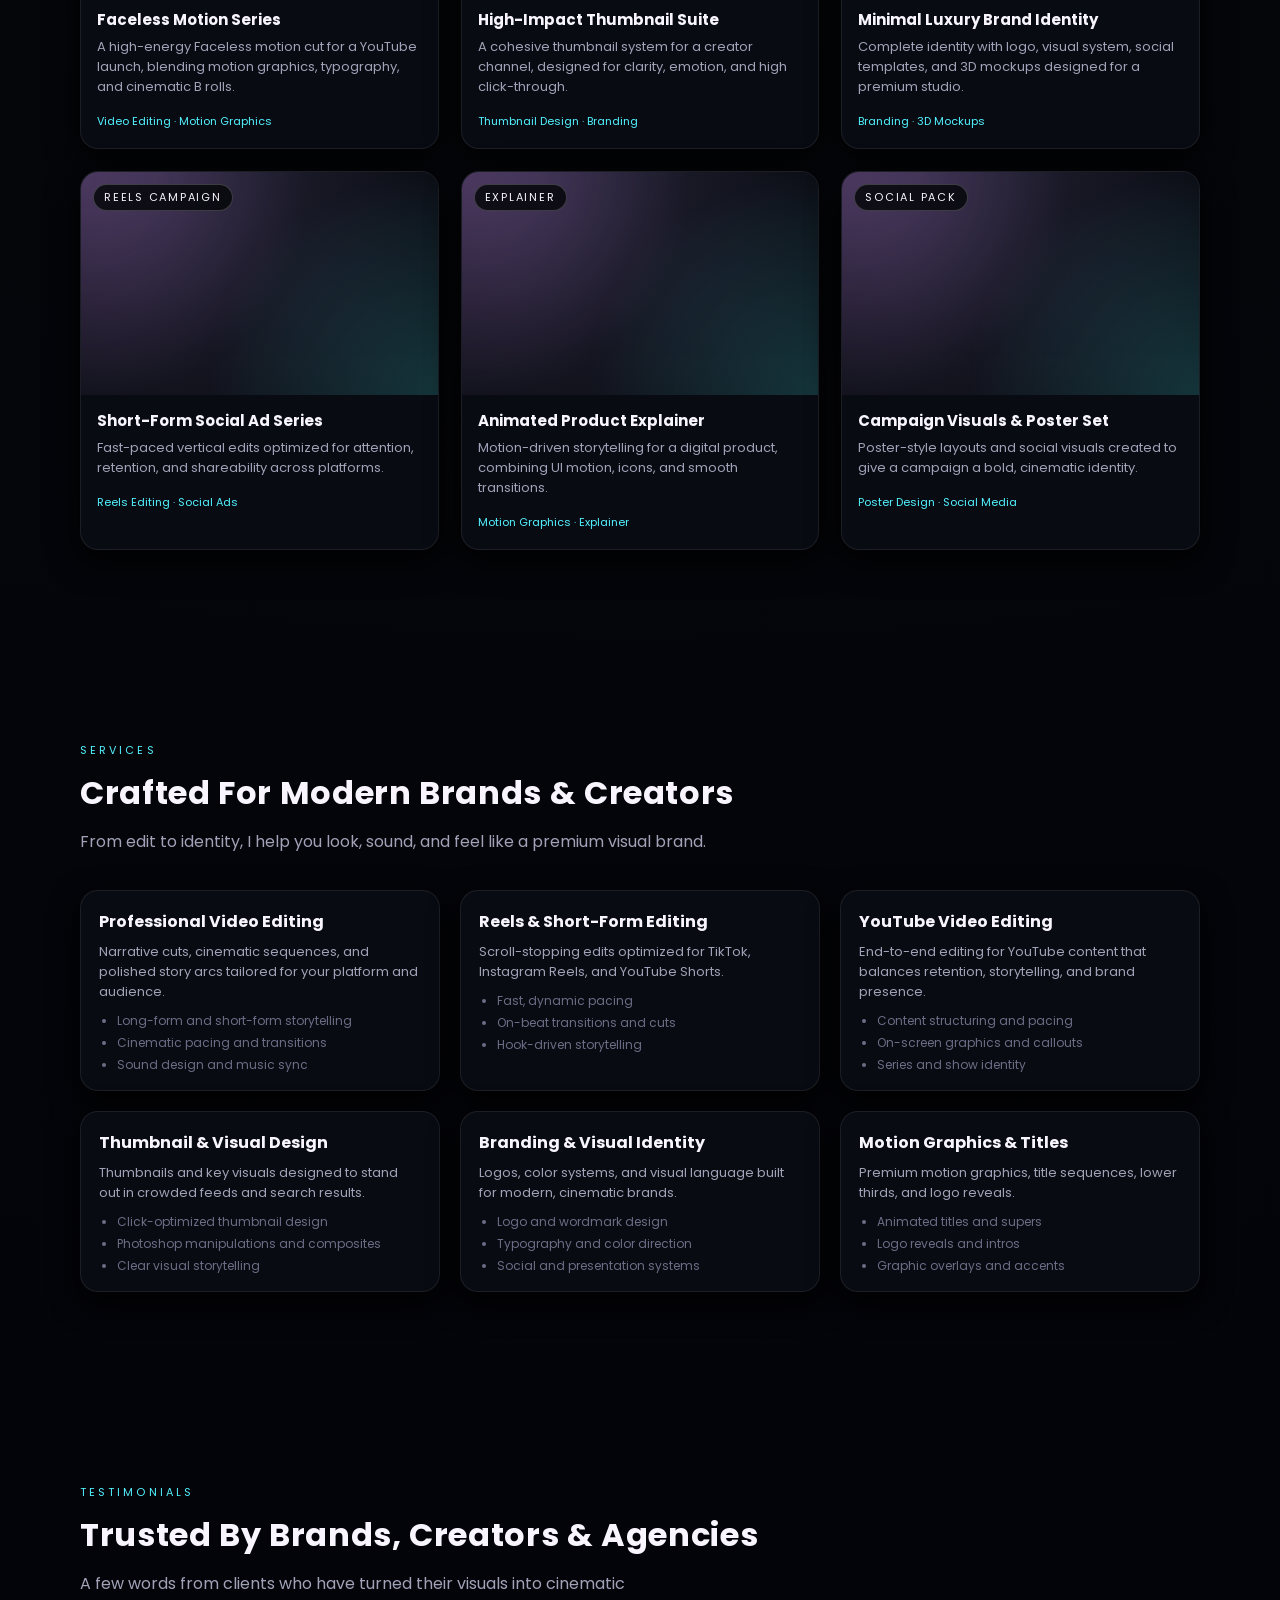
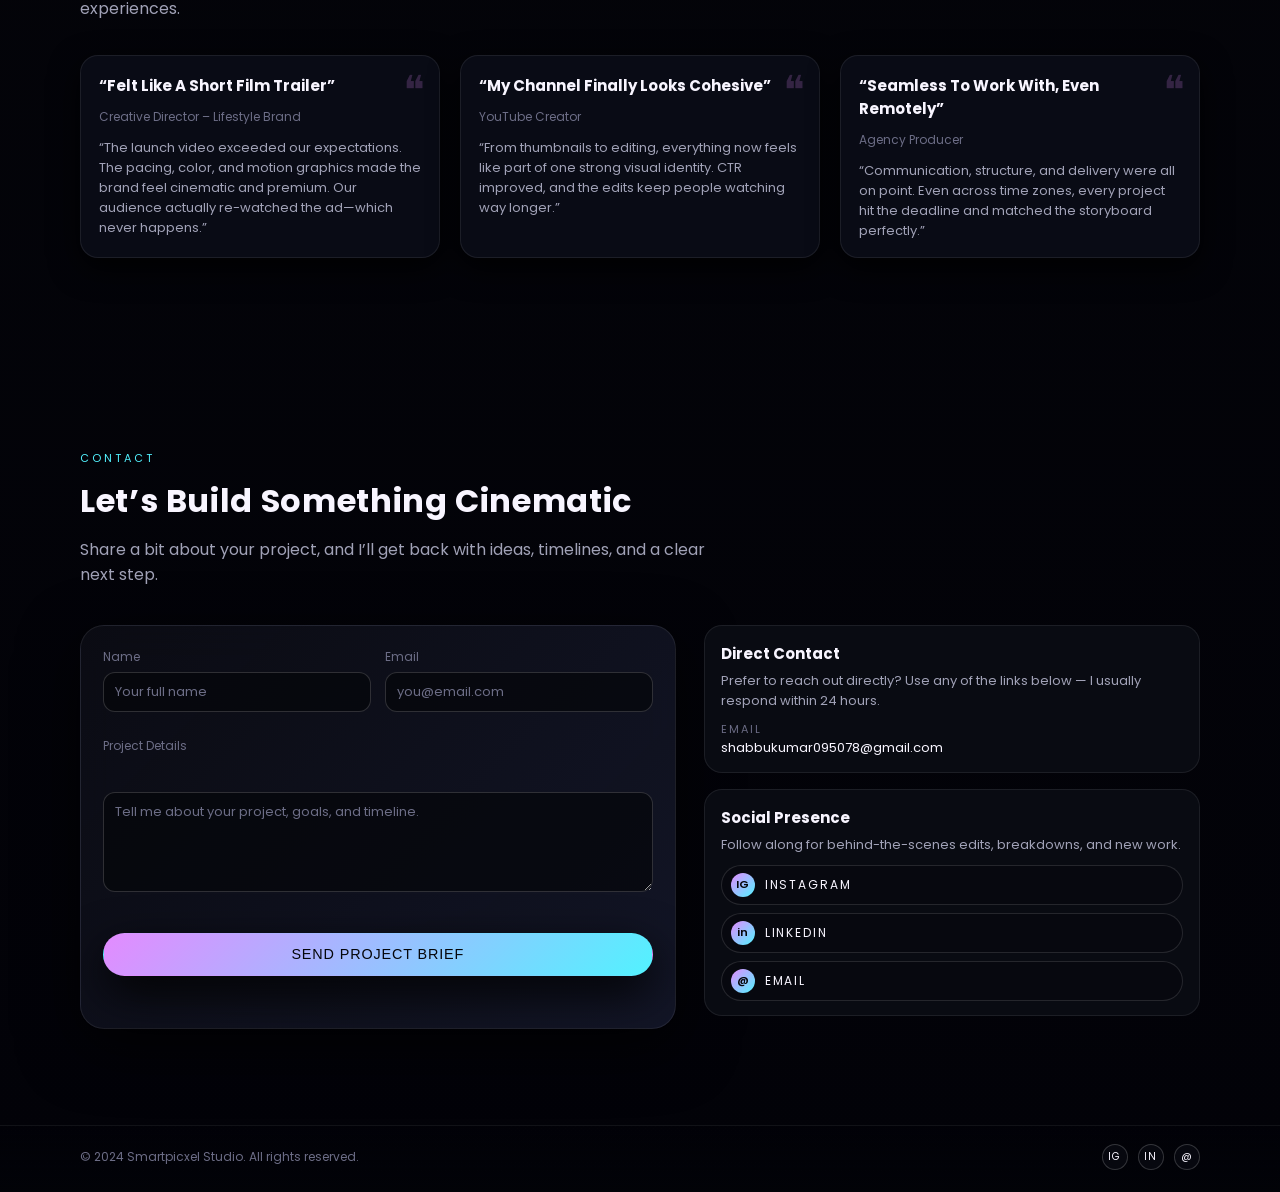
==== commit f511fde6: "Update index.html" ====
--- a/index.html
+++ b/index.html
@@ -3,7 +3,7 @@
   <head>
     <meta charset="utf-8" />
     <meta name="viewport" content="width=device-width, initial-scale=1" />
-    <title>saurixpixel – Portfolio</title>
+    <title>sinaxpixel – Portfolio</title>
     <meta
       name="description"
       content="Portfolio of a creative video editor, graphic designer, motion graphics artist, and branding designer crafting cinematic visual experiences."
@@ -50,7 +50,7 @@
              <img src="0.png" alt="profile" class="profile-pic">
           </div>
           <div class="brand-text">
-            <span class="brand-name">SAURIXPIXEL</span>
+            <span class="brand-name">SINAXPIXEL</span>
             <span class="brand-tagline">Video · Design · Motion</span>
           </div>
         </div>
